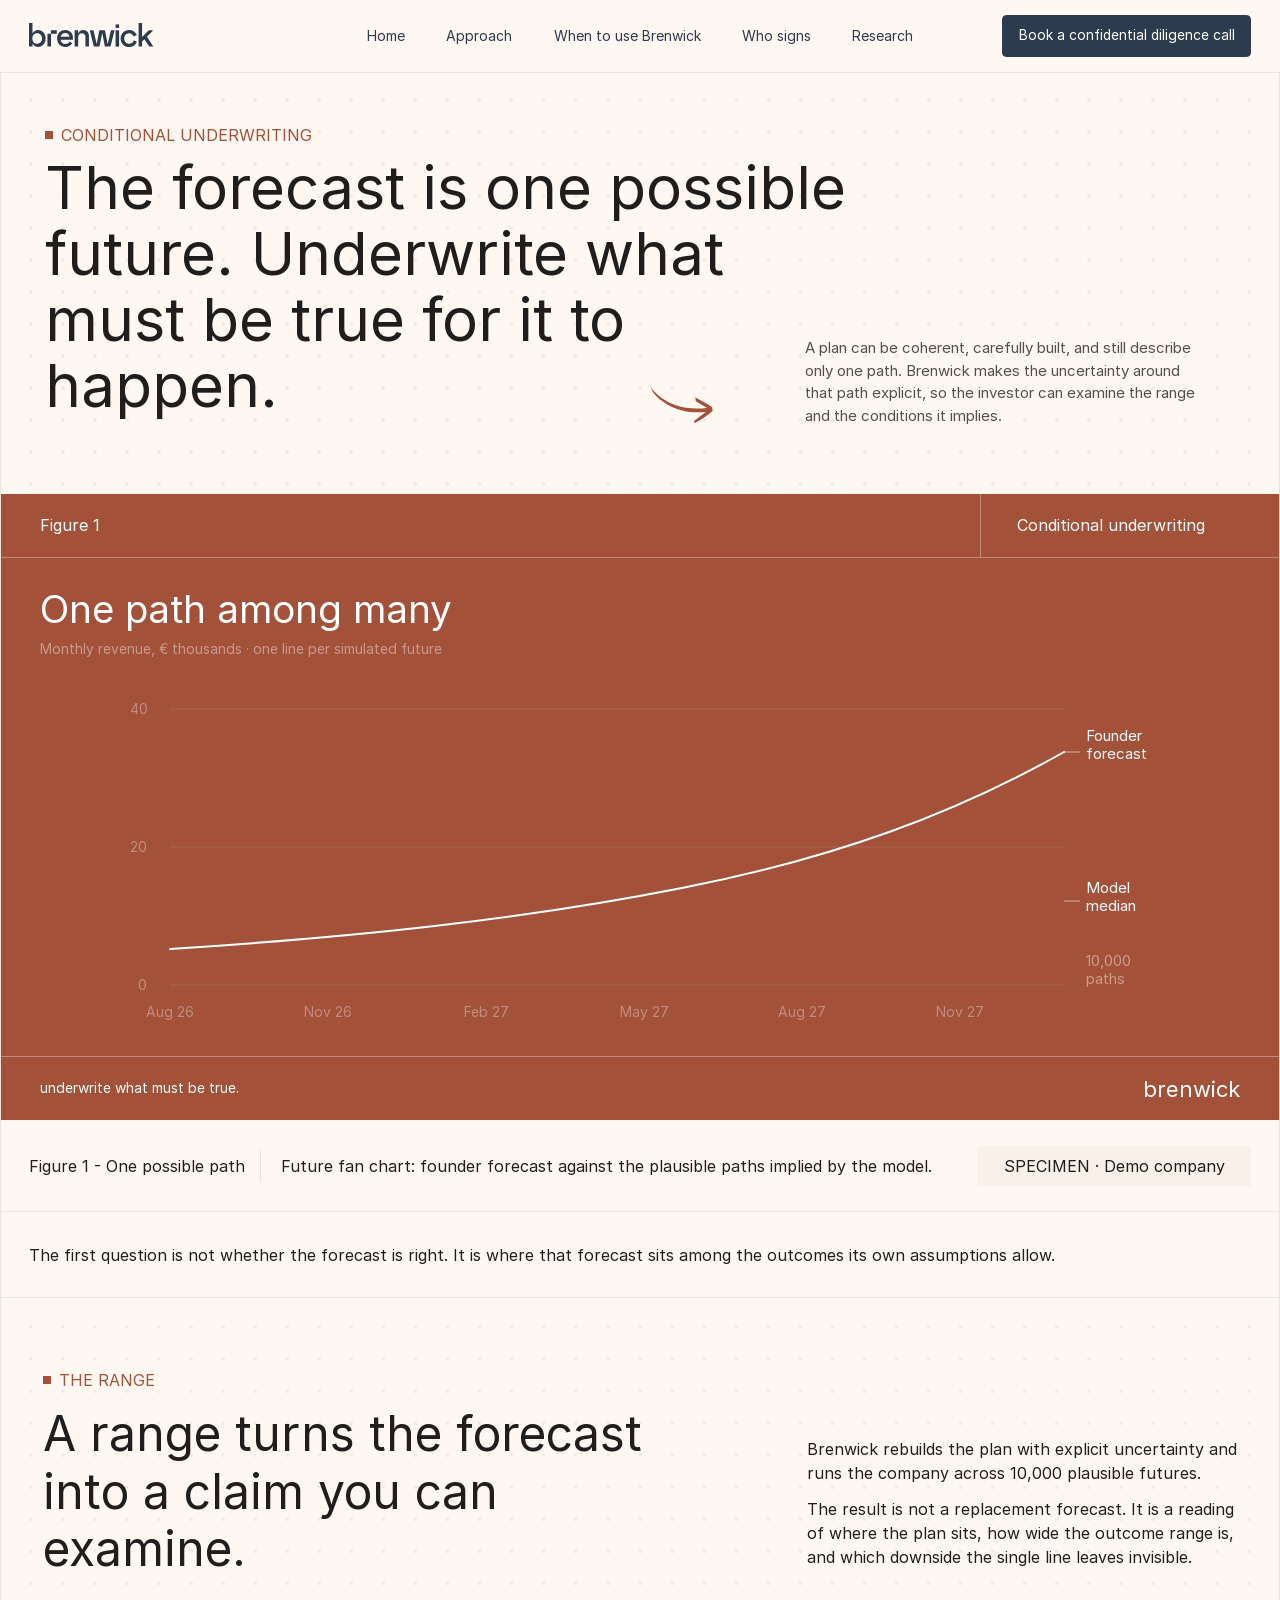
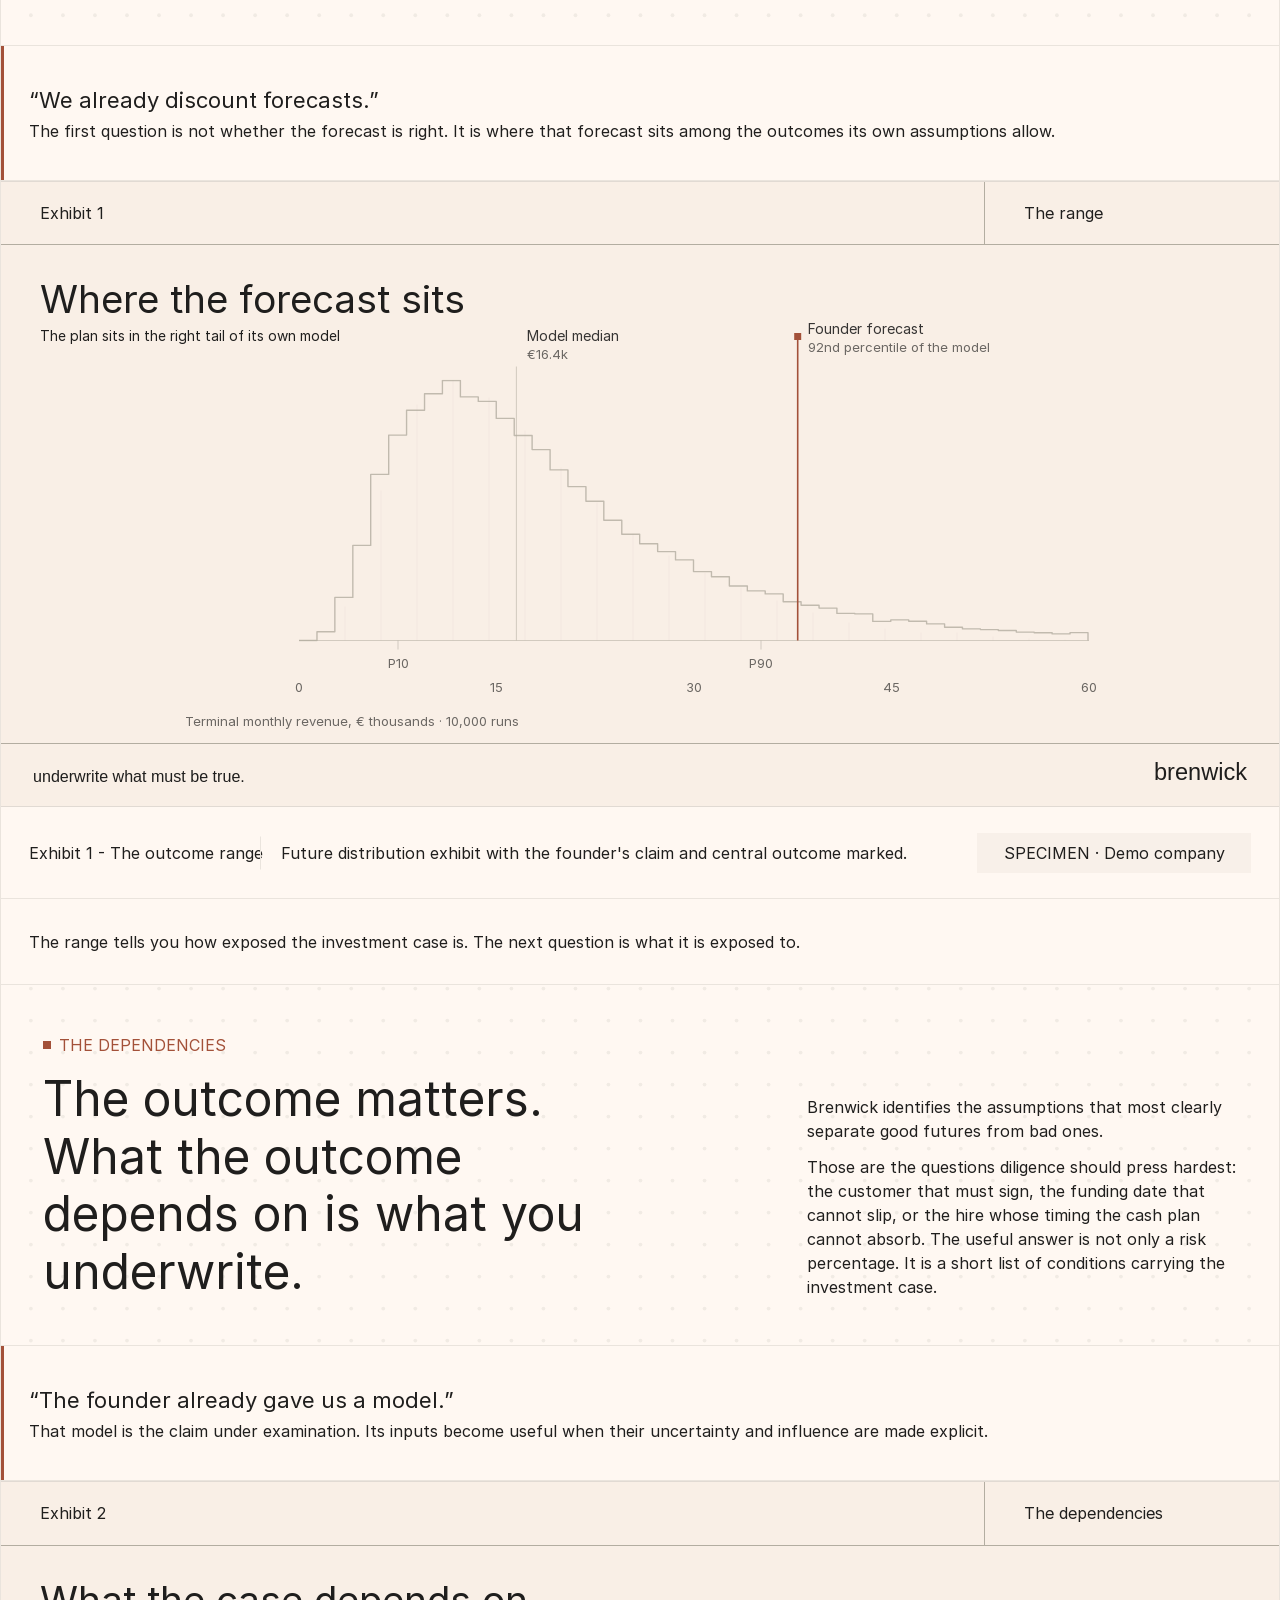
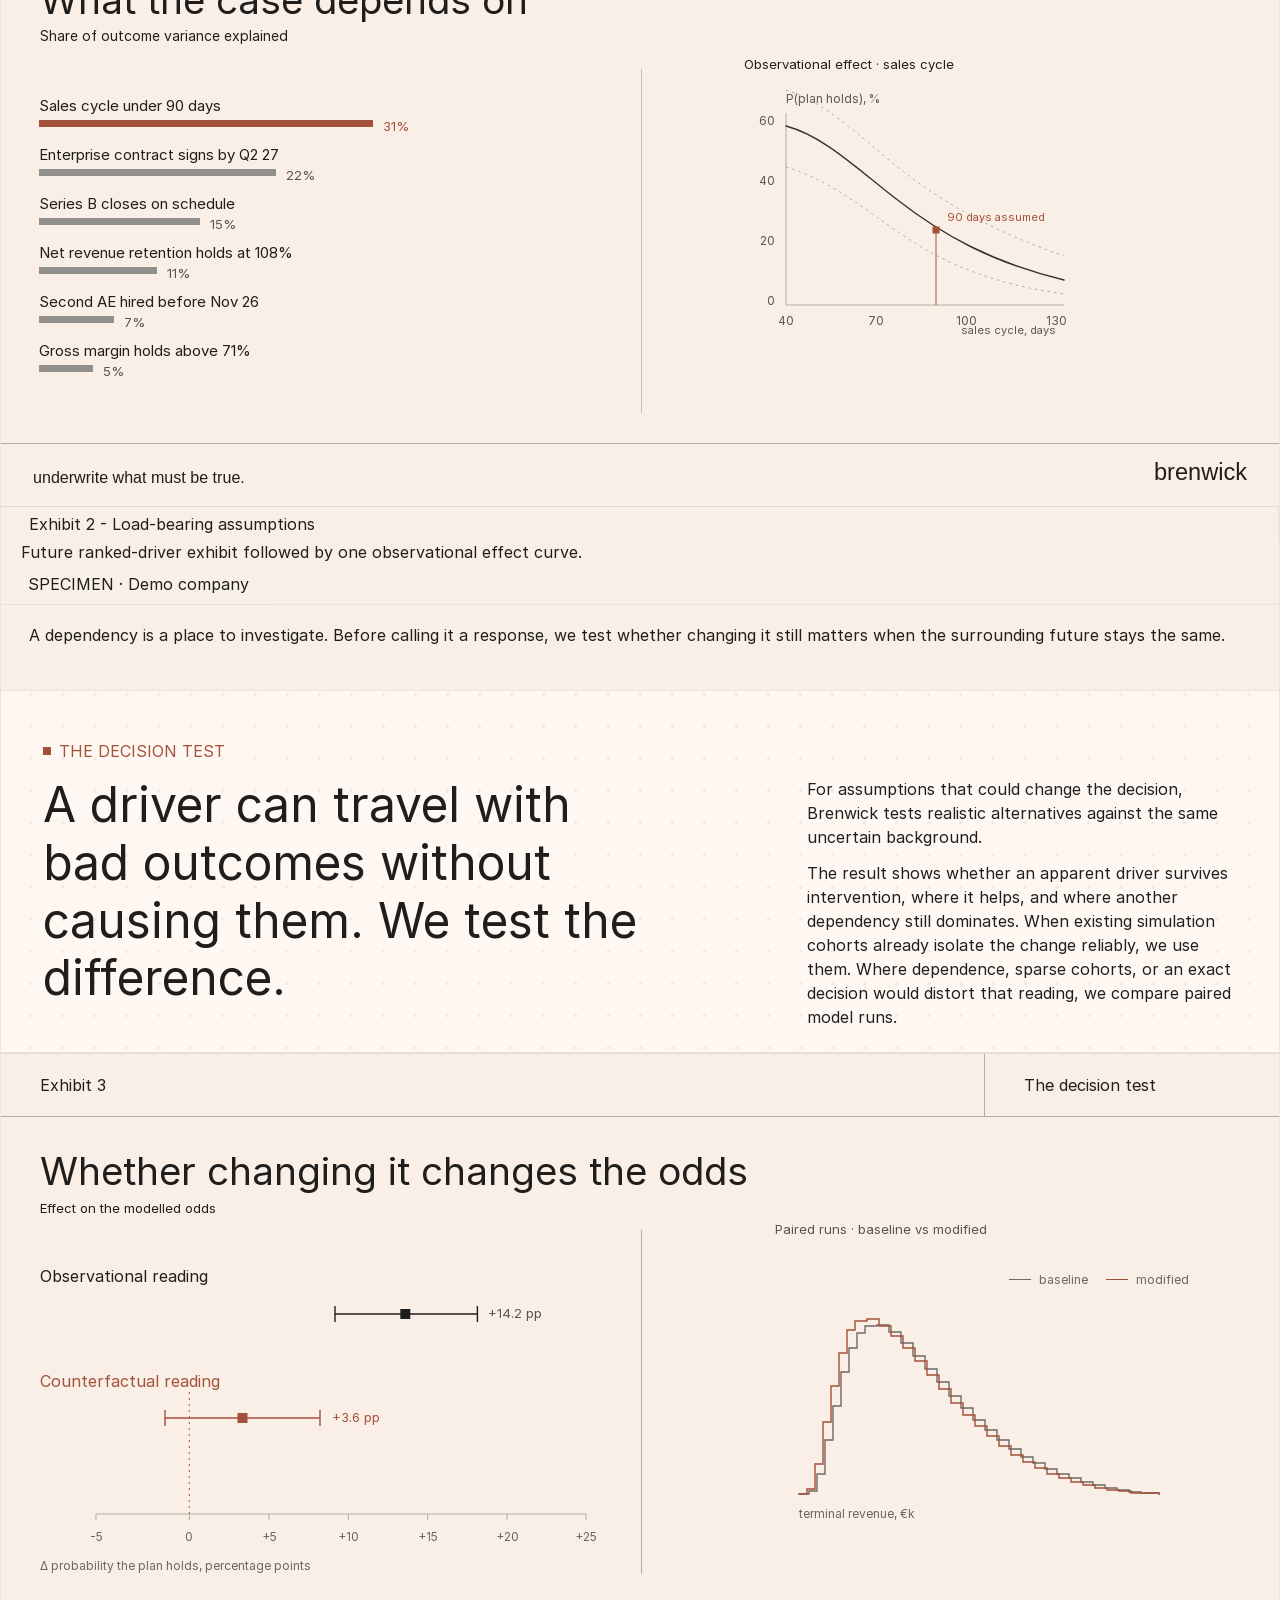
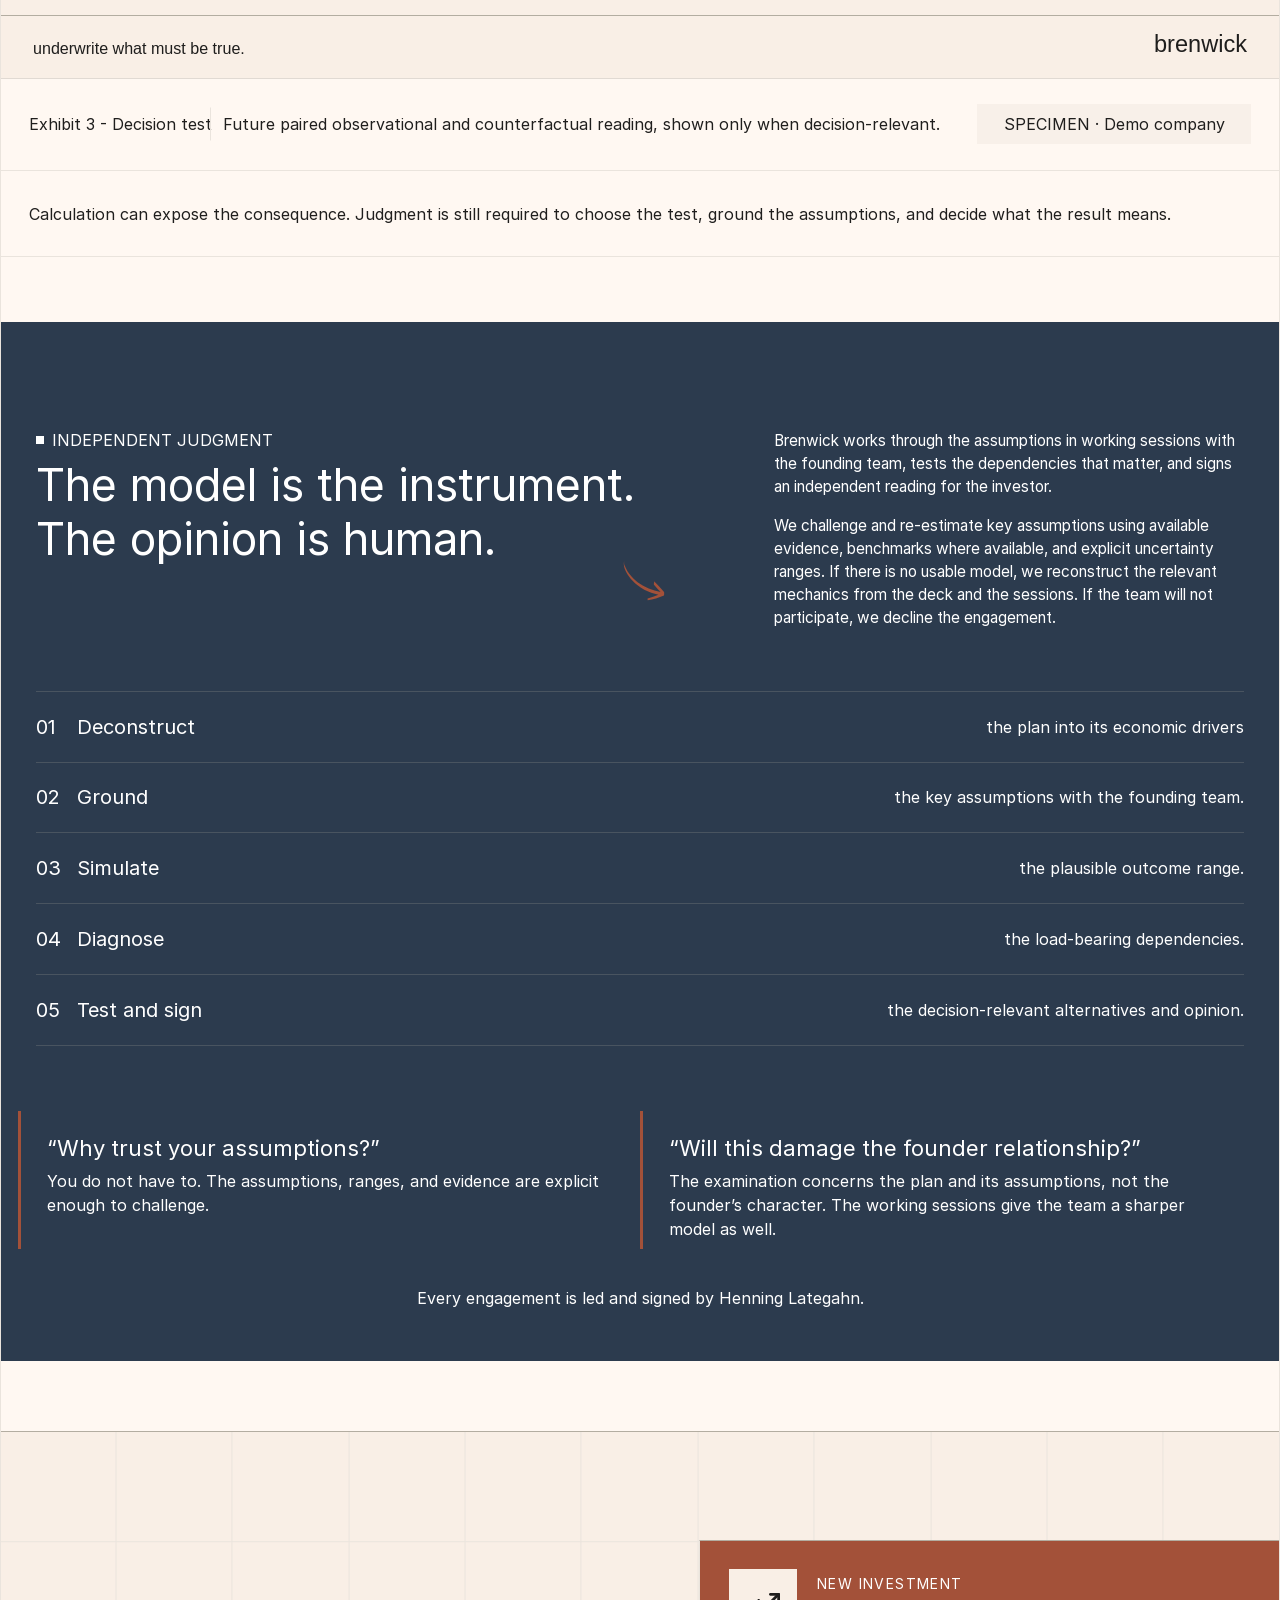
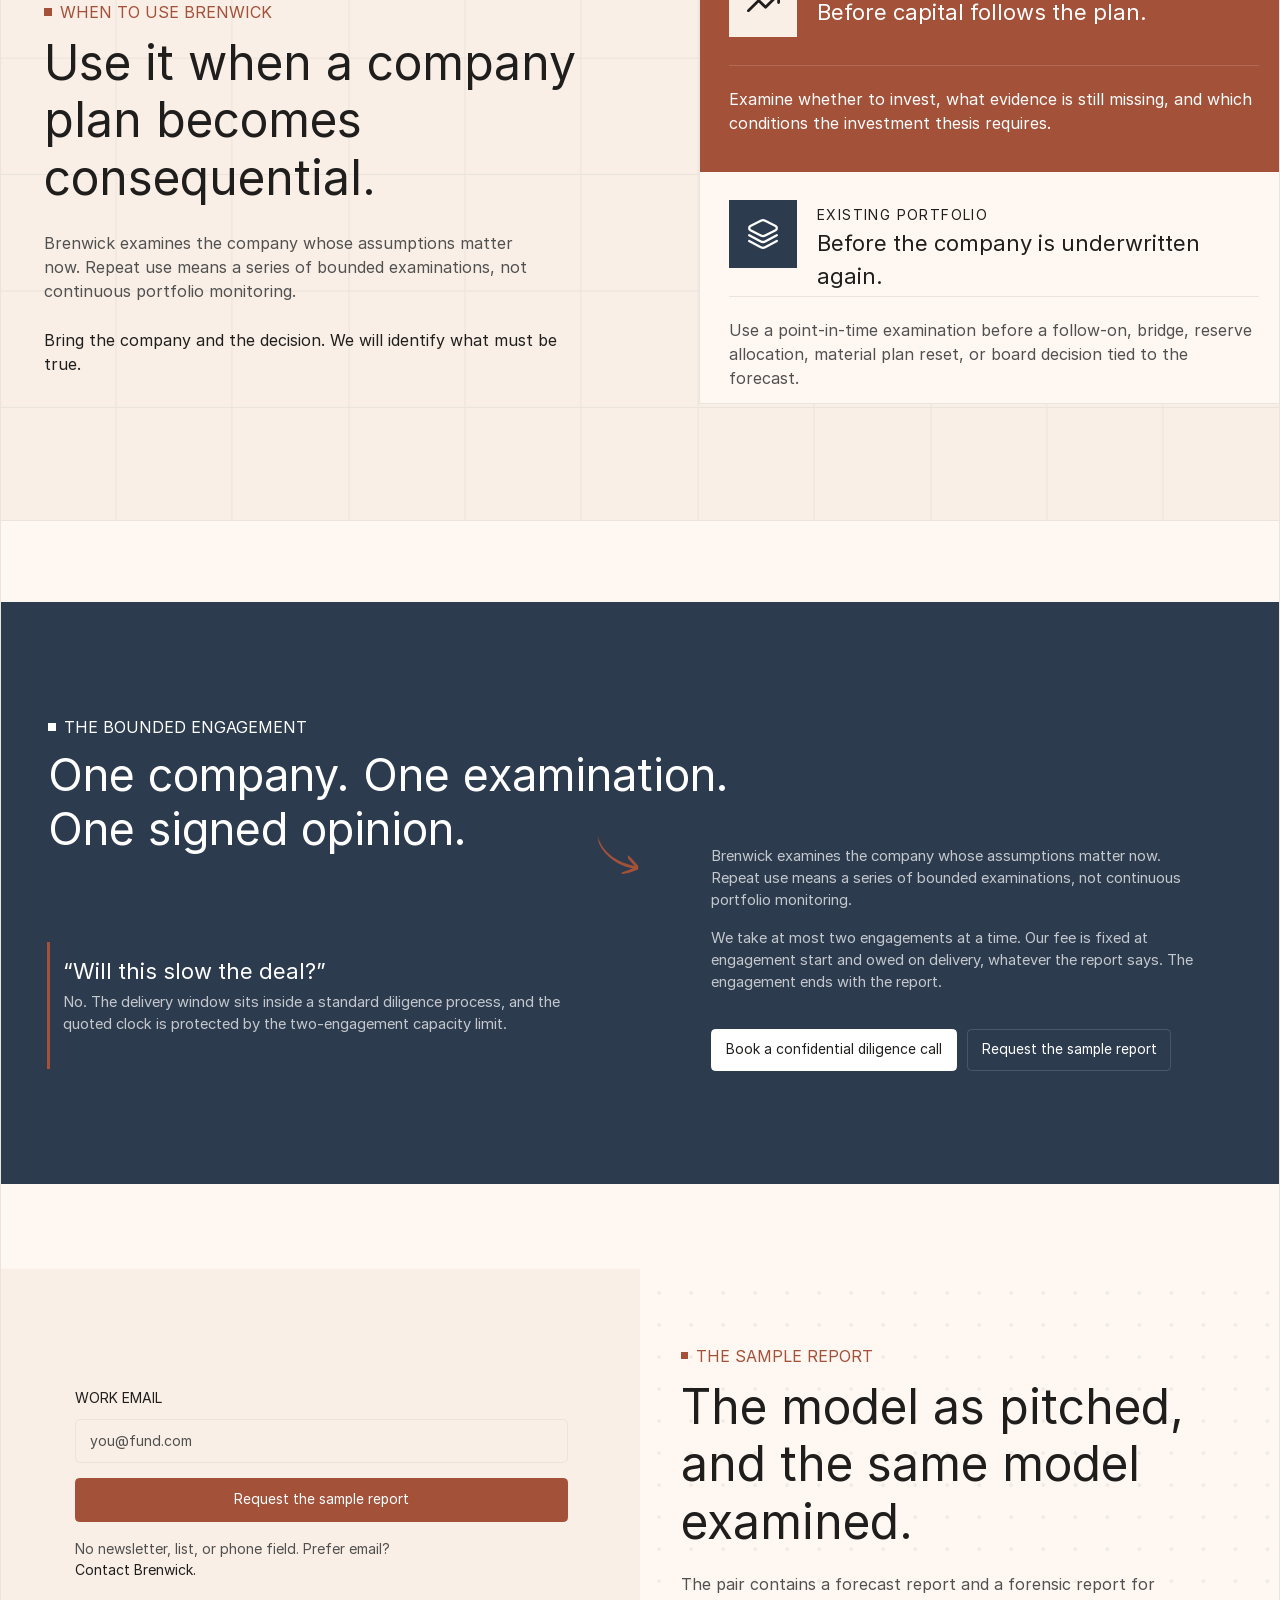
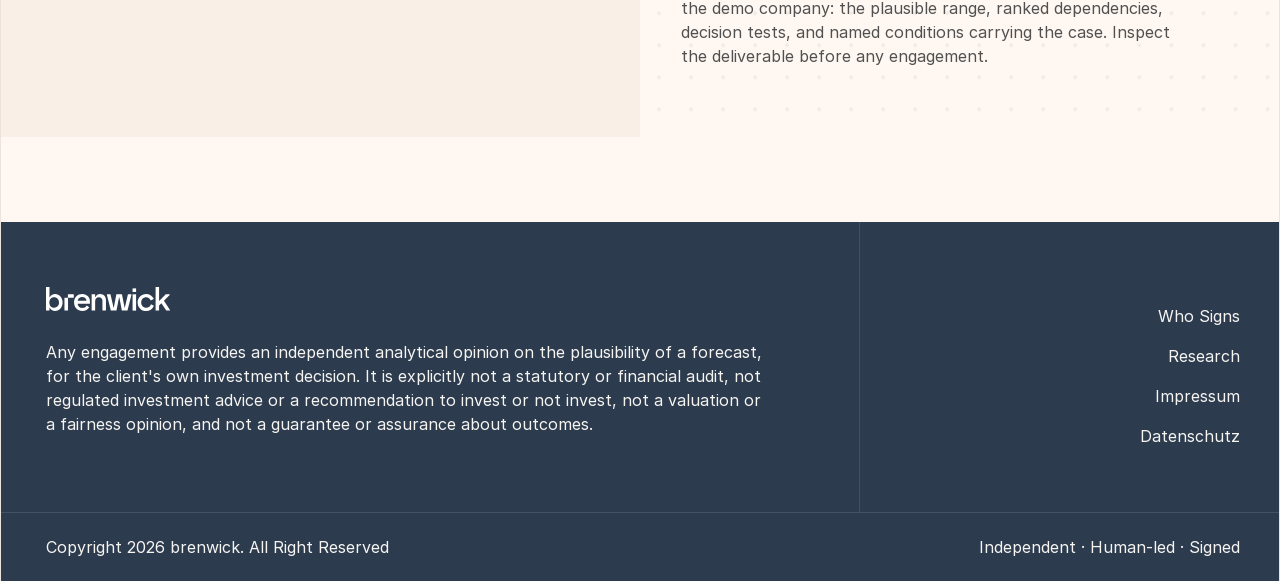
==== index.html @ f1bf11fb "first commit" ====
<!doctype html>
<html lang="en">

<head>
    <meta charset="UTF-8" />
    <meta name="viewport" content="width=device-width, initial-scale=1.0" />
    <meta name="description" content="Brenwick — confidential diligence and conditional underwriting." />
    <title>Brenwick</title>

    <link rel="stylesheet" href="css/style.css" />
</head>

<body>
    <header class="site-header">
        <div class="site-header__inner">
            <a class="site-header__logo" href="#home" aria-label="Brenwick home">
                <img src="assets/icons/brenwick-logo.svg" alt="Brenwick" width="124" height="25" />
            </a>

            <nav class="desktop-nav" aria-label="Primary navigation">
                <a class="desktop-nav__link" href="#home" aria-current="page">
                    Home
                </a>
                <a class="desktop-nav__link" href="article/">Approach</a>
                <a class="desktop-nav__link" href="#when-to-use-brenwick">
                    When to use Brenwick
                </a>
                <a class="desktop-nav__link" href="wh/">Who signs</a>
                <a class="desktop-nav__link" href="research/">Research</a>
            </nav>

            <a class="button button--header" href="#contact">
                Book a confidential diligence call
            </a>

            <button class="menu-toggle" type="button" aria-label="Open navigation menu" aria-controls="mobile-menu"
                aria-expanded="false">
                <span class="menu-toggle__line menu-toggle__line--top"></span>
                <span class="menu-toggle__line menu-toggle__line--bottom"></span>
            </button>
        </div>

        <div class="mobile-menu" id="mobile-menu" aria-hidden="true" inert>
            <div class="mobile-menu__pattern" aria-hidden="true"></div>

            <div class="mobile-menu__content">
                <nav class="mobile-nav" aria-label="Mobile navigation">
                    <a class="mobile-nav__link" href="#home" aria-current="page">
                        Home
                    </a>
                    <a class="mobile-nav__link" href="#approach">Approach</a>
                    <a class="mobile-nav__link" href="#when-to-use-brenwick">
                        When to use Brenwick
                    </a>
                    <a class="mobile-nav__link" href="#who-signs">Who signs</a>
                    <a class="mobile-nav__link" href="research/">Research</a>
                </nav>

                <a class="button button--mobile-menu" href="#contact">
                    Book a confidential diligence call
                </a>
            </div>
        </div>
    </header>

    <main id="home">
        <section class="hero" aria-labelledby="hero-title">
            <div class="hero__pattern" aria-hidden="true"></div>

            <div class="hero__content">
                <p class="hero__eyebrow">
                    <span class="hero__eyebrow-marker" aria-hidden="true"></span>
                    Conditional underwriting
                </p>

                <h1 class="hero__title" id="hero-title">
                    The forecast is<br class="mobile-line-break" />
                    one possible<br />
                    future.<br class="mobile-line-break" />
                    Underwrite what<br />
                    must be true for<br class="mobile-line-break" />
                    it to<br class="desktop-line-break" />
                    happen.
                </h1>

                <img class="hero__arrow" src="assets/icons/hero-arrow.svg" alt="" width="65" height="64"
                    aria-hidden="true" />

                <p class="hero__description">
                    A plan can be coherent, carefully built, and<br class="mobile-line-break" />
                    still describe<br class="desktop-line-break" />
                    only one path. Brenwick makes<br class="mobile-line-break" />
                    the uncertainty around<br class="desktop-line-break" />
                    that path explicit, so<br class="mobile-line-break" />
                    the investor can examine the range<br class="desktop-line-break" />
                    and the<br class="mobile-line-break" />
                    conditions it implies.
                </p>
            </div>
        </section>

        <section class="forecast-figure" id="approach" aria-labelledby="forecast-figure-title">
            <header class="forecast-figure__header">
                <p>Figure 1</p>
                <p>Conditional underwriting</p>
            </header>

            <div class="forecast-figure__body">
                <div class="forecast-figure__intro">
                    <h2 id="forecast-figure-title">
                        One path among many
                    </h2>
                    <p>
                        Monthly revenue, € thousands · one line per
                        simulated future
                    </p>
                </div>

                <div class="forecast-figure__legend" aria-hidden="true">
                    <span class="forecast-figure__legend-item">
                        <span class="forecast-figure__legend-line forecast-figure__legend-line--founder"></span>
                        Founder forecast
                    </span>
                    <span class="forecast-figure__legend-item text-color">
                        <span class="forecast-figure__legend-line forecast-figure__legend-line--median"></span>
                        Model median
                    </span>
                </div>

                <div class="forecast-figure__chart forecast-figure__chart--desktop">
                    <svg viewBox="0 0 1120 334" role="img"
                        aria-labelledby="desktop-chart-title desktop-chart-description">
                        <title id="desktop-chart-title">
                            Monthly revenue forecast paths
                        </title>
                        <desc id="desktop-chart-description">
                            Founder forecast compared with the median of
                            ten thousand simulated revenue paths from
                            August 2026 to November 2027.
                        </desc>

                        <g class="forecast-chart__grid">
                            <line x1="40" y1="2" x2="934" y2="2" />
                            <line x1="40" y1="140" x2="934" y2="140" />
                            <line x1="40" y1="278" x2="934" y2="278" />
                        </g>

                        <g class="forecast-chart__paths">
                            <path d="M40 242 C190 230 330 222 470 205 S760 168 934 135" />
                            <path d="M40 242 C190 235 330 229 470 220 S760 205 934 194" />
                            <path d="M40 242 C190 232 330 224 470 214 S760 190 934 170" />
                            <path d="M40 242 C190 238 330 232 470 225 S760 215 934 210" />
                            <path d="M40 242 C190 234 330 221 470 210 S760 186 934 160" />
                            <path d="M40 242 C190 239 330 234 470 229 S760 218 934 203" />
                            <path d="M40 242 C190 231 330 223 470 217 S760 198 934 181" />
                            <path d="M40 242 C190 236 330 228 470 219 S760 203 934 188" />
                            <path d="M40 242 C190 237 330 231 470 226 S760 212 934 198" />
                            <path d="M40 242 C190 233 330 224 470 211 S760 183 934 153" />
                        </g>

                        <path class="forecast-chart__median" d="M40 242 C220 235 380 224 530 211 S790 184 934 169" />
                        <path class="forecast-chart__founder"
                            d="M40 242 C225 230 390 213 552 181 C705 151 824 107 934 45" />

                        <g class="forecast-chart__ticks">
                            <text x="0" y="7">40</text>
                            <text x="0" y="145">20</text>
                            <text x="8" y="283">0</text>

                            <text x="40" y="310" text-anchor="middle">
                                Aug 26
                            </text>
                            <text x="198" y="310" text-anchor="middle">
                                Nov 26
                            </text>
                            <text x="356" y="310" text-anchor="middle">
                                Feb 27
                            </text>
                            <text x="514" y="310" text-anchor="middle">
                                May 27
                            </text>
                            <text x="672" y="310" text-anchor="middle">
                                Aug 27
                            </text>
                            <text x="830" y="310" text-anchor="middle">
                                Nov 27
                            </text>
                        </g>

                        <g class="forecast-chart__annotations">
                            <line x1="934" y1="45" x2="950" y2="45" />
                            <text x="956" y="34">Founder</text>
                            <text x="956" y="52">forecast</text>

                            <line x1="934" y1="194" x2="950" y2="194" />
                            <text x="956" y="186">Model</text>
                            <text x="956" y="204">median</text>

                            <text x="956" y="259">10,000</text>
                            <text x="956" y="277">paths</text>
                        </g>
                    </svg>
                </div>

                <div class="forecast-figure__chart forecast-figure__chart--mobile">
                    <svg viewBox="0 0 282 214" role="img" aria-labelledby="mobile-chart-title mobile-chart-description">
                        <title id="mobile-chart-title">
                            Monthly revenue forecast paths
                        </title>
                        <desc id="mobile-chart-description">
                            Founder forecast compared with simulated
                            revenue paths from August 2026 to January 2028.
                        </desc>

                        <g class="forecast-chart__grid" transform="scale(1 1.1)">
                            <line x1="22" y1="3" x2="281" y2="3" />
                            <line x1="22" y1="83" x2="281" y2="83" />
                            <line x1="22" y1="163" x2="281" y2="163" />
                        </g>

                        <image href="assets/images/forecast-paths-mobile.svg" x="22" y="31" width="260" height="139"
                            preserveAspectRatio="xMidYMid meet" aria-hidden="true" />

                        <g class="forecast-chart__ticks">
                            <text x="0" y="7">40</text>
                            <text x="0" y="95">20</text>
                            <text x="7" y="183">0</text>

                            <text x="22" y="202" text-anchor="middle">
                                Aug 26
                            </text>
                            <text x="108" y="202" text-anchor="middle">
                                Feb 27
                            </text>
                            <text x="195" y="202" text-anchor="middle">
                                Aug 27
                            </text>
                            <text x="281" y="202" text-anchor="end">
                                Jan 28
                            </text>
                        </g>
                    </svg>
                </div>
            </div>

            <footer class="forecast-figure__footer">
                <p>underwrite what must be true.</p>
                <p class="forecast-figure__brand">brenwick</p>
            </footer>
        </section>

        <section class="range-section" aria-labelledby="range-section-title">
            <header class="range-section__header">
                <p class="range-section__figure-label">
                    Figure 1 - One possible path
                </p>

                <p class="range-section__figure-description">
                    Future fan chart: founder forecast against the plausible paths implied by the model.
                </p>

                <p class="range-section__specimen">
                    SPECIMEN · Demo company
                </p>
            </header>

            <div class="mobile-horizontal-divider" aria-hidden="true"></div>
            <div class="range-section__question">
                <p>
                    The first question is not whether the forecast is right. It is where that forecast sits among the
                    outcomes its own assumptions allow.
                </p>
            </div>
            <div class="mobile-horizontal-divider" aria-hidden="true"></div>
            <div class="range-section__content">
                <div class="range-section__heading-group">
                    <p class="range-section__eyebrow">
                        <span aria-hidden="true"></span>
                        The range
                    </p>

                    <h2 id="range-section-title">
                        A range turns the forecast into a <br class="mobile-line-break"/> claim you can <br class="mobile-line-break"/> examine.
                    </h2>
                </div>

                <div class="range-section__copy">
                    <p>
                        Brenwick rebuilds the plan with explicit uncertainty and runs the company across 10,000
                        plausible futures.
                    </p>
                    <p>
                        The result is not a replacement forecast. It is a reading of where the plan sits, how wide the
                        outcome range is, and which downside the single line leaves invisible.
                    </p>
                </div>
            </div>
            <div class="mobile-horizontal-divider" aria-hidden="true"></div>
            <blockquote class="range-section__quote">
                <p>“We already discount forecasts.”</p>
                <footer>
                    The first question is not whether the forecast is right. It is where that forecast sits among the
                    outcomes its own assumptions allow.
                </footer>
            </blockquote>
            <div class="mobile-horizontal-divider" aria-hidden="true"></div>
        </section>

        <section class="range-exhibit" aria-labelledby="range-exhibit-title">
            <header class="range-exhibit__header">
                <p>Exhibit 1</p>
                <p>The range</p>
            </header>

            <div class="range-exhibit__body">
                <div class="range-exhibit__intro">
                    <h2 id="range-exhibit-title">Where the <br class="mobile-line-break" />forecast sits</h2>
                    <p class="mobile-line-break">Terminal revenue · 10,000 runs</p>
                    <p class="desktop-line-break">The plan sits in the right tail of its own model</p>
                </div>

                <div class="range-exhibit__chart range-exhibit__chart--desktop">

                    <svg viewBox="0 0 790 370" role="img" aria-labelledby="range-chart-title range-chart-description">
                        <title id="range-chart-title">
                            Terminal monthly revenue distribution
                        </title>
                        <desc id="range-chart-description">
                            The model median is 16.4 thousand euros. The founder
                            forecast sits at the 92nd percentile of the model.
                        </desc>

                        <g class="range-exhibit__model-label">
                            <text x="228" y="8">Model median</text>
                            <text x="228" y="26">€16.4k</text>
                        </g>

                        <g class="range-exhibit__founder-label">
                            <text x="509" y="1">Founder forecast</text>
                            <text x="509" y="19">92nd percentile of the model</text>
                        </g>

                        <g class="range-exhibit__histogram-bars" transform="translate(10 0)" aria-hidden="true">
                            <path d="M36 273.5V307.5
           M72 157.5V307.5
           M108 71.5V307.5
           M144 47.5V307.5
           M180 64.5V307.5
           M216 97.5V307.5
           M252 134.5V307.5
           M288 169.5V307.5
           M324 200.5V307.5
           M360 222.5V307.5
           M396 239.5V307.5
           M432 254.5V307.5
           M468 267.5V307.5
           M504 279.5V307.5
           M540 289.5V307.5
           M576 295.5V307.5
           M612 299.5V307.5
           M648 299.5V307.5
           M684 303.5V307.5
           M720 305.5V307.5
           M756 306.5V307.5" />
                        </g>
                        <g class="range-exhibit__distribution" aria-hidden="true">
                            <image class="range-exhibit__distribution-image range-exhibit__distribution-image--desktop"
                                href="assets/images/range-distribution-desktop.svg" x="0" y="46.8" width="790"
                                height="262" preserveAspectRatio="none" />

                        </g>
                        <line class="range-exhibit__baseline" x1="0" y1="307.5" x2="790" y2="307.5" />
                        <line class="range-exhibit__median-line" x1="217.4" y1="33.5" x2="217.4" y2="307.5" />

                        <line class="range-exhibit__axis-tick" x1="99" y1="307.5" x2="99" y2="316.5" />

                        <line class="range-exhibit__axis-tick" x1="462" y1="307.5" x2="462" y2="316.5" />
                        <g class="range-exhibit__founder-marker" aria-hidden="true">
                            <line x1="498.7" y1="3.5" x2="498.7" y2="307.5" />
                            <rect x="495.2" y="0" width="7" height="7" />
                        </g>

                        <g class="range-exhibit__percentiles">
                            <text x="99" y="335" text-anchor="middle">P10</text>
                            <text x="462" y="335" text-anchor="middle">P90</text>
                        </g>

                        <g class="range-exhibit__ticks">
                            <text x="0" y="359" text-anchor="middle">0</text>
                            <text x="197.5" y="359" text-anchor="middle">15</text>
                            <text x="395" y="359" text-anchor="middle">30</text>
                            <text x="592.5" y="359" text-anchor="middle">45</text>
                            <text x="790" y="359" text-anchor="middle">60</text>
                        </g>
                    </svg>
                </div>
                <div class="range-exhibit__chart range-exhibit__chart--mobile">
                    <svg viewBox="0 0 274 270" role="img" aria-labelledby="range-mobile-title range-mobile-description">
                        <title id="range-mobile-title">
                            Terminal monthly revenue distribution
                        </title>

                        <desc id="range-mobile-description">
                            The model median is 16.4 thousand euros. The founder forecast
                            sits at the 92nd percentile of the model.
                        </desc>

                        <g class="range-exhibit__model-label">
                            <text x="75" y="12" text-anchor="end">Model median</text>
                            <text x="75" y="27" text-anchor="end">€16.4k</text>
                        </g>

                        <g class="range-exhibit__founder-label">
                            <text x="177" y="12">Founder forecast</text>
                            <text x="177" y="27">92nd pct of the model</text>
                        </g>

                        <image href="assets/images/range-distribution-mobile.svg" x="0" y="49" width="274" height="186"
                            preserveAspectRatio="none" />

                        <line class="range-exhibit__baseline" x1="0" y1="235" x2="274" y2="235" />

                        <line class="range-exhibit__median-line" x1="75" y1="13" x2="75" y2="235" />

                        <g class="range-exhibit__founder-marker" aria-hidden="true">
                            <line x1="171" y1="1" x2="171" y2="235" />
                            <rect x="168" y="0" width="6" height="6" />
                        </g>

                        <g class="range-exhibit__ticks">
                            <text x="0" y="254" text-anchor="start">0</text>
                            <text x="91.3" y="254" text-anchor="middle">20</text>
                            <text x="182.6" y="254" text-anchor="middle">40</text>
                            <text x="274" y="254" text-anchor="end">60</text>
                        </g>
                    </svg>
                </div>
                <p class="range-exhibit__axis-caption">
                    Terminal monthly revenue, € thousands · 10,000 runs
                </p>
            </div>

            <footer class="site-closing">
                <p class="site-closing__statement">
                    underwrite what must be true.
                </p>

                <p class="site-closing__brand">
                    brenwick
                </p>
            </footer>
        </section>
        <section class="range-section" aria-labelledby="range-section-title">
            <header class="range-section__header">
                <p class="range-section__figure-label">
                    Exhibit 1 - The outcome range
                </p>

                <p class="range-section__figure-description">
                    Future distribution exhibit with the founder's claim and central outcome marked.
                </p>

                <p class="range-section__specimen">
                    SPECIMEN · Demo company
                </p>
            </header>

            <div class="range-section__question">
                <p>
                    The range tells you how exposed the investment case is. The next question is what it is exposed to.
                </p>
            </div>

            <div class="range-section__content">
                <div class="range-section__heading-group">
                    <p class="range-section__eyebrow">
                        <span aria-hidden="true"></span>
                        The dependencies
                    </p>

                    <h2 id="range-section-title">
                        The outcome matters. What the outcome depends on is what you underwrite.
                    </h2>
                </div>

                <div class="range-section__copy">
                    <p>
                        Brenwick identifies the assumptions that most clearly separate good futures from bad ones.
                    </p>
                    <p>
                        Those are the questions diligence should press hardest: the customer that must sign, the funding
                        date that cannot slip, or the hire whose timing the cash plan cannot absorb. The useful answer
                        is not only a risk percentage. It is a short list of conditions carrying the investment case.
                    </p>
                </div>
            </div>

            <blockquote class="range-section__quote">
                <p>“The founder already gave us <br class="mobile-line-break" /> a model.”</p>
                <footer class="footer">
                    That model is the claim under examination. Its inputs become useful when their uncertainty and
                    influence are made explicit.
                </footer>
            </blockquote>
        </section>
        <section class="range-exhibit dependencies-exhibit" aria-labelledby="dependencies-exhibit-title">
            <header class="range-exhibit__header">
                <p>Exhibit 2</p>
                <p>The dependencies</p>
            </header>

            <div class="range-exhibit__body">
                <div class="range-exhibit__intro">
                    <h2 id="dependencies-exhibit-title">What the case depends on</h2>
                    <p>Share of outcome variance explained</p>
                </div>

                <div class="dependencies-exhibit__content">
                    <ol class="dependencies-exhibit__ranking" aria-label="Share of outcome variance explained">
                        <li class="dependencies-exhibit__item--31">
                            <span class="dependencies-exhibit__factor">
                                Sales cycle under 90 days
                            </span>
                            <span class="dependencies-exhibit__bar-line">
                                <span class="dependencies-exhibit__bar"></span>
                                <span class="dependencies-exhibit__value">31%</span>
                            </span>
                        </li>

                        <li class="dependencies-exhibit__item--22">
                            <span class="dependencies-exhibit__factor">
                                Enterprise contract signs by Q2 27
                            </span>
                            <span class="dependencies-exhibit__bar-line">
                                <span class="dependencies-exhibit__bar"></span>
                                <span class="dependencies-exhibit__value">22%</span>
                            </span>
                        </li>

                        <li class="dependencies-exhibit__item--15">
                            <span class="dependencies-exhibit__factor">
                                Series B closes on schedule
                            </span>
                            <span class="dependencies-exhibit__bar-line">
                                <span class="dependencies-exhibit__bar"></span>
                                <span class="dependencies-exhibit__value">15%</span>
                            </span>
                        </li>

                        <li class="dependencies-exhibit__item--11">
                            <span class="dependencies-exhibit__factor">
                                Net revenue retention holds at 108%
                            </span>
                            <span class="dependencies-exhibit__bar-line">
                                <span class="dependencies-exhibit__bar"></span>
                                <span class="dependencies-exhibit__value">11%</span>
                            </span>
                        </li>

                        <li class="dependencies-exhibit__item--7">
                            <span class="dependencies-exhibit__factor">
                                Second AE hired before Nov 26
                            </span>
                            <span class="dependencies-exhibit__bar-line">
                                <span class="dependencies-exhibit__bar"></span>
                                <span class="dependencies-exhibit__value">7%</span>
                            </span>
                        </li>

                        <li class="dependencies-exhibit__item--5">
                            <span class="dependencies-exhibit__factor">
                                Gross margin holds above 71%
                            </span>
                            <span class="dependencies-exhibit__bar-line">
                                <span class="dependencies-exhibit__bar"></span>
                                <span class="dependencies-exhibit__value">5%</span>
                            </span>
                        </li>
                    </ol>

                    <figure class="dependencies-exhibit__effect">
                        <figcaption>Observational effect · sales cycle</figcaption>

                        <svg viewBox="0 0 330 245" role="img"
                            aria-labelledby="dependencies-effect-title dependencies-effect-desc">
                            <title id="dependencies-effect-title">
                                Probability the plan holds by sales-cycle length
                            </title>
                            <desc id="dependencies-effect-desc">
                                The probability falls as the sales cycle increases. At
                                the assumed 90-day sales cycle, the probability is about
                                28 percent.
                            </desc>

                            <g class="dependencies-exhibit__axis-labels">
                                <text x="42" y="13">P(plan holds), %</text>

                                <text x="31" y="35" text-anchor="end">60</text>
                                <text x="31" y="95" text-anchor="end">40</text>
                                <text x="31" y="155" text-anchor="end">20</text>
                                <text x="31" y="215" text-anchor="end">0</text>

                                <text x="42" y="235" text-anchor="middle">40</text>
                                <text x="132" y="235" text-anchor="middle">70</text>
                                <text x="222" y="235" text-anchor="middle">100</text>
                                <text x="312" y="235" text-anchor="middle">130</text>

                                <text x="312" y="244" text-anchor="end">
                                    sales cycle, days
                                </text>
                            </g>

                            <g class="dependencies-exhibit__axes" aria-hidden="true">
                                <line x1="42" y1="23" x2="42" y2="215" />
                                <line x1="42" y1="215" x2="320" y2="215" />
                            </g>

                            <g class="dependencies-exhibit__confidence" aria-hidden="true">
                                <path d="M42 0 C82 13 112 43 151 75 C198 113 253 143 320 166" />
                                <path d="M42 77 C88 91 121 120 163 148 C208 178 257 195 320 204" />
                            </g>

                            <path class="dependencies-exhibit__curve" aria-hidden="true"
                                d="M42 36 C79 46 110 76 151 108 C198 145 249 173 320 190" />

                            <g class="dependencies-exhibit__assumption" aria-hidden="true">
                                <line x1="192" y1="140" x2="192" y2="215" />
                                <rect x="188.5" y="136.5" width="7" height="7" />
                                <text x="203" y="131">90 days assumed</text>
                            </g>
                        </svg>
                    </figure>
                </div>
            </div>

            <footer class="site-closing">
                <p class="site-closing__statement">
                    underwrite what must be true.
                </p>

                <p class="site-closing__brand">
                    brenwick
                </p>
            </footer>
        </section>
        <section class="range-section" aria-labelledby="range-section-title">
            <header class="range-section__header bg-change only-desktop">
                <p class="range-section__figure-label">
                    Exhibit 2 - Load-bearing assumptions
                </p>

                <p class="range-section__figure-description">
                    Future ranked-driver exhibit followed by one observational effect curve.
                </p>

                <p class="range-section__specimen">
                    SPECIMEN · Demo company
                </p>
            </header>

            <div class="range-section__question bg-change only-desktop">
                <p>
                    A dependency is a place to investigate. Before calling it a response, we test whether changing it
                    still matters when the surrounding future stays the same.
                </p>
            </div>

            <div class="range-section__content">
                <div class="range-section__heading-group">
                    <p class="range-section__eyebrow">
                        <span aria-hidden="true"></span>
                        The decision test
                    </p>

                    <h2 id="range-section-title">
                        A driver can travel with bad outcomes without causing them. We test the difference.
                    </h2>
                </div>

                <div class="range-section__copy">
                    <p>
                        For assumptions that could change the decision, Brenwick tests realistic alternatives against
                        the same uncertain background.
                    </p>
                    <p>
                        The result shows whether an apparent driver survives intervention, where it helps, and where
                        another dependency still dominates. When existing simulation cohorts already isolate the change
                        reliably, we use them. Where dependence, sparse cohorts, or an exact decision would distort that
                        reading, we compare paired model runs.

                    </p>
                </div>
            </div>
        </section>
        <section class="range-exhibit decision-exhibit" aria-labelledby="decision-exhibit-title">
            <header class="range-exhibit__header">
                <p>Exhibit 3</p>
                <p>The decision test</p>
            </header>

            <div class="range-exhibit__body">
                <div class="range-exhibit__intro">
                    <h2 id="decision-exhibit-title">
                        Whether changing it changes the odds
                    </h2>
                    <p class="only-desktop">Effect on the modelled odds</p>
                </div>

                <div class="decision-exhibit__content">
                    <div class="decision-exhibit__readings">
                        <svg class="decision-exhibit__readings-chart decision-exhibit__readings-chart--desktop"
                            viewBox="0 0 550 344" role="img"
                            aria-labelledby="decision-readings-title decision-readings-description">
                            <title id="decision-readings-title">
                                Observational and counterfactual readings
                            </title>
                            <desc id="decision-readings-description">
                                The observational reading changes the probability by
                                14.2 percentage points. The counterfactual reading
                                changes it by 3.6 percentage points.
                            </desc>

                            <text class="decision-exhibit__reading-label" x="0" y="52">
                                Observational reading
                            </text>

                            <g class="decision-exhibit__interval decision-exhibit__interval--observational"
                                aria-hidden="true">
                                <line x1="295" y1="84" x2="437.4" y2="84" />
                                <line x1="295" y1="76" x2="295" y2="92" />
                                <line x1="437.4" y1="76" x2="437.4" y2="92" />
                                <rect x="360.3" y="79" width="10" height="10" />
                            </g>
                            <text class="decision-exhibit__effect-value" x="448" y="88">
                                +14.2 pp
                            </text>

                            <text
                                class="decision-exhibit__reading-label decision-exhibit__reading-label--counterfactual"
                                x="0" y="157">
                                Counterfactual reading
                            </text>

                            <line class="decision-exhibit__zero-guide" x1="149.3" y1="162" x2="149.3" y2="284"
                                aria-hidden="true" />

                            <g class="decision-exhibit__interval decision-exhibit__interval--counterfactual"
                                aria-hidden="true">
                                <line x1="125" y1="188" x2="280" y2="188" />
                                <line x1="125" y1="180" x2="125" y2="196" />
                                <line x1="280" y1="180" x2="280" y2="196" />
                                <rect x="197.5" y="183" width="10" height="10" />
                            </g>
                            <text class="decision-exhibit__effect-value decision-exhibit__effect-value--counterfactual"
                                x="292" y="192">
                                +3.6 pp
                            </text>

                            <g class="decision-exhibit__axis" aria-hidden="true">
                                <line x1="56" y1="284" x2="546" y2="284" />
                                <line x1="56" y1="284" x2="56" y2="290" />
                                <line x1="149.3" y1="284" x2="149.3" y2="290" />
                                <line x1="229" y1="284" x2="229" y2="290" />
                                <line x1="308.3" y1="284" x2="308.3" y2="290" />
                                <line x1="387.7" y1="284" x2="387.7" y2="290" />
                                <line x1="467" y1="284" x2="467" y2="290" />
                                <line x1="546" y1="284" x2="546" y2="290" />
                            </g>

                            <g class="decision-exhibit__axis-labels">
                                <text x="56" y="311" text-anchor="middle">-5</text>
                                <text x="149.3" y="311" text-anchor="middle">0</text>
                                <text x="229" y="311" text-anchor="middle">+5</text>
                                <text x="308.3" y="311" text-anchor="middle">+10</text>
                                <text x="387.7" y="311" text-anchor="middle">+15</text>
                                <text x="467" y="311" text-anchor="middle">+20</text>
                                <text x="546" y="311" text-anchor="middle">+25</text>
                            </g>

                            <text class="decision-exhibit__axis-caption" x="0" y="340">
                                Δ probability the plan holds, percentage points
                            </text>
                        </svg>

                        <svg class="decision-exhibit__readings-chart decision-exhibit__readings-chart--mobile"
                            viewBox="0 0 246 130" role="img"
                            aria-label="Observational effect plus 14.2 percentage points; counterfactual effect plus 3.6 percentage points">
                            <text class="decision-exhibit__reading-label" x="0" y="10">
                                Observational reading
                            </text>

                            <g class="decision-exhibit__interval decision-exhibit__interval--observational"
                                aria-hidden="true">
                                <line x1="101" y1="27" x2="161" y2="27" />
                                <line x1="101" y1="23" x2="101" y2="31" />
                                <line x1="161" y1="23" x2="161" y2="31" />
                                <rect x="128" y="24" width="6" height="6" />
                            </g>
                            <text class="decision-exhibit__effect-value" x="168" y="30">
                                +14.2 pp
                            </text>

                            <text
                                class="decision-exhibit__reading-label decision-exhibit__reading-label--counterfactual"
                                x="0" y="49">
                                Counterfactual reading
                            </text>

                            <line class="decision-exhibit__zero-guide" x1="40" y1="52" x2="40" y2="101"
                                aria-hidden="true" />

                            <g class="decision-exhibit__interval decision-exhibit__interval--counterfactual"
                                aria-hidden="true">
                                <line x1="31" y1="66" x2="101" y2="66" />
                                <line x1="31" y1="62" x2="31" y2="70" />
                                <line x1="101" y1="62" x2="101" y2="70" />
                                <rect x="61" y="63" width="6" height="6" />
                            </g>
                            <text class="decision-exhibit__effect-value decision-exhibit__effect-value--counterfactual"
                                x="109" y="69">
                                +3.6 pp
                            </text>

                            <g class="decision-exhibit__axis" aria-hidden="true">
                                <line x1="5" y1="101" x2="206" y2="101" />
                                <line x1="5" y1="101" x2="5" y2="104" />
                                <line x1="40" y1="101" x2="40" y2="104" />
                                <line x1="107" y1="101" x2="107" y2="104" />
                                <line x1="174" y1="101" x2="174" y2="104" />
                            </g>

                            <g class="decision-exhibit__axis-labels">
                                <text x="5" y="114" text-anchor="middle">-5</text>
                                <text x="40" y="114" text-anchor="middle">0</text>
                                <text x="107" y="114" text-anchor="middle">+10</text>
                                <text x="174" y="114" text-anchor="middle">+20</text>
                            </g>

                            <text class="decision-exhibit__axis-caption" x="0" y="128">
                                Δ probability the plan holds, pts
                            </text>
                        </svg>
                    </div>

                    <figure class="decision-exhibit__paired-runs">
                        <div class="decision-exhibit__paired-runs-header">
                            <figcaption>Paired runs · baseline vs modified</figcaption>

                            <div class="decision-exhibit__legend" aria-hidden="true">
                                <span class="decision-exhibit__legend-item">
                                    <span
                                        class="decision-exhibit__legend-line decision-exhibit__legend-line--baseline"></span>
                                    baseline
                                </span>
                                <span class="decision-exhibit__legend-item">
                                    <span
                                        class="decision-exhibit__legend-line decision-exhibit__legend-line--modified"></span>
                                    modified
                                </span>
                            </div>
                        </div>

                        <svg class="decision-exhibit__paired-chart" viewBox="0 0 360 206" role="img"
                            aria-labelledby="paired-runs-title paired-runs-description">
                            <title id="paired-runs-title">
                                Terminal revenue for baseline and modified paired runs
                            </title>
                            <desc id="paired-runs-description">
                                Two closely aligned stepped distributions compare the
                                baseline case with the modified case.
                            </desc>

                            <path class="decision-exhibit__paired-line decision-exhibit__paired-line--baseline"
                                d="M0 180 H10 V177 H18 V160 H26 V126 H34 V92 H42 V58 H50 V34 H58 V19 H66 V12 H78 V11 H90 V18 H102 V29 H114 V42 H126 V55 H138 V68 H150 V82 H162 V94 H174 V106 H186 V116 H198 V126 H210 V135 H222 V143 H234 V149 H246 V155 H258 V160 H270 V164 H282 V168 H294 V171 H306 V174 H318 V176 H330 V178 H342 V179 H360 V180" />
                            <path class="decision-exhibit__paired-line decision-exhibit__paired-line--modified"
                                d="M0 180 H8 V175 H16 V150 H24 V108 H32 V72 H40 V39 H48 V16 H56 V7 H68 V5 H80 V12 H92 V22 H104 V34 H116 V47 H128 V61 H140 V75 H152 V89 H164 V101 H176 V112 H188 V122 H200 V132 H212 V141 H224 V148 H236 V154 H248 V160 H260 V164 H272 V168 H284 V171 H296 V174 H308 V176 H320 V177 H332 V179 H344 V179 H360 V180" />

                            <text class="decision-exhibit__paired-axis-caption" x="0" y="204">
                                terminal revenue, €k
                            </text>
                        </svg>
                    </figure>
                </div>
            </div>
            <footer class="site-closing">
                <p class="site-closing__statement">
                    underwrite what must be true.
                </p>

                <p class="site-closing__brand">
                    brenwick
                </p>
            </footer>
        </section>
        <section class="range-section" aria-labelledby="range-section-title">
            <header class="range-section__headertow">
                <p class="range-section__figure-label">
                    Exhibit 3 - Decision test
                </p>

                <p class="range-section__figure-descriptiontow">
                    Future paired observational and counterfactual reading, shown only when decision-relevant.
                </p>

                <p class="range-section__specimen">
                    SPECIMEN · Demo company
                </p>
            </header>

            <div class="range-section__question">
                <p>
                    Calculation can expose the consequence. Judgment is still required to choose the test, ground the
                    assumptions, and decide what the result means.
                </p>
            </div>
        </section>

        <section class="judgment-section" aria-labelledby="independent-judgment-title">
            <div class="judgment-section__intro">
                <div class="judgment-section__heading">
                    <p class="judgment-section__eyebrow">
                        <span aria-hidden="true"></span>
                        Independent judgment
                    </p>

                    <h2 id="independent-judgment-title">
                        <span class="judgment-section__title-accessible">
                            The model is the instrument. The opinion is human.
                        </span>
                        <span class="judgment-section__title judgment-section__title--desktop" aria-hidden="true">
                            The model is the instrument.<br />
                            The opinion is human.
                        </span>
                        <span class="judgment-section__title judgment-section__title--mobile" aria-hidden="true">
                            The model is the<br />
                            instrument. The<br />
                            opinion is human.
                        </span>
                    </h2>
                </div>

                <img class="judgment-section__arrow" src="assets/icons/hero-arrow.svg" alt="" width="52" height="50"
                    aria-hidden="true" />
                <div class="judgment-section__copy">
                    <p>
                        Brenwick works through the assumptions in working sessions
                        with the founding team, tests the dependencies that matter,
                        and signs an independent reading for the investor.
                    </p>

                    <p>
                        We challenge and re-estimate key assumptions using available
                        evidence, benchmarks where available, and explicit uncertainty
                        ranges. If there is no usable model, we reconstruct the
                        relevant mechanics from the deck and the sessions. If the team
                        will not participate, we decline the engagement.
                    </p>
                </div>
            </div>

            <ol class="judgment-section__steps">
                <li class="judgment-section__step">
                    <span class="judgment-section__number" aria-hidden="true">01</span>
                    <h3>Deconstruct</h3>
                    <p>the plan into its economic drivers</p>
                </li>

                <li class="judgment-section__step">
                    <span class="judgment-section__number" aria-hidden="true">02</span>
                    <h3>Ground</h3>
                    <p>the key assumptions with the founding team.</p>
                </li>

                <li class="judgment-section__step">
                    <span class="judgment-section__number" aria-hidden="true">03</span>
                    <h3>Simulate</h3>
                    <p>the plausible outcome range.</p>
                </li>

                <li class="judgment-section__step">
                    <span class="judgment-section__number" aria-hidden="true">04</span>
                    <h3>Diagnose</h3>
                    <p>the load-bearing dependencies.</p>
                </li>

                <li class="judgment-section__step">
                    <span class="judgment-section__number" aria-hidden="true">05</span>
                    <h3>Test and sign</h3>
                    <p>the decision-relevant alternatives and opinion.</p>
                </li>
            </ol>

            <div class="judgment-section__questions">
                <article class="judgment-section__question">
                    <h3>“Why trust your assumptions?”</h3>
                    <p>
                        You do not have to. The assumptions, ranges, and evidence are
                        explicit enough to challenge.
                    </p>
                </article>

                <article class="judgment-section__question">
                    <h3>“Will this damage the founder relationship?”</h3>
                    <p>
                        The examination concerns the plan and its assumptions, not the
                        founder’s character. The working sessions give the team a
                        sharper model as well.
                    </p>
                </article>
            </div>

            <p class="judgment-section__signature">
                Every engagement is led and signed by&nbsp;Henning Lategahn.
            </p>
        </section>

        <section class="use-cases-section" id="when-to-use-brenwick" aria-labelledby="when-to-use-brenwick-title">
            <div class="use-cases-section__inner">
                <div class="use-cases-section__introduction">
                    <p class="use-cases-section__eyebrow">
                        <span aria-hidden="true"></span>
                        When to use Brenwick
                    </p>

                    <h2 id="when-to-use-brenwick-title">
                        <span class="use-cases-section__title use-cases-section__title--desktop">
                            Use it when a company<br />
                            plan becomes<br />
                            consequential.
                        </span>
                        <span class="use-cases-section__title use-cases-section__title--mobile">
                            Use it when a<br />
                            company plan<br />
                            becomes<br />
                            consequential.
                        </span>
                    </h2>

                    <p class="use-cases-section__description">
                        Brenwick examines the company whose assumptions matter now.
                        Repeat use means a series of bounded examinations, not
                        continuous portfolio monitoring.
                    </p>

                    <p class="use-cases-section__prompt">
                        Bring the company and the decision. We will identify what must
                        be true.
                    </p>
                </div>

                <div class="use-cases-section__cases">
                    <article class="use-case use-case--new-investment">
                        <div class="use-case__header">
                            <span class="use-case__icon use-case__icon--light" aria-hidden="true">
                                <img src="assets/icons/new-investment.svg" alt="" width="33" height="33" />
                            </span>

                            <div class="use-case__heading">
                                <p class="use-case__label">New investment</p>
                                <h3>Before capital follows the plan.</h3>
                            </div>
                        </div>

                        <p class="use-case__description">
                            Examine whether to invest, what evidence is still missing,
                            and which conditions the investment thesis requires.
                        </p>
                    </article>

                    <article class="use-case use-case--existing-portfolio">
                        <div class="use-case__header">
                            <span class="use-case__icon use-case__icon--navy" aria-hidden="true">
                                <img src="assets/icons/existing-portfolio.svg" alt="" width="30" height="30" />
                            </span>

                            <div class="use-case__heading">
                                <p class="use-case__label">Existing portfolio</p>
                                <h3>Before the company is underwritten again.</h3>
                            </div>
                        </div>

                        <p class="use-case__description">
                            Use a point-in-time examination before a follow-on, bridge,
                            reserve allocation, material plan reset, or board decision
                            tied to the forecast.
                        </p>
                    </article>
                </div>
            </div>
        </section>
        <section class="bounded-engagement" id="bounded-engagement" aria-labelledby="bounded-engagement-title">
            <div class="bounded-engagement__heading">
                <p class="bounded-engagement__eyebrow">
                    <span aria-hidden="true"></span>
                    The bounded engagement
                </p>

                <h2 id="bounded-engagement-title">
                    <span class="bounded-engagement__title-accessible">
                        One company. One examination. One signed opinion.
                    </span>
                    <span class="bounded-engagement__title bounded-engagement__title--desktop" aria-hidden="true">
                        One company. One examination.<br />
                        One signed opinion.
                    </span>
                    <span class="bounded-engagement__title bounded-engagement__title--mobile" aria-hidden="true">
                        One company. One<br />
                        examination. One<br />
                        signed opinion.
                    </span>
                </h2>
            </div>

            <svg class="bounded-engagement__arrow" width="65" height="64" viewBox="0 0 65 64" fill="none"
                xmlns="http://www.w3.org/2000/svg" aria-hidden="true" focusable="false">
                <path
                    d="M0.992959 17.9574C1.2385 19.6993 3.92905 22.0386 5.08052 23.2713C7.19193 25.4776 9.46559 27.5238 11.9669 29.2817C16.1672 32.3083 20.8566 34.5327 25.7105 36.2749C35.8375 39.73 46.6317 39.9672 57.2096 38.8815C53.5501 36.8577 49.859 34.737 46.2648 32.5847C45.3026 31.9334 45.7129 28.5848 44.9422 28.1926C50.5622 30.9714 56.0831 34.1041 61.4418 37.3967C61.8271 37.5927 63.0235 41.5972 62.7643 41.7888C57.2205 46.487 51.5145 51.3453 44.6322 53.9071C44.6322 53.9071 43.936 52.0975 44.0013 51.9691C47.9541 48.9677 52.0353 46.0316 55.7312 42.8994C42.8952 44.2914 29.4375 42.4564 18.1073 35.9636C11.0135 31.9498 1.29909 24.8237 0.265177 16.0509C0.267445 15.7286 0.93214 17.4413 0.992959 17.9574Z"
                    fill="#A35139" />
            </svg>

            <div class="bounded-engagement__copy">
                <p>
                    Brenwick examines the company whose assumptions matter now. Repeat
                    use means a series of bounded examinations, not continuous
                    portfolio monitoring.
                </p>

                <p>
                    We take at most two engagements at a time. Our fee is fixed at
                    engagement start and owed on delivery, whatever the report says.
                    The engagement ends with the report.
                </p>
            </div>

            <blockquote class="bounded-engagement__question">
                <p class="bounded-engagement__question-title">
                    “Will this slow the deal?”
                </p>
                <p class="bounded-engagement__question-answer">
                    No. The delivery window sits inside a standard diligence process,
                    and the quoted clock is protected by the two-engagement capacity
                    limit.
                </p>
            </blockquote>

            <div class="bounded-engagement__actions">
                <a class="bounded-engagement__button bounded-engagement__button--primary" href="#contact">
                    Book a confidential diligence call
                </a>
                <a class="bounded-engagement__button bounded-engagement__button--secondary" href="#sample-report">
                    Request the sample report
                </a>
            </div>
        </section>
        <section class="sample-report" id="sample-report" aria-labelledby="sample-report-title">
            <div class="sample-report__introduction">
                <p class="sample-report__eyebrow">
                    <span aria-hidden="true"></span>
                    The sample report
                </p>

                <h2 id="sample-report-title">
                    <span class="sample-report__title-accessible">
                        The model as pitched, and the same model examined.
                    </span>
                    <span class="sample-report__title--desktop" aria-hidden="true">
                        The model as pitched,<br />
                        and the same model<br />
                        examined.
                    </span>
                    <span class="sample-report__title--mobile" aria-hidden="true">
                        The model as<br />
                        pitched, and the<br />
                        same model<br />
                        examined.
                    </span>
                </h2>

                <p class="sample-report__description">
                    The pair contains a forecast report and a forensic report for the
                    demo company: the plausible range, ranked dependencies, decision
                    tests, and named conditions carrying the case. Inspect the
                    deliverable before any engagement.
                </p>
            </div>

            <div class="sample-report__request">
                <form class="sample-report__form" action="#" method="post">
                    <label class="sample-report__label" for="sample-report-email">
                        Work email
                    </label>

                    <input class="sample-report__input" id="sample-report-email" name="email" type="email"
                        placeholder="you@fund.com" autocomplete="email" required />

                    <button class="sample-report__button" type="submit">
                        Request the sample report
                    </button>

                    <p class="sample-report__privacy">
                        No newsletter, list, or phone field. Prefer email?<br class="sample-report__privacy-break" />
                        <a href="#contact">Contact Brenwick.</a>
                    </p>
                </form>
            </div>
        </section>

        <footer class="brenwick-footer" aria-label="Site footer">
            <div class="brenwick-footer__main">
                <div class="brenwick-footer__brand">
                    <a class="brenwick-footer__logo" href="#home" aria-label="Brenwick home">
                        <img src="assets/icons/brenwick-logo.svg" alt="Brenwick" width="124" height="25" />
                    </a>

                    <p class="brenwick-footer__disclaimer">
                        Any engagement provides an independent analytical opinion on
                        the plausibility of a forecast,<br class="brenwick-footer__desktop-break" />
                        for the client's own investment decision. It is explicitly not
                        a statutory or financial audit, not<br class="brenwick-footer__desktop-break" />
                        regulated investment advice or a recommendation to invest or
                        not invest, not a valuation or<br class="brenwick-footer__desktop-break" />
                        a fairness opinion, and not a guarantee or assurance about
                        outcomes.
                    </p>
                </div>

                <nav class="brenwick-footer__navigation" aria-label="Footer navigation">
                    <a href="#who-signs">Who Signs</a>
                    <a href="research/">Research</a>
                    <a href="#impressum">Impressum</a>
                    <a href="#datenschutz">Datenschutz</a>
                </nav>
            </div>

            <div class="brenwick-footer__bottom">
                <p class="brenwick-footer__copyright">
                    Copyright 2026 brenwick. All Right<span class="brenwick-footer__mobile-break"><br /></span>
                    Reserved
                </p>

                <p class="brenwick-footer__signature">
                    Independent · Human-led · Signed
                </p>
            </div>
        </footer>
    </main>

    <script src="js/main.js"></script>
</body>

</html>
---- css/style.css ----
@font-face {
    font-family: "Inter";
    src: url("../assets/fonts/Inter-Regular.woff2") format("woff2");
    font-style: normal;
    font-weight: 400;
    font-display: swap;
}

:root {
    --color-background: #fff8f2;
    --color-border: #eae4dd;
    --color-heading: #1f1e1d;
    --color-navy: #2c3b4e;
    --color-rust: #a35139;
    --color-text: #505050;
    --color-white: #ffffff;
    --font-primary: "Inter", "Helvetica Neue", Arial, sans-serif;
    --font-secondary: "Inter", "Helvetica Neue", Arial, sans-serif;
    --header-height: 73px;
    --content-max-width: 1222px;
    --transition-duration: 220ms;
}

*,
*::before,
*::after {
    box-sizing: border-box;
}

html {
    min-width: 320px;
    scroll-behavior: smooth;
}

body {
    min-width: 320px;
    margin: 0;
    overflow-x: hidden;
    background-color: var(--color-background);
    color: var(--color-navy);
    font-family: var(--font-primary);
    -webkit-font-smoothing: antialiased;
    text-rendering: optimizeLegibility;
}

body.is-menu-open {
    overflow: hidden;
}

a {
    color: inherit;
    text-decoration: none;
}

button,
a {
    -webkit-tap-highlight-color: transparent;
}

.site-header {
    position: relative;
    z-index: 100;
    min-height: var(--header-height);
    border-bottom: 1.19px solid var(--color-border);
    background-color: var(--color-background);
}

.site-header__inner {
    position: relative;
    display: flex;
    width: min(calc(100% - 48px), var(--content-max-width));
    min-height: calc(var(--header-height) - 1.19px);
    margin-inline: auto;
    align-items: center;
    justify-content: space-between;
}

.site-header__logo {
    display: inline-flex;
    flex: 0 0 auto;
    align-items: center;
}

.site-header__logo img {
    display: block;
    width: 124px;
    height: auto;
}

.desktop-nav {
    position: absolute;
    left: 50%;
    display: flex;
    width: 546px;
    align-items: center;
    justify-content: space-between;
    transform: translateX(-50%);
}

.desktop-nav__link,
.mobile-nav__link {
    font-size: 14px;
    font-weight: 500;
    letter-spacing: 0;
    line-height: 1;
    white-space: nowrap;
}

.desktop-nav__link {
    transition: opacity var(--transition-duration) ease;
}

.desktop-nav__link:hover {
    opacity: 0.62;
}

.button {
    display: inline-flex;
    min-height: 42.506px;
    align-items: center;
    justify-content: center;
    padding: 8.67px 13.88px;
    border: 1px solid var(--color-navy);
    border-radius: 4.34px;
    background-color: var(--color-navy);
    color: var(--color-white);
    font-size: 13.88px;
    font-weight: 500;
    letter-spacing: 0;
    line-height: 1;
    text-align: center;
    transition:
        background-color var(--transition-duration) ease,
        color var(--transition-duration) ease;
}

.button:hover {
    background-color: transparent;
    color: var(--color-navy);
}

.button--header {
    width: 248.759px;
    flex: 0 0 auto;
}

.menu-toggle,
.mobile-menu {
    display: none;
}

.hero {
    position: relative;
    width: min(calc(100% - 160px), 1280px);
    min-height: 421px;
    margin-inline: auto;
    overflow: hidden;
    border-right: 1px solid var(--color-border);
    border-left: 1px solid var(--color-border);
}

.hero__pattern {
    position: absolute;
    inset: 0;
    background-image: url("../assets/icons/dots-pattern.svg");
    background-position: top center;
    background-repeat: repeat-y;
    background-size: 1222px 421px;
    pointer-events: none;
    top: 25px;
}

.hero__content {
    position: relative;
    z-index: 1;
    min-height: 421px;
    padding: 50px 44px 46px;
}

.hero__eyebrow,
.hero__title,
.hero__description {
    margin: 0;
    font-weight: 500;
    letter-spacing: 0;
}

.hero__eyebrow {
    display: flex;
    align-items: center;
    gap: 8px;
    color: var(--color-rust);
    font-size: 16px;
    line-height: 1.5;
    text-transform: uppercase;
}

.hero__eyebrow-marker {
    width: 8px;
    height: 8px;
    flex: 0 0 auto;
    background-color: currentColor;
}

.hero__title {
    max-width: 810px;
    margin-top: 7px;
    color: var(--color-heading);
    font-size: 60px;
    line-height: 1.1;
}

.hero__arrow {
    position: absolute;
    top: 296px;
    left: 50.75%;
    display: block;
    width: 65px;
    height: 64px;
    pointer-events: none;
}

.hero__description {
    position: absolute;
    top: 264px;
    right: 44px;
    width: 430px;
    color: var(--color-text);
    font-size: 15px;
    line-height: 1.5;
}

.mobile-line-break {
    display: none;
}

.forecast-figure {
    display: grid;
    width: min(calc(100% - 160px), 1280px);
    min-height: 626px;
    grid-template-rows: 64px minmax(0, 1fr) 64px;
    margin-inline: auto;
    overflow: hidden;
    background-color: var(--color-rust);
    color: var(--color-white);
}

.forecast-figure p,
.forecast-figure h2 {
    margin: 0;
}

.forecast-figure__header,
.forecast-figure__footer {
    display: grid;
    align-items: center;
    border-color: rgb(255 255 255 / 32%);
}

.forecast-figure__header {
    grid-template-columns: minmax(0, 1fr) 300px;
    border-bottom: 1px solid rgb(255 255 255 / 32%);
}

.forecast-figure__header p {
    display: flex;
    height: 100%;
    align-items: center;
    padding-inline: 40px;
    font-size: 16.08px;
    letter-spacing: 0;
    line-height: 1;
}

.forecast-figure__header p:first-child {
    font-family: var(--font-secondary);
    font-weight: 400;
}

.forecast-figure__header p:last-child {
    padding-inline: 36px;
    border-left: 1px solid rgb(255 255 255 / 32%);
    font-family: var(--font-primary);
    font-weight: 500;
}

.forecast-figure__body {
    position: relative;
    min-height: 498px;
}

.forecast-figure__intro {
    position: absolute;
    z-index: 2;
    top: 32px;
    left: 40px;
}

.forecast-figure__intro h2 {
    font-family: var(--font-primary);
    font-size: 38.59px;
    font-weight: 500;
    letter-spacing: 0;
    line-height: 1;
}

.forecast-figure__intro p {
    margin-top: 14px;
    color: rgb(255 255 255 / 42%);
    font-family: var(--font-secondary);
    font-size: 13.93px;
    font-weight: 400;
    letter-spacing: 0;
    line-height: 1;
}

.forecast-figure__legend {
    display: none;
}

.forecast-figure__chart {
    position: absolute;
}

.forecast-figure__chart svg {
    display: block;
    width: 100%;
    height: auto;
    overflow: visible;
}

.forecast-figure__chart--desktop {
    top: 149px;
    right: 30px;
    left: 130px;
}

.forecast-figure__chart--mobile {
    display: none;
}

.forecast-chart__grid line {
    stroke: rgb(255 255 255 / 13%);
    stroke-width: 1;
    vector-effect: non-scaling-stroke;
}

.forecast-chart__paths {
    fill: none;
    stroke: rgb(255 255 255 / 9%);
    stroke-width: 1;
}

.forecast-chart__paths path,
.forecast-chart__median,
.forecast-chart__founder {
    fill: none;
    vector-effect: non-scaling-stroke;
}

.forecast-chart__median {
    stroke: rgb(255 255 255 / 30%);
    stroke-width: 1;
}

.forecast-chart__founder {
    stroke: var(--color-white);
    stroke-linecap: round;
    stroke-width: 2;
}

.forecast-chart__ticks {
    fill: rgb(255 255 255 / 35%);
    font-family: var(--font-secondary);
    font-size: 13.93px;
    font-weight: 400;
    letter-spacing: 0;
}

.forecast-chart__annotations {
    fill: var(--color-white);
    font-family: var(--font-primary);
    font-size: 15.01px;
    font-weight: 500;
    letter-spacing: 0;
}

.forecast-chart__annotations line {
    stroke: rgb(255 255 255 / 55%);
    stroke-width: 1;
    vector-effect: non-scaling-stroke;
}

.forecast-chart__annotations text:nth-of-type(n + 5) {
    fill: rgb(255 255 255 / 43%);
}

.forecast-figure__footer {
    grid-template-columns: 1fr auto;
    padding-inline: 40px;
    border-top: 1px solid rgb(255 255 255 / 32%);
}

.forecast-figure__footer>p:first-child {
    font-family: var(--font-secondary);
    font-size: 13.93px;
    font-weight: 400;
    line-height: 1;
}


.forecast-figure__brand {
    font-family: var(--font-primary);
    font-size: 22px;
    font-weight: 500;
    line-height: 1;
}

.mobile-line-break {
    display: none;
}

.desktop-nav__link:focus-visible,
.mobile-nav__link:focus-visible,
.button:focus-visible,
.menu-toggle:focus-visible,
.site-header__logo:focus-visible {
    outline: 2px solid var(--color-navy);
    outline-offset: 4px;
}

@media (max-width: 1100px) {
    :root {
        --header-height: 52px;
    }

    .site-header__inner {
        width: calc(100% - 32px);
    }

    .site-header__logo img {
        width: 100px;
    }

    .desktop-nav,
    .button--header {
        display: none;
    }

    .menu-toggle {
        position: relative;
        display: inline-flex;
        width: 24px;
        height: 24px;
        flex: 0 0 auto;
        align-items: center;
        justify-content: center;
        padding: 0;
        border: 0;
        background: transparent;
        color: var(--color-navy);
        cursor: pointer;
    }

    .menu-toggle__line {
        position: absolute;
        right: 1px;
        display: block;
        height: 1.6px;
        border-radius: 999px;
        background-color: currentColor;
        transform-origin: center;
        transition:
            top var(--transition-duration) ease,
            width var(--transition-duration) ease,
            transform var(--transition-duration) ease;
    }

    .menu-toggle__line--top {
        top: 7px;
        width: 22px;
    }

    .menu-toggle__line--bottom {
        top: 14px;
        width: 16px;
    }

    .site-header.is-menu-open .menu-toggle__line {
        top: 11px;
        width: 20px;
    }

    .site-header.is-menu-open .menu-toggle__line--top {
        transform: rotate(45deg);
    }

    .site-header.is-menu-open .menu-toggle__line--bottom {
        transform: rotate(-45deg);
    }

    .mobile-menu {
        position: fixed;
        z-index: -1;
        top: var(--header-height);
        right: 0;
        bottom: 0;
        left: 0;
        display: block;
        overflow: hidden;
        background-color: var(--color-background);
        opacity: 0;
        pointer-events: none;
        transform: translateY(-8px);
        visibility: hidden;
        transition:
            opacity var(--transition-duration) ease,
            transform var(--transition-duration) ease,
            visibility 0s linear var(--transition-duration);
    }

    .site-header.is-menu-open .mobile-menu {
        opacity: 1;
        pointer-events: auto;
        transform: translateY(0);
        visibility: visible;
        transition-delay: 0s;
    }

    .mobile-line-break {
        display: inline;
    }

    .desktop-line-break {
        display: none;
    }

    .mobile-menu__pattern {
        position: absolute;
        top: 71px;
        right: clamp(20px, 6.667vw, 32px);
        bottom: 0;
        left: clamp(20px, 6.667vw, 32px);
        background-image: url("../assets/icons/dots-pattern.svg");
        background-position: top left;
        background-repeat: repeat-y;
        background-size: 1222px 421px;
        pointer-events: none;
    }

    .mobile-menu__content {
        position: relative;
        z-index: 1;
        display: flex;
        height: 100%;
        flex-direction: column;
        align-items: center;
        padding-top: clamp(72px, 17.188dvh, 110px);
    }

    .mobile-nav {
        display: flex;
        width: min(39.467vw, 148px);
        height: min(44.531dvh, 285px);
        min-height: 238px;
        flex-direction: column;
        align-items: center;
        justify-content: space-between;
    }

    .mobile-nav__link {
        display: inline-flex;
        justify-content: center;
        text-align: center;
        transition: opacity var(--transition-duration) ease;
    }

    .mobile-nav__link:hover {
        opacity: 0.62;
    }

    .button--mobile-menu {
        width: min(calc(100% - 50px), 248.759px);
        margin-top: clamp(38px, 11.563dvh, 74px);
    }

    .hero {
        width: calc(100% - 32px);
        min-height: 674px;
    }

    .hero__pattern {
        background-position: 9px -30px;
    }

    .hero__content {
        min-height: 674px;
        padding: 28px 16px 42px;
    }

    .hero__eyebrow {
        gap: 8px;
    }

    .hero__title {
        max-width: none;
        margin-top: 7px;
        font-size: 36px;
        line-height: 1.2;
    }

    .hero__arrow {
        top: 290px;
        right: 65px;
        left: auto;
        width: 42px;
        height: 42px;
        transform: rotate(-40deg) scaleX(-1);
        transform-origin: center;
    }

    .hero__description {
        position: static;
        width: auto;
        margin-top: 42px;
    }

    .desktop-line-break {
        display: none;
    }

    .mobile-line-break {
        display: inline;
    }

    .forecast-figure {
        width: calc(100% - 32px);
    }
}

@media (max-width: 767px) {
    .forecast-figure {
        min-height: 500px;
        grid-template-rows: 46px minmax(0, 1fr) 46px;
    }

    .forecast-figure__header {
        grid-template-columns: 1fr 1fr;
    }

    .forecast-figure__header p {
        padding-inline: 30px;
        font-size: 10px;
    }

    .forecast-figure__header p:last-child {
        justify-content: flex-end;
        padding-right: 17px;
        padding-left: 15px;
    }

    .forecast-figure__body {
        min-height: 408px;
    }

    .forecast-figure__intro {
        top: 18px;
        right: 24px;
        left: 30px;
    }

    .forecast-figure__intro h2 {
        max-width: 200px;
        font-size: 28px;
        line-height: 1;
    }

    .forecast-figure__intro p {
        max-width: 230px;
        margin-top: 10px;
        overflow: hidden;
        font-size: 10px;
        text-overflow: clip;
        white-space: nowrap;
    }

    .forecast-figure__legend {
        position: absolute;
        top: 112px;
        right: 29px;
        left: 30px;
        display: flex;
        align-items: center;
        justify-content: space-between;
        font-family: var(--font-primary);
        font-size: 10.5px;
        font-weight: 500;
        line-height: 1;
    }

    .forecast-figure__legend-item {
        display: inline-flex;
        align-items: center;
        gap: 7px;
        white-space: nowrap;
    }

    .forecast-figure__legend-line {
        display: block;
        width: 17px;
        height: 1px;
    }

    .forecast-figure__legend-line--founder {
        background-color: var(--color-white);
    }

    .forecast-figure__legend-line--median {
        background-color: rgb(255 255 255 / 38%);
    }

    .forecast-figure__chart--desktop {
        display: none;
    }

    .forecast-figure__chart--mobile {
        top: 184px;
        right: 29px;
        left: 30px;
        display: block;
    }

    .forecast-chart__ticks {
        font-size: 9px;
    }

    .forecast-chart__founder {
        stroke-width: 2;
    }

    .forecast-figure__footer {
        padding-inline: 30px 28px;
    }

    .forecast-figure__footer>p:first-child {
        color: rgb(255 255 255 / 50%);
        font-size: 9px;
    }

    .forecast-figure__brand {
        font-size: 15px;
    }
}

@media (max-width: 374px) {
    .site-header__inner {
        width: calc(100% - 28px);
    }

    .site-header__logo img {
        width: 94px;
    }

    .mobile-menu__pattern {
        right: 20px;
        left: 20px;
    }

    .mobile-nav__link {
        font-size: 13px;
    }

    .button--mobile-menu {
        width: calc(100% - 40px);
        font-size: 13px;
    }

    .hero {
        width: calc(100% - 24px);
    }

    .hero__content {
        padding-right: 12px;
        padding-left: 12px;
    }

    .hero__eyebrow {
        font-size: 14px;
    }

    .hero__title {
        font-size: clamp(32px, 9.6vw, 36px);
    }

    .hero__description {
        font-size: 15px;
    }

    .forecast-figure {
        width: calc(100% - 24px);
    }

    .forecast-figure__header p {
        padding-left: 22px;
    }

    .forecast-figure__intro,
    .forecast-figure__legend,
    .forecast-figure__chart--mobile {
        left: 22px;
    }

    .forecast-figure__legend,
    .forecast-figure__chart--mobile {
        right: 22px;
    }

    .forecast-figure__footer {
        padding-inline: 22px;
    }
}

@media (prefers-reduced-motion: reduce) {
    html {
        scroll-behavior: auto;
    }

    *,
    *::before,
    *::after {
        scroll-behavior: auto !important;
        transition-duration: 0.01ms !important;
    }
}

/* Mobile: hero ke neeche extra space remove */
@media (max-width: 767px) {

    .hero,
    .hero__content {
        min-height: auto;
    }
}

/* Laptop: graph mein sirf founder line show */
@media (min-width: 768px) {

    .forecast-figure__chart--desktop .forecast-chart__paths,
    .forecast-figure__chart--desktop .forecast-chart__median {
        display: none;
    }
}

.range-section {
    width: min(calc(100% - 160px), 1280px);
    margin-inline: auto;
    overflow: hidden;
    border-right: 1.19px solid var(--color-border);
    border-left: 1.19px solid var(--color-border);
    background-color: var(--color-background);
    color: var(--color-heading);
}

.range-section p,
.range-section h2,
.range-section blockquote {
    margin: 0;
}

.range-section__header {
    display: grid;
    min-height: 92px;
    grid-template-columns: 260px minmax(0, 1fr) auto;
    align-items: center;
    border-bottom: 1.19px solid var(--color-border);
}

.range-section__header p {
    font-size: 16px;
    font-weight: 500;
    letter-spacing: 0;
    line-height: 1.5;
}

.range-section__headertow {
    display: grid;
    min-height: 92px;
    grid-template-columns: 210px minmax(0, 1fr) auto;
    align-items: center;
    border-bottom: 1.19px solid var(--color-border);
}

.range-section__headertow p {
    font-size: 16px;
    font-weight: 500;
    letter-spacing: 0;
    line-height: 1.5;
}

.range-section__figure-label {
    position: relative;
    display: flex;
    min-height: 33px;
    align-items: center;
    padding-right: 20px;
    padding-left: 28px;
    white-space: nowrap;
}

.range-section__figure-label::after {
    position: absolute;
    top: 50%;
    right: 0;
    width: 1px;
    height: 33px;
    background-color: var(--color-border);
    content: "";
    transform: translateY(-50%);
}

.range-section__figure-description {
    padding-inline: 20px;
}

.range-section__figure-descriptiontow {
    padding-inline: 12px;
}

.text-color {
    color: #FFF8F2BF
}

@media (max-width: 767px) {
    .range-section__figure-description {
        display: flex;
        align-items: flex-start;
        gap: 16px;
    }

    .range-section__figure-description::before {
        content: "";
        display: block;
        flex: 0 0 1px;
        width: 1px;
        height: 33px;
        background-color: #e1dad3;
    }
}

.range-section__specimen {
    display: flex;
    width: 274px;
    min-height: 40px;
    margin-right: 28px !important;
    align-items: center;
    padding-inline: 27px;
    background-color: #f8f0e9;
    white-space: nowrap;
    border: 1px solid #dacfc2"

}

.range-section {
    overflow: visible;
}

.range-section__question {
    position: relative;
    display: flex;
    min-height: 86px;
    align-items: center;
    padding: 18px 28px;
    border-bottom: 0;
}

.range-section__question::after {
    content: "";
    position: absolute;
    bottom: 0;
    left: 50%;
    width: 100vw;
    height: 1.19px;
    background-color: var(--color-border);
    transform: translateX(-50%);
    pointer-events: none;
}

body {
    overflow-x: clip;
}

.range-section__question p,
.range-section__copy p,
.range-section__quote footer {
    font-size: 16px;
    font-weight: 500;
    letter-spacing: 0;
    line-height: 1.5;
}

.range-section__content {
    display: grid;
    min-height: 348px;
    grid-template-columns: minmax(0, 1fr) 430px;
    align-items: center;
    gap: 42px;
    padding: 48px 42px 45px;
    border-bottom: 1.19px solid var(--color-border);
    background-image: url("../assets/icons/dots-pattern.svg");
    background-position: center center;
    background-repeat: repeat-y;
    background-size: 1222px 421px;
}

.range-section__eyebrow {
    display: flex;
    align-items: center;
    gap: 8px;
    color: var(--color-rust);
    font-size: 16px;
    font-weight: 500;
    letter-spacing: 0;
    line-height: 1.5;
    text-transform: uppercase;
}

.range-section__eyebrow span {
    width: 8px;
    height: 8px;
    flex: 0 0 auto;
    background-color: currentColor;
}

.range-section__heading-group h2 {
    max-width: 617px;
    margin-top: 13px;
    font-size: 48px;
    font-weight: 500;
    letter-spacing: 0;
    line-height: 1.2;
}

.range-section__copy {
    align-self: center;
    color: var(--color-heading);
    transform: translateY(30px);
}

.range-section__copy p+p {
    margin-top: 12px;
}

.range-section__quote {
    position: relative;
    display: flex;
    min-height: 135px;
    flex-direction: column;
    justify-content: center;
    padding: 25px 28px;
    border-bottom: 1.19px solid var(--color-border);
    font-style: normal;
}

.range-section__quote::before {
    position: absolute;
    top: 0;
    bottom: 0;
    left: 0;
    width: 3px;
    background-color: var(--color-rust);
    content: "";
}

.range-section__quote>p {
    font-size: 22px;
    font-weight: 500;
    letter-spacing: 0;
    line-height: 1.5;
}

.range-section__quote footer {
    margin-top: 2px;
}

.desktop-nav__link:focus-visible,
.mobile-nav__link:focus-visible,
.button:focus-visible,
.menu-toggle:focus-visible,
.site-header__logo:focus-visible {
    outline: 2px solid var(--color-navy);
    outline-offset: 4px;
}

@media (max-width: 1100px) {


    .forecast-figure {
        width: calc(100% - 32px);
    }

    .range-section {
        width: calc(100% - 32px);
    }
}

@media (max-width: 767px) {
    .forecast-figure {
        min-height: 500px;
        grid-template-rows: 46px minmax(0, 1fr) 46px;
    }

    .forecast-figure__header {
        grid-template-columns: 1fr 1fr;
    }

    .forecast-figure__header p {
        padding-inline: 30px;
        font-size: 10px;
    }

    .forecast-figure__header p:last-child {
        justify-content: flex-end;
        padding-right: 17px;
        padding-left: 15px;
    }

    .forecast-figure__body {
        min-height: 408px;
    }

    .forecast-figure__intro {
        top: 18px;
        right: 24px;
        left: 30px;
    }

    .forecast-figure__intro h2 {
        max-width: 200px;
        font-size: 28px;
        line-height: 1;
    }

    .forecast-figure__intro p {
        max-width: 230px;
        margin-top: 10px;
        overflow: hidden;
        font-size: 10px;
        text-overflow: clip;
        white-space: nowrap;
    }

    .forecast-figure__legend {
        position: absolute;
        top: 112px;
        right: 29px;
        left: 30px;
        display: flex;
        align-items: center;
        justify-content: space-between;
        font-family: var(--font-primary);
        font-size: 10.5px;
        font-weight: 500;
        line-height: 1;
    }

    .forecast-figure__legend-item {
        display: inline-flex;
        align-items: center;
        gap: 7px;
        white-space: nowrap;
    }

    .forecast-figure__legend-line {
        display: block;
        width: 17px;
        height: 1px;
    }

    .forecast-figure__legend-line--founder {
        background-color: var(--color-white);
    }

    .forecast-figure__legend-line--median {
        background-color: rgb(255 255 255 / 38%);
    }

    .forecast-figure__chart--desktop {
        display: none;
    }

    .forecast-figure__chart--mobile {
        top: 184px;
        right: 29px;
        left: 30px;
        display: block;
    }

    .forecast-chart__ticks {
        font-size: 9px;
    }

    .forecast-chart__founder {
        stroke-width: 1.6;
    }

    .forecast-figure__footer {
        padding-inline: 30px 28px;
    }

    .forecast-figure__footer>p:first-child {
        color: rgb(255 255 255 / 50%);
        font-size: 9px;
    }

    .forecast-figure__brand {
        font-size: 15px;
    }

    .range-section {
        border-top-width: 5px;
    }

    .range-section__header {
        display: flex;
        min-height: 179px;
        flex-direction: column;
        align-items: flex-start;
        justify-content: flex-start;
        padding: 22px 16px 25px;
    }

    .range-section__header p {
        font-size: 13px;
        line-height: 1.5;
    }

    .range-section__headertow {
        display: flex;
        min-height: 179px;
        flex-direction: column;
        align-items: flex-start;
        justify-content: flex-start;
        padding: 22px 16px 25px;
    }

    .range-section__headertow p {
        font-size: 13px;
        line-height: 1.5;
    }

    .range-section__figure-label {
        min-height: 0;
        padding: 0;
    }

    .range-section__figure-label::after {
        display: none;
    }

    .range-section__figure-description {
        max-width: 295px;
        margin-top: 13px !important;
        padding: 0;
    }

    .range-section__figure-descriptiontow {
        max-width: 295px;
        margin-top: 13px !important;
        padding: 0;
    }

    .range-section__specimen {
        width: auto;
        min-height: 40px;
        margin-top: 13px !important;
        margin-right: 0 !important;
        padding-inline: 17px;
    }

    .range-section__question {
        min-height: 117px;
        padding: 20px 16px;
    }


    .range-section__question p,
    .range-section__copy p,
    .range-section__quote footer {
        font-size: 13px;
        line-height: 1.6;
    }

    .range-section__question p {
        max-width: 286px;
    }

    .range-section__content {
        display: block;
        min-height: 412px;
        padding: 38px 16px 27px;
        background-position: left -55px top -6px;
        background-size: 1222px 421px;
        background-repeat: repeat-y;
    }

    .range-section__eyebrow {
        gap: 7px;
        font-size: 13px;
    }

    .range-section__eyebrow span {
        width: 7px;
        height: 7px;
    }

    .range-section__heading-group h2 {
        max-width: 305px;
        margin-top: 10px;
        font-size: 32px;
        line-height: 1.15;
    }

    .range-section__copy {
        width: 312px;
        max-width: 300px;
        margin-top: 16px;
        transform: none;
    }

    .range-section__copy p+p {
        margin-top: 10px;
    }

    .range-section__quote {
        min-height: 150px;
        justify-content: flex-start;
        padding: 35px 16px 17px;
    }

    .range-section__quote>p {
        font-size: 18px;
        line-height: 1.5;
    }

    .range-section__quote footer {
        max-width: 304px;
        margin-top: 2px;
    }
}

@media (max-width: 374px) {
    .site-header__inner {
        width: calc(100% - 28px);
    }

    .site-header__logo img {
        width: 94px;
    }

    .mobile-menu__pattern {
        right: 20px;
        left: 20px;
    }

    .mobile-nav__link {
        font-size: 13px;
    }

    .button--mobile-menu {
        width: calc(100% - 40px);
        font-size: 13px;
    }

    .hero {
        width: calc(100% - 24px);
    }

    .hero__content {
        padding-right: 12px;
        padding-left: 12px;
    }

    .hero__eyebrow {
        font-size: 14px;
    }

    .hero__title {
        font-size: clamp(32px, 9.6vw, 36px);
    }

    .hero__description {
        font-size: 15px;
    }

    .forecast-figure {
        width: calc(100% - 24px);
    }

    .range-section {
        width: calc(100% - 24px);
    }

    .forecast-figure__header p {
        padding-left: 22px;
    }

    .forecast-figure__intro,
    .forecast-figure__legend,
    .forecast-figure__chart--mobile {
        left: 22px;
    }

    .forecast-figure__legend,
    .forecast-figure__chart--mobile {
        right: 22px;
    }

    .forecast-figure__footer {
        padding-inline: 22px;
    }
}

@media (prefers-reduced-motion: reduce) {
    html {
        scroll-behavior: auto;
    }

    *,
    *::before,
    *::after {
        scroll-behavior: auto !important;
        transition-duration: 0.01ms !important;
    }
}


.range-exhibit {
    box-sizing: border-box;
    width: min(calc(100% - 160px), 1280px);
    height: 626px;
    margin-inline: auto;
    border: 1.07px solid #e1dad3;
    background-color: #f9efe6;
    color: #1f1e1d;
}

.range-exhibit *,
.range-exhibit *::before,
.range-exhibit *::after {
    box-sizing: border-box;
}

.range-exhibit p,
.range-exhibit h2 {
    margin: 0;
}

.range-exhibit__header {
    display: grid;
    height: 63.24px;
    grid-template-columns: minmax(0, 983.31px) minmax(0, 1fr);
    border-bottom: 1.07px solid #b3ada1;
    font-family: "Inter", Arial, sans-serif;
    font-size: 16.08px;
    font-weight: 500;
    line-height: 1;
}

.range-exhibit__header p {
    display: flex;
    align-items: center;
    padding-inline: 39px;
}

.range-exhibit__header p+p {
    border-left: 1.07px solid #b3ada1;
}

.range-exhibit__body {
    position: relative;
    height: 497.62px;
    overflow: hidden;
}

.range-exhibit__intro {
    position: absolute;
    z-index: 2;
    top: 35px;
    left: 39px;
}

.range-exhibit__intro h2 {
    font-family: var(--font-primary);
    font-size: 38.59px;
    font-weight: 500;
    letter-spacing: 0;
    line-height: 1;
}

.range-exhibit__intro p {
    margin-top: 11px;
    font-family: "Inter", Arial, sans-serif;
    font-size: 13.93px;
    font-weight: 400;
    letter-spacing: 0;
    line-height: 1;
}

.range-exhibit__chart {
    position: absolute;
    top: 87.5px;
    left: 298px;
    width: 790px;
    height: 370px;
}

.range-exhibit__chart svg {
    display: block;
    width: 100%;
    height: 100%;
    overflow: visible;
}

.range-exhibit__model-label,
.range-exhibit__founder-label,
.range-exhibit__percentiles,
.range-exhibit__ticks {
    fill: #363433;
    font-family: "Inter", Arial, sans-serif;
    font-size: 13px;
    font-weight: 400;
    letter-spacing: 0;
}

.range-exhibit__model-label text:first-child,
.range-exhibit__founder-label text:first-child {
    font-family: var(--font-primary);
    font-size: 14px;
    font-weight: 500;
}

.range-exhibit__model-label text:nth-child(2),
.range-exhibit__founder-label text:nth-child(2),
.range-exhibit__percentiles,
.range-exhibit__ticks {
    fill: #6b6763;
}

.range-exhibit__histogram-bars {
    fill: none;
    stroke: #b3ada1;
    stroke-opacity: 0.16;
    stroke-width: 1.4;
    vector-effect: non-scaling-stroke;
}

.range-exhibit__distribution {
    fill: none;
    stroke: #b3ada1;
    stroke-opacity: 0.64;
    stroke-width: 1.4;
    stroke-linejoin: miter;
    vector-effect: non-scaling-stroke;
}

.range-exhibit__distribution-image--desktop {
    display: block;
}

.range-exhibit__distribution-image--mobile {
    display: none;
}

.range-exhibit__chart {
    width: min(100%, 790px);
}

.range-exhibit__chart svg {
    display: block;
    width: 100%;
    height: auto;
    overflow: visible;
}

@media (max-width: 767px) {
    .range-exhibit__chart {
        width: 273.806640625px;
        max-width: 100%;
    }

    .range-exhibit__distribution-image--desktop {
        display: none;
    }

    .range-exhibit__distribution-image--mobile {
        display: block;
    }
}

.range-exhibit__founder-marker line {
    stroke: #a35139;
    stroke-width: 1.6;
    vector-effect: non-scaling-stroke;
}

.range-exhibit__founder-marker rect {
    fill: #a35139;
}

.range-exhibit__axis-caption {
    position: absolute;
    bottom: 15px;
    left: 184px;
    color: #6b6763;
    font-family: "Inter", Arial, sans-serif;
    font-size: 13px;
    font-weight: 400;
    letter-spacing: 0;
    line-height: 1;
}

.range-exhibit__footer {
    display: flex;
    height: 63px;
    align-items: center;
    justify-content: space-between;
    padding-inline: 39px;
    border-top: 1.07px solid #b3ada1;
}

.range-exhibit__footer p {
    font-family: var(--font-primary);
    font-size: 16.08px;
    font-weight: 500;
    letter-spacing: 0;
    line-height: 1;
}

.range-exhibit__footer img {
    display: block;
    width: 104px;
    height: auto;
}

@media (max-width: 1100px) {
    .range-exhibit {
        width: calc(100% - 64px);
    }

    .range-exhibit__header {
        grid-template-columns: minmax(0, 76.82%) minmax(0, 23.18%);
    }

    .range-exhibit__chart {
        left: 23.28%;
        width: 61.72%;
    }

    .range-exhibit__axis-caption {
        left: 14.38%;
    }
}

@media (max-width: 767px) {
    .range-exhibit {
        width: calc(100% - 82px);
        height: auto;
    }

    .range-exhibit__header {
        height: 52px;
        grid-template-columns: 1fr 1fr;
        font-size: 12px;
    }

    .range-exhibit__header p {
        padding-inline: 56px;
    }

    .range-exhibit__header p+p {
        border-left: none;
    }


    .range-exhibit__body {
        display: flex;
        height: auto;
        min-height: 441px;
        flex-direction: column;
        padding: 22px 16px 24px;
    }

    .range-exhibit__intro {
        position: static;
    }

    .range-exhibit__intro h2 {
        font-size: 32px;
        line-height: 1.05;

    }

    .range-exhibit__intro p {
        max-width: 260px;
        margin-top: 19px;
        font-size: 11px;
        line-height: 1.25;
    }

    .range-exhibit__chart {
        position: static;
        width: 100%;
        height: auto;
        margin-top: 22px;
    }

    .range-exhibit__chart svg {
        height: auto;
    }

    .range-exhibit__model-label,
    .range-exhibit__founder-label,
    .range-exhibit__percentiles,
    .range-exhibit__ticks {
        font-size: 25px;
    }

    .range-exhibit__model-label text:first-child,
    .range-exhibit__founder-label text:first-child {
        font-size: 10.76px;
    }

    .range-exhibit__axis-caption {
        position: static;
        margin-top: 5px;
        font-size: 10px;
        line-height: 1.3;
    }

    .range-exhibit__footer {
        height: 52px;
        padding-inline: 16px;
    }

    .range-exhibit__footer p {
        font-size: 11px;
    }

    .range-exhibit__footer img {
        width: 82px;
    }
}

.range-exhibit__chart--mobile {
    display: none;
}

@media (max-width: 767px) {
    .range-exhibit__chart--desktop {
        display: none;
    }

    .range-exhibit__chart--mobile {
        display: block;
        width: 273.806640625px;
        max-width: 100%;
        margin-inline: auto;
    }

    .range-exhibit__chart--mobile svg {
        display: block;
        width: 100%;
        height: auto;
        overflow: visible;
    }

    .range-exhibit__chart--mobile text {
        font-family: var(--font-primary);
        font-weight: 500;
    }

    .range-exhibit__chart--mobile .range-exhibit__model-label,
    .range-exhibit__chart--mobile .range-exhibit__founder-label {
        fill: var(--color-text, #1d1d1b);
        font-size: 10px;
    }

    .range-exhibit__chart--mobile .range-exhibit__model-label text:nth-child(2),
    .range-exhibit__chart--mobile .range-exhibit__founder-label text:nth-child(2) {
        fill: rgb(29 29 27 / 65%);
        font-size: 9px;
    }

    .range-exhibit__chart--mobile .range-exhibit__baseline {
        stroke: #ffffffe1;
        stroke-width: 0.86px;
    }

    .range-exhibit__chart--mobile .range-exhibit__median-line {
        stroke: #b3ada18c;
        stroke-width: 0.86px;
    }

    .range-exhibit__chart--mobile .range-exhibit__founder-marker line {
        stroke: #a35139;
        stroke-width: 1.38px;
    }

    .range-exhibit__chart--mobile .range-exhibit__founder-marker rect {
        fill: #a35139;
    }

    .range-exhibit__chart--mobile .range-exhibit__ticks {
        fill: rgb(29 29 27 / 65%);
        font-size: 9px;
    }
}

@media (max-width: 374px) {
    .range-exhibit {
        width: calc(100% - 24px);
    }

    .range-exhibit__intro h2 {
        font-size: 29px;
    }
}

.range-exhibit__median-line {
    stroke: #b3ada18c;
    stroke-width: 1px;
    vector-effect: non-scaling-stroke;
}

.range-exhibit__baseline,
.range-exhibit__axis-tick {
    stroke: #b3ada18c;
    stroke-width: 1px;
    vector-effect: non-scaling-stroke;
}

.range-exhibit__histogram-bars {
    fill: none;
    stroke: #b3ada18c;
    stroke-width: 1px;
    vector-effect: non-scaling-stroke;
}

.range-analysis--dependencies .range-analysis__header>p:first-child {
    padding-right: 24px;
    border-right: 1px solid #e1dad3;
}

.dependencies-exhibit .range-exhibit__body {
    background-color: #f9efe6;
}

.dependencies-exhibit__content {
    position: absolute;
    top: 112px;
    left: 38px;
    display: grid;
    width: 1105px;
    height: 355px;
    grid-template-columns: 602px 503px;
}

.dependencies-exhibit__ranking {
    margin: 0;
    padding: 40px 0 0;
    list-style: none;
}

.dependencies-exhibit__ranking li {
    width: 422px;
}

.dependencies-exhibit__ranking .dependencies-exhibit__item--31 {
    --bar-width: 100%;
}

.dependencies-exhibit__ranking .dependencies-exhibit__item--22 {
    --bar-width: 70.97%;
}

.dependencies-exhibit__ranking .dependencies-exhibit__item--15 {
    --bar-width: 48.39%;
}

.dependencies-exhibit__ranking .dependencies-exhibit__item--11 {
    --bar-width: 35.48%;
}

.dependencies-exhibit__ranking .dependencies-exhibit__item--7 {
    --bar-width: 22.58%;
}

.dependencies-exhibit__ranking .dependencies-exhibit__item--5 {
    --bar-width: 16.13%;
}

.dependencies-exhibit__ranking li+li {
    margin-top: 14px;
}

.dependencies-exhibit__factor {
    display: block;
    color: #1f1e1d;
    font-family: var(--font-primary);
    font-size: 15px;
    font-weight: 500;
    letter-spacing: 0;
    line-height: 1;
    white-space: nowrap;
}

.dependencies-exhibit__bar-line {
    position: relative;
    display: block;
    width: 333.5px;
    height: 13px;
    margin-top: 7px;
}

.dependencies-exhibit__bar {
    position: absolute;
    top: 0;
    left: 0;
    display: block;
    width: var(--bar-width);
    height: 7px;
    background-color: #92908c;
}

.dependencies-exhibit__ranking li:first-child .dependencies-exhibit__bar {
    background-color: #a35139;
}

.dependencies-exhibit__value {
    position: absolute;
    top: 0;
    left: calc(var(--bar-width) + 10px);
    color: #575451;
    font-family: "Inter", Arial, sans-serif;
    font-size: 13px;
    font-weight: 400;
    letter-spacing: 0;
    line-height: 1;
    white-space: nowrap;
}

.dependencies-exhibit__ranking li:first-child .dependencies-exhibit__value {
    color: #a35139;
}

.dependencies-exhibit__effect {
    position: relative;
    height: 344px;
    margin: 11px 0 0;
    padding: 0 0 0 103px;
}

.dependencies-exhibit__effect::before {
    position: absolute;
    top: 0;
    bottom: 0;
    left: 0;
    width: 1px;
    background-color: rgba(31, 30, 29, 0.22);
    content: "";
}

.dependencies-exhibit__effect figcaption {
    margin: -11px 0 0;
    color: #1f1e1d;
    font-family: "Inter", Arial, sans-serif;
    font-size: 13px;
    font-weight: 400;
    letter-spacing: 0;
    line-height: 1;
}

.dependencies-exhibit__effect svg {
    display: block;
    width: 330px;
    height: 245px;
    margin-top: 19px;
    overflow: visible;
}

.dependencies-exhibit__axis-labels {
    fill: #5a5754;
    font-family: "Inter", Arial, sans-serif;
    font-size: 12px;
    font-weight: 400;
    letter-spacing: 0;
}

.dependencies-exhibit__axis-labels text:last-child {
    font-size: 11px;
}

.dependencies-exhibit__axes {
    fill: none;
    stroke: #b3ada1;
    stroke-width: 1px;
    vector-effect: non-scaling-stroke;
}

.dependencies-exhibit__confidence {
    fill: none;
    stroke: #b3ada1;
    stroke-dasharray: 2.5 4;
    stroke-width: 1px;
    vector-effect: non-scaling-stroke;
}

.dependencies-exhibit__curve {
    fill: none;
    stroke: #363433;
    stroke-linecap: round;
    stroke-width: 1.4px;
    vector-effect: non-scaling-stroke;
}

.dependencies-exhibit__assumption line {
    stroke: #a35139;
    stroke-width: 1px;
    vector-effect: non-scaling-stroke;
}

.dependencies-exhibit__assumption rect {
    fill: #a35139;
}

.dependencies-exhibit__assumption text {
    fill: #a35139;
    font-family: "Inter", Arial, sans-serif;
    font-size: 11px;
    font-weight: 400;
    letter-spacing: 0;
}

@media (max-width: 1100px) and (min-width: 768px) {
    .dependencies-exhibit__content {
        left: 3%;
        width: 86.33%;
        grid-template-columns: 54.48% 45.52%;
    }

    .dependencies-exhibit__ranking li {
        width: min(422px, 88%);
    }

    .dependencies-exhibit__bar-line {
        width: min(333.5px, calc(100% - 52px));
    }

    .dependencies-exhibit__effect {
        padding-left: clamp(38px, 8vw, 103px);
    }

    .dependencies-exhibit__effect svg {
        width: min(330px, calc(100% - 18px));
        height: auto;
    }
}

@media (max-width: 767px) {
    .dependencies-exhibit {
        width: calc(100% - 28px);
    }

    .dependencies-exhibit .range-exhibit__header {
        height: 37px;
        grid-template-columns: 55% 45%;
        font-size: 10.99px;
    }

    .dependencies-exhibit .range-exhibit__header p {
        padding-inline: 30px;
    }

    .dependencies-exhibit .range-exhibit__body {
        position: relative;
        display: block;
        height: 550px;
        min-height: 0;
        padding: 0;
    }

    .dependencies-exhibit .range-exhibit__intro {
        position: absolute;
        top: 14px;
        left: 23px;
    }

    .dependencies-exhibit .range-exhibit__intro h2 {
        width: 215px;
        font-size: 24px;
        line-height: 0.96;
    }

    .dependencies-exhibit .range-exhibit__intro p {
        max-width: none;
        margin-top: 21px;
        font-size: 8px;
        line-height: 1;
    }

    .dependencies-exhibit__content {
        top: 104px;
        left: 23px;
        display: block;
        width: calc(100% - 46px);
        height: auto;
    }

    .dependencies-exhibit__ranking {
        padding: 0;
    }

    .dependencies-exhibit__ranking li {
        width: 100%;
    }

    .dependencies-exhibit__ranking li+li {
        margin-top: 9px;
    }

    .dependencies-exhibit__factor {
        overflow: hidden;
        font-size: 10px;
        line-height: 1;
        text-overflow: clip;
        white-space: nowrap;
    }

    .dependencies-exhibit__bar-line {
        width: min(200px, calc(100% - 18px));
        height: 10px;
        margin-top: 5px;
    }

    .dependencies-exhibit__bar {
        height: 5px;
    }

    .dependencies-exhibit__value {
        left: calc(var(--bar-width) + 7px);
        font-size: 8px;
        color: #c2bcb7da;
    }

    .dependencies-exhibit__effect {
        height: auto;
        margin-top: 14px;
        padding: 0;
    }

    .dependencies-exhibit__effect::before {
        display: none;
    }

    .dependencies-exhibit__effect figcaption {
        margin: 0;
        font-size: 8px;
    }

    .dependencies-exhibit__effect svg {
        width: min(260px, 100%);
        height: auto;
        margin: 27px auto 0;
    }

    .dependencies-exhibit .range-exhibit__footer {
        height: 33px;
        padding-inline: 23px;
    }

    .dependencies-exhibit .range-exhibit__footer p {
        font-size: 8px;
    }

    .dependencies-exhibit .range-exhibit__footer img {
        width: 54px;
    }


}

@media (max-width: 374px) {
    .dependencies-exhibit {
        width: calc(100% - 28px);
    }
}

.bg-change {
    background-color: #F9EFE6;
}

.decision-exhibit .range-exhibit__body {
    background-color: #f9efe6;
}

.decision-exhibit .range-exhibit__header p+p {
    font-family: var(--font-primary);
    font-weight: 500;
}

.decision-exhibit .range-exhibit__intro p {
    font-size: 13px;
}

.decision-exhibit__content {
    position: absolute;
    top: 112.76px;
    left: 39px;
    display: grid;
    width: 1105px;
    height: 344px;
    grid-template-columns: 601px 504px;
}

.decision-exhibit__readings {
    min-width: 0;
}

.decision-exhibit__readings-chart {
    display: block;
    width: 550px;
    height: 344px;
    overflow: visible;
}

.decision-exhibit__readings-chart--mobile {
    display: none;
}

.decision-exhibit__reading-label {
    fill: #1f1e1d;
    font-family: var(--font-primary);
    font-size: 16px;
    font-weight: 500;
    letter-spacing: 0;
}

.decision-exhibit__reading-label--counterfactual {
    fill: #a35139;
}

.decision-exhibit__interval {
    fill: none;
    stroke: #1f1e1d;
    stroke-width: 1.4px;
    vector-effect: non-scaling-stroke;
}

.decision-exhibit__interval rect {
    fill: #1f1e1d;
    stroke: none;
}

.decision-exhibit__interval--counterfactual {
    stroke: #a35139;
}

.decision-exhibit__interval--counterfactual rect {
    fill: #a35139;
}

.decision-exhibit__effect-value {
    fill: #575451;
    font-family: "Inter", Arial, sans-serif;
    font-size: 13px;
    font-weight: 400;
    letter-spacing: 0;
}

.decision-exhibit__effect-value--counterfactual {
    fill: #a35139;
}

.decision-exhibit__zero-guide {
    stroke: #a35139;
    stroke-dasharray: 2 4;
    stroke-width: 1px;
    vector-effect: non-scaling-stroke;
}

.decision-exhibit__axis {
    fill: none;
    stroke: #b3ada1;
    stroke-width: 1px;
    vector-effect: non-scaling-stroke;
}

.decision-exhibit__axis-labels,
.decision-exhibit__axis-caption {
    fill: #6b6763;
    font-family: "Inter", Arial, sans-serif;
    font-size: 12px;
    font-weight: 400;
    letter-spacing: 0;
}

.decision-exhibit__paired-runs {
    position: relative;
    height: 344px;
    margin: 0;
    overflow: visible;
}

.decision-exhibit__paired-runs::before {
    position: absolute;
    top: 0;
    bottom: 0;
    left: 0;
    width: 1px;
    background-color: #b3ada1;
    content: "";
}

.decision-exhibit__paired-runs-header figcaption {
    position: absolute;
    top: -7px;
    left: 134px;
    color: #575451;
    font-family: "Inter", Arial, sans-serif;
    font-size: 13px;
    font-weight: 400;
    letter-spacing: 0;
    line-height: 1;
    white-space: nowrap;
}

.decision-exhibit__legend {
    position: absolute;
    top: 44px;
    left: 368px;
    display: flex;
    align-items: center;
    gap: 18px;
    color: #6b6763;
    font-family: "Inter", Arial, sans-serif;
    font-size: 12px;
    font-weight: 400;
    line-height: 1;
}

.decision-exhibit__legend-item {
    display: inline-flex;
    align-items: center;
    gap: 8px;
    white-space: nowrap;
}

.decision-exhibit__legend-line {
    display: block;
    width: 22px;
    height: 0;
    border-top: 1.4px solid;
}

.decision-exhibit__legend-line--baseline {
    border-color: #6f6a66;
}

.decision-exhibit__legend-line--modified {
    border-color: #a35139;
}

.decision-exhibit__paired-chart {
    position: absolute;
    top: 84px;
    left: 158px;
    display: block;
    width: 360px;
    height: 206px;
    overflow: visible;
}

.decision-exhibit__paired-line {
    fill: none;
    stroke-linecap: square;
    stroke-linejoin: miter;
    stroke-width: 1.4px;
    vector-effect: non-scaling-stroke;
}

.decision-exhibit__paired-line--baseline {
    stroke: #6f6a66;
}

.decision-exhibit__paired-line--modified {
    stroke: #a35139;
}

.decision-exhibit__paired-axis-caption {
    fill: #6b6763;
    font-family: "Inter", Arial, sans-serif;
    font-size: 12px;
    font-weight: 400;
    letter-spacing: 0;
}

@media (max-width: 1100px) and (min-width: 768px) {
    .decision-exhibit__content {
        left: 3%;
        width: 86.33%;
        grid-template-columns: 54.48% 45.52%;
    }

    .decision-exhibit__readings-chart {
        width: min(550px, 91.36%);
        height: auto;
    }

    .decision-exhibit__paired-runs-header figcaption {
        left: clamp(52px, 10.5vw, 134px);
    }

    .decision-exhibit__legend {
        right: 0;
        left: auto;
    }

    .decision-exhibit__paired-chart {
        left: clamp(76px, 12.34vw, 158px);
        width: min(360px, calc(100% - 76px));
        height: auto;
    }
}

@media (max-width: 767px) {
    .decision-exhibit {
        width: calc(100% - 28px);
    }

    .decision-exhibit .range-exhibit__header {
        height: 37px;
        grid-template-columns: 55% 45%;
        font-size: 11px;
    }

    .decision-exhibit .range-exhibit__header p {
        padding-inline: 23px;
    }

    .decision-exhibit .range-exhibit__body {
        position: relative;
        display: block;
        height: auto;
        min-height: 0;
        padding: 0;
        overflow: hidden;
    }

    .decision-exhibit .range-exhibit__intro {
        position: absolute;
        top: 14px;
        left: 23px;
    }

    .decision-exhibit .range-exhibit__intro h2 {
        width: 250px;
        font-size: 24px;
        line-height: 0.96;
    }

    .decision-exhibit .range-exhibit__intro p {
        max-width: none;
        margin-top: 18px;
        font-size: 8px;
        line-height: 1;
    }

    .decision-exhibit__content {
        position: relative;
        top: auto;
        left: auto;
        display: block;
        width: calc(100% - 46px);
        height: auto;
        margin: 83px 23px 35px;
    }

    .decision-exhibit__readings-chart--desktop {
        display: none;
    }

    .decision-exhibit__readings-chart--mobile {
        display: block;
        width: 117%;
        height: auto;
    }

    .decision-exhibit__reading-label {
        font-size: 10px;
    }

    .decision-exhibit__effect-value {
        font-size: 8px;
    }

    .decision-exhibit__axis-labels,
    .decision-exhibit__axis-caption {
        font-size: 7px;
    }

    .decision-exhibit__paired-runs {
        height: auto;
        margin-top: 23px;
    }

    .decision-exhibit__paired-runs::before {
        display: none;
    }

    .decision-exhibit__paired-runs-header {
        position: relative;
        display: flex;
        min-height: 12px;
        align-items: center;
        justify-content: space-between;
        gap: 8px;
    }

    .decision-exhibit__paired-runs-header figcaption {
        position: static;
        font-size: 8px;
        white-space: nowrap;
    }

    .decision-exhibit__legend {
        position: static;
        gap: 14px;
        font-size: 7px;
    }

    .decision-exhibit__legend-item {
        gap: 5px;
    }

    .decision-exhibit__legend-line {
        width: 14px;
        border-top-width: 1px;
    }

    .decision-exhibit__paired-chart {
        position: static;
        width: 100%;
        height: auto;
        margin-top: 6px;
    }

    .decision-exhibit__paired-axis-caption {
        font-size: 9px;
    }

    .decision-exhibit .range-exhibit__footer {
        height: 33px;
        padding-inline: 23px;
    }

    .decision-exhibit .range-exhibit__footer p {
        font-size: 8px;
    }

    .decision-exhibit .range-exhibit__footer img {
        width: 54px;
    }
}

@media (max-width: 374px) {
    .decision-exhibit {
        width: calc(100% - 28px);
    }

    .decision-exhibit .range-exhibit__intro h2 {
        width: 220px;
    }

    .decision-exhibit__legend {
        gap: 9px;
    }
}

main {
    position: relative;
    width: min(1280px, 100%);
    margin-inline: auto;
    padding-inline: 0;
}

main>section[class] {
    width: 100%;
    max-width: none;
    margin-inline: 0;
}

main>footer[class] {
    width: 100%;
    max-width: none;
    margin-inline: 0;
}


main::before,
main::after {
    content: "";
    position: absolute;
    z-index: 20;
    top: 0;
    bottom: 0;
    width: 1.19px;
    background-color: var(--color-border);
    pointer-events: none;
}

main::before {
    left: 0;
}

main::after {
    right: 0;
}

@media (max-width: 767px) {
    main {
        width: calc(100% - 32px);
        margin-inline: auto;
    }

    main>section[class] {
        width: 100%;
        margin-inline: 0;
    }
}

.judgment-section {
    position: relative;
    top: 60px;
    width: min(calc(100% - 158px), 1282px);
    height: 1039px;
    margin-inline: auto;
    overflow: hidden;
    background-color: #2c3b4e;
    color: #ffffff;
    font-family: var(--font-primary);
    font-size: 16px;
    font-weight: 500;
    letter-spacing: 0;
    line-height: 1.5;
}

.judgment-section *,
.judgment-section *::before,
.judgment-section *::after {
    box-sizing: border-box;
}

.judgment-section :where(p, h2, h3, ol) {
    margin: 0;
}

.judgment-section__intro {
    position: relative;
    display: grid;
    width: 1184px;
    height: 370px;
    margin-inline: auto;
    grid-template-columns: 650px minmax(0, 1fr);
    column-gap: 21px;
    padding-top: 106px;
    border-bottom: 1px solid rgba(179, 173, 161, 0.22);
}

.judgment-section__eyebrow {
    display: flex;
    align-items: center;
    gap: 8px;
    font-size: 16px;
    line-height: 1.5;
    text-transform: uppercase;
}

.judgment-section__eyebrow span {
    width: 8px;
    height: 8px;
    flex: 0 0 8px;
    background-color: currentColor;
}

.judgment-section__heading h2 {
    margin-top: 7px;
    font-size: 48px;
    font-weight: 500;
    line-height: 1.2;
}

.judgment-section__title {
    display: block;
}

.judgment-section__title--mobile {
    display: none;
}

.judgment-section__title--desktop {
    white-space: nowrap;
}

.judgment-section__title-accessible {
    position: absolute;
    width: 1px;
    height: 1px;
    padding: 0;
    overflow: hidden;
    clip: rect(0 0 0 0);
    clip-path: inset(50%);
    white-space: nowrap;
}

.judgment-section__copy {
    padding-top: 1px;
}

.judgment-section__copy p+p {
    margin-top: 16px;
}

.judgment-section__arrow {
    position: absolute;
    z-index: 1;
    top: 234px;
    left: 614px;
    display: block;
    width: 52.017px;
    height: 49.764px;
    transform: rotate(18.03deg);
    transform-origin: center;
    pointer-events: none;
}

.judgment-section__steps {
    width: 1184px;
    margin-inline: auto;
    padding: 0;
    list-style: none;
}

.judgment-section__step {
    display: grid;
    min-height: 70.8px;
    grid-template-columns: 41px minmax(210px, 1fr) minmax(320px, auto);
    align-items: center;
    border-bottom: 1px solid rgba(179, 173, 161, 0.22);
}

.judgment-section__number,
.judgment-section__step h3 {
    font-size: 20px;
    font-weight: 500;
    line-height: 1.5;
}

.judgment-section__step h3 {
    padding-left: 0;
}

.judgment-section__step p {
    justify-self: end;
    font-size: 16px;
    line-height: 1.5;
    text-align: right;
}

.judgment-section__questions {
    display: grid;
    width: calc(100% - 36px);
    min-height: 133px;
    margin-top: 65px;
    margin-left: 18px;
    grid-template-columns: 622px minmax(0, 1fr);
}

.judgment-section__question {
    min-width: 0;
    min-height: 131px;
    padding: 21px 28px 8px 26px;
    border-left: 3px solid #a35139;
}

.judgment-section__question h3 {
    font-size: 22px;
    font-weight: 500;
    line-height: 1.5;
}

.judgment-section__question p {
    margin-top: 4px;
    font-size: 16px;
    line-height: 1.5;
}

.judgment-section__signature {
    position: absolute;
    right: 24px;
    bottom: 51px;
    left: 24px;
    font-size: 16px;
    line-height: 1.5;
    text-align: center;
}

@media (min-width: 768px) and (max-width: 1399px) {
    .judgment-section {
        width: calc(100% - 64px);
    }

    .judgment-section__intro,
    .judgment-section__steps {
        width: calc(100% - 72px);
    }

    .judgment-section__intro {
        grid-template-columns: minmax(0, 3fr) minmax(0, 2fr);
        column-gap: 32px;
    }

    .judgment-section__heading h2 {
        font-size: clamp(38px, 3.5vw, 48px);
    }

    .judgment-section__copy {
        font-size: clamp(13px, 1.2vw, 16px);
    }

    .judgment-section__arrow {
        left: 48.2%;
    }

    .judgment-section__questions {
        grid-template-columns: 1fr 1fr;
    }
}

@media (min-width: 768px) and (max-width: 900px) {
    .judgment-section {
        height: auto;
    }

    .judgment-section__intro {
        display: block;
        height: auto;
        min-height: 550px;
        padding-top: 64px;
        padding-bottom: 18px;
    }

    .judgment-section__heading h2 {
        font-size: 42px;
    }

    .judgment-section__copy {
        margin-top: 78px;
        font-size: 15px;
    }

    .judgment-section__arrow {
        top: 224px;
        left: 54%;
    }

    .judgment-section__step {
        grid-template-columns: 41px minmax(170px, 0.8fr) minmax(280px, 1.2fr);
    }

    .judgment-section__step p {
        font-size: 14px;
    }

    .judgment-section__questions {
        min-height: 180px;
        margin-top: 50px;
    }

    .judgment-section__question {
        min-height: 180px;
    }

    .judgment-section__signature {
        position: static;
        margin: 42px 24px 48px;
    }
}

@media (max-width: 767px) {
    .judgment-section {
        width: calc(100% - 32px);
        height: auto;
        min-height: 0;
        overflow: hidden;
        font-size: 12px;
        line-height: 1.5;
    }

    .judgment-section__intro {
        display: block;
        width: calc(100% - 40px);
        height: auto;
        min-height: 410px;
        padding-top: 30px;
        padding-bottom: 0px;
    }

    .judgment-section__eyebrow {
        gap: 5px;
        font-size: 10px;
        line-height: 1.5;
    }

    .judgment-section__eyebrow span {
        width: 5px;
        height: 5px;
        flex-basis: 5px;
    }

    .judgment-section__heading h2 {
        margin-top: 24px;
        font-size: 28px;
        line-height: 1.08;
    }

    .judgment-section__title--desktop {
        display: none;
    }

    .judgment-section__title--mobile {
        display: block;
    }

    .judgment-section__copy {
        padding-top: 25px;
        font-size: 12px;
        line-height: 1.5;
    }

    .judgment-section__copy p+p {
        margin-top: 16px;
    }

    .judgment-section__arrow {
        top: 133px;
        right: 2px;
        left: auto;
        width: 42px;
        height: 42px;
        transform: rotate(-40deg) scaleX(-1);
        transform-origin: center;
    }

    .judgment-section__steps {
        width: calc(100% - 40px);
    }

    .judgment-section__step {
        min-height: 124px;
        grid-template-columns: 28px minmax(0, 1fr);
        grid-template-rows: auto auto;
        align-content: center;
        padding-block: 18px;
    }

    .judgment-section__number,
    .judgment-section__step h3 {
        align-self: start;
        font-size: 14px;
        line-height: 1.5;
    }

    .judgment-section__step p {
        grid-column: 2;
        justify-self: start;
        margin-top: 11px;
        font-size: 12px;
        line-height: 1.5;
        text-align: left;
        margin-left: -28px;
        width: 67%;

    }

    .judgment-section__questions {
        display: block;
        width: calc(100% - 40px);
        min-height: 0;
        margin: 0 auto;
    }

    .judgment-section__question {
        min-height: 136px;
        padding: 24px 10px 20px 14px;
    }

    .judgment-section__question+.judgment-section__question {
        margin-top: 14px;
        margin-bottom: 30px;
    }

    .judgment-section__question h3 {
        font-size: 16px;
        line-height: 1.5;
    }

    .judgment-section__question p {
        margin-top: 8px;
        font-size: 12px;
        line-height: 1.5;
    }

    .judgment-section__signature {
        position: absolute;
        right: 20px;
        bottom: 7px;
        left: 20px;
        margin: 0;
        font-size: 11px;
        line-height: 1.5;
        text-align: center;
    }
}

.decision-exhibit__axis-line--mobile {
    display: none;
}

@media (max-width: 767px) {
    .decision-exhibit__axis-line--desktop {
        display: none;
    }

    .decision-exhibit__axis-line--mobile {
        display: block;
    }
}

@media (max-width: 374px) {

    .judgment-section__intro,
    .judgment-section__steps,
    .judgment-section__questions {
        width: calc(100% - 32px);
    }

    .judgment-section__heading h2 {
        font-size: 26px;
    }

    .judgment-section__copy {
        font-size: 11px;
    }

}

.use-cases-section {
    position: relative;
    isolation: isolate;
    top: 130px;
    width: 100%;
    height: 690px;
    margin-inline: 0;
    color: #1f1e1d;
    font-family: var(--font-primary);
    font-size: 16px;
    font-weight: 500;
    letter-spacing: 0;
    line-height: 1.5;
}

.use-cases-section::before {
    content: "";
    position: absolute;
    z-index: -1;
    top: 0;
    bottom: 0;
    left: 50%;
    width: 100vw;
    border-top: 1px solid #B3ADA1;
    border-bottom: 1px solid #eae4dd;
    background-color: #f9efe6;
    background-image: url("../assets/icons/use-cases-grid.svg");
    background-position: top center;
    background-repeat: no-repeat;
    background-size: 1440px 690px;
    transform: translateX(-50%);
    pointer-events: none;
}

.use-cases-section *,
.use-cases-section *::before,
.use-cases-section *::after {
    box-sizing: border-box;
}

.use-cases-section :where(p, h2, h3) {
    margin: 0;
    font-weight: 500;
}

.use-cases-section__inner {
    display: grid;
    width: 100%;
    max-width: 1280px;
    height: 690px;
    margin-inline: auto;
    grid-template-columns: 699px 581px;
    box-shadow:
        inset 1px 0 0 #eae4dd,
        inset -1px 0 0 #eae4dd;
}

.use-cases-section__introduction {
    padding: 169px 44px 0;
}

.use-cases-section__eyebrow {
    display: flex;
    align-items: center;
    gap: 8px;
    color: #a35139;
    font-size: 16px;
    line-height: 1.5;
    text-transform: uppercase;
}

.use-cases-section__eyebrow span {
    width: 8px;
    height: 8px;
    flex: 0 0 8px;
    background-color: currentColor;
}

.use-cases-section__introduction h2 {
    margin-top: 10px;
    font-size: 48px;
    line-height: 1.2;
}

.use-cases-section__title {
    display: block;
}

.use-cases-section__title--mobile {
    display: none;
}

.use-cases-section__description {
    max-width: 485px;
    margin-top: 24px;
    color: #505050;
    font-size: 16px;
    line-height: 1.5;
}

.use-cases-section__prompt {
    max-width: 530px;
    margin-top: 25px;
    font-size: 16px;
    line-height: 1.5;
}

.use-cases-section__cases {
    width: 581px;
    margin-top: 109px;
}

.use-case {
    position: relative;
    width: 581px;
    height: 232px;
    padding: 28px 20px 22px 29px;
    border-right: 1px solid #eae4dd;
    border-left: 1px solid #eae4dd;
}

.use-case--new-investment {
    border-top: 1px solid #B3ADA1;
    background-color: #a35139;
    color: #ffffff;
}

.use-case--existing-portfolio {
    border-bottom: 1px solid #eae4dd;
    background-color: #fff8f2;
    color: #1f1e1d;
}

.use-case__header {
    display: grid;
    grid-template-columns: 68px minmax(0, 1fr);
    column-gap: 20px;
}

.use-case__icon {
    display: grid;
    width: 68px;
    height: 68px;
    place-items: center;
}

.use-case__icon--light {
    background-color: #f9efe6;
}

.use-case__icon--navy {
    background-color: #2c3b4e;
}

.use-case__icon img {
    display: block;
    max-width: 100%;
    height: auto;
}

.use-case__heading {
    min-width: 0;
    padding-top: 4px;
}

.use-case__label {
    font-size: 14px;
    letter-spacing: 0.1em;
    line-height: 1.59;
    text-transform: uppercase;
}

.use-case__heading h3 {
    margin-top: 1px;
    font-size: 22px;
    line-height: 1.5;
}

.use-case__description {
    position: absolute;
    top: 124px;
    right: 20px;
    left: 29px;
    padding-top: 21px;
    border-top: 1px solid currentColor;
    font-size: 16px;
    line-height: 1.5;
}

.use-case--new-investment .use-case__description {
    border-top-color: rgba(255, 248, 242, 0.15);
}

.use-case--existing-portfolio .use-case__description {
    border-top-color: #eae4dd;
    color: #505050;
}

@media (min-width: 768px) and (max-width: 1279px) {
    .use-cases-section__inner {
        grid-template-columns: minmax(0, 1fr) minmax(520px, 581px);
    }

    .use-cases-section__introduction {
        padding-right: 32px;
        padding-left: 32px;
    }

    .use-cases-section__introduction h2 {
        font-size: clamp(38px, 4vw, 48px);
    }

    .use-cases-section__cases,
    .use-case {
        width: 100%;
    }
}

@media (min-width: 768px) and (max-width: 1023px) {
    .use-cases-section {
        height: auto;
    }

    .use-cases-section::before {
        background-image:
            linear-gradient(#eae4dd 1px, transparent 1px),
            linear-gradient(90deg, #eae4dd 1px, transparent 1px);
        background-size: 116.42px 116.42px;
    }

    .use-cases-section__inner {
        height: auto;
        grid-template-columns: 1fr;
    }

    .use-cases-section__introduction {
        padding: 72px 48px 58px;
    }

    .use-cases-section__cases {
        width: calc(100% - 96px);
        margin: 0 48px 72px;
    }

    .use-case {
        width: 100%;
    }
}

@media (max-width: 767px) {
    .use-cases-section {
        width: 100%;
        height: auto;
        min-height: 0;
    }

    .use-cases-section::before {
        background-image:
            linear-gradient(#eae4dd 1px, transparent 1px),
            linear-gradient(90deg, #eae4dd 1px, transparent 1px);
        background-position: 0 -7px, 28px 0;
        background-repeat: repeat;
        background-size: 116.42px 116.42px;
    }

    .use-cases-section__inner {
        display: block;
        width: 100%;
        height: 752px;
    }

    .use-cases-section__introduction {
        padding:
            clamp(24px, 8vw, 30px) clamp(18px, 5.34vw, 20px) clamp(12px, 4.27vw, 16px);
    }

    .use-cases-section__eyebrow {
        gap: 5px;
        font-size: 10px;
        line-height: 1.5;
    }

    .use-cases-section__eyebrow span {
        width: 5px;
        height: 5px;
        flex-basis: 5px;
    }

    .use-cases-section__introduction h2 {
        margin-top: clamp(10px, 3.2vw, 12px);
        font-size: clamp(20px, 7.47vw, 28px);
        line-height: 1.1;
    }

    .use-cases-section__title--desktop {
        display: none;
    }

    .use-cases-section__title--mobile {
        display: block;
    }

    .use-cases-section__description {
        max-width: none;
        margin-top: clamp(10px, 3.2vw, 12px);
        font-size: clamp(8px, 3.2vw, 12px);
        line-height: 1.5;
    }

    .use-cases-section__prompt {
        max-width: none;
        margin-top: clamp(12px, 4.27vw, 16px);
        font-size: clamp(8px, 3.2vw, 12px);
        line-height: 1.5;
    }

    .use-cases-section__cases {
        width: auto;
        margin: 0 8px clamp(25px, 8vw, 30px);
    }

    .use-case {
        width: 100%;
        height: auto;
        min-height: 0;
        padding:
            clamp(28px, 6vw, 49px) clamp(15px, 5.34vw, 45px) clamp(34px, 3.2vw, 31px)
    }

    .use-case__header {
        grid-template-columns:
            clamp(30px, 12vw, 45px) minmax(0, 1fr);
        column-gap: clamp(7px, 3.2vw, 12px);
    }

    .use-case__icon {
        width: clamp(30px, 12vw, 45px);
        height: clamp(30px, 12vw, 45px);
    }

    .use-case__icon--light img {
        width: clamp(15px, 6.4vw, 24px);
    }

    .use-case__icon--navy img {
        width: clamp(15px, 5.87vw, 22px);
    }

    .use-case__heading {
        padding-top: 0;
    }

    .use-case__label {
        font-size: clamp(7px, 2.67vw, 10px);
        line-height: 1.59;
    }

    .use-case__heading h3 {
        margin-top: 1px;
        font-size: clamp(11px, 3.74vw, 14px);
        line-height: 1.5;
    }

    .use-case__description {
        position: static;
        margin-top: clamp(8px, 3.2vw, 12px);
        padding-top: clamp(7px, 2.67vw, 10px);
        font-size: clamp(8px, 3.2vw, 12px);
        line-height: 1.5;
    }
}

@media (max-width: 374px) {
    .use-cases-section__eyebrow {
        font-size: 8px;
    }
}

.bounded-engagement {
    --bounded-color-navy: #2c3b4e;
    --bounded-color-rust: #a35139;
    --bounded-color-white: #ffffff;
    --bounded-color-copy: rgb(255 255 255 / 72%);
    position: relative;
    top: 200px;
    width: min(calc(100% - 158px), 1282px);
    height: 582px;
    margin-inline: auto;
    overflow: hidden;
    background-color: var(--bounded-color-navy);
    color: var(--bounded-color-white);
    font-family: var(--font-primary);
    font-size: 16px;
    font-weight: 500;
    letter-spacing: 0;
    line-height: 1.5;
}

.bounded-engagement *,
.bounded-engagement *::before,
.bounded-engagement *::after {
    box-sizing: border-box;
}

.bounded-engagement :where(p, h2, blockquote) {
    margin: 0;
}

.bounded-engagement__heading {
    position: absolute;
    top: 113px;
    left: 48px;
}

.bounded-engagement__eyebrow {
    display: flex;
    align-items: center;
    gap: 8px;
    font-size: 16px;
    line-height: 1.5;
    text-transform: uppercase;
}

.bounded-engagement__eyebrow span {
    width: 8px;
    height: 8px;
    flex: 0 0 8px;
    background-color: currentColor;
}

.bounded-engagement__heading h2 {
    margin-top: 10px;
    font-size: 48px;
    font-weight: 500;
    line-height: 1.2;
}

.bounded-engagement__title {
    display: block;
}

.bounded-engagement__title--desktop {
    white-space: nowrap;
}

.bounded-engagement__title--mobile {
    display: none;
}

.bounded-engagement__title-accessible {
    position: absolute;
    width: 1px;
    height: 1px;
    padding: 0;
    overflow: hidden;
    clip: rect(0 0 0 0);
    clip-path: inset(50%);
    white-space: nowrap;
}

.bounded-engagement__arrow {
    position: absolute;
    z-index: 1;
    top: 228px;
    left: 593px;
    display: block;
    width: 52.017px;
    height: 49.764px;
    transform: rotate(18.03deg);
    transform-origin: center;
    pointer-events: none;
}

.bounded-engagement__copy {
    position: absolute;
    top: 243px;
    left: 712px;
    width: 468px;
    color: var(--bounded-color-copy);
    font-size: 16px;
    line-height: 1.5;
}

.bounded-engagement__copy p+p {
    margin-top: 16px;
}

.bounded-engagement__question {
    position: absolute;
    top: 340px;
    left: 47px;
    width: 560px;
    height: 127px;
    padding: 13px 0 0 13px;
    border-left: 3px solid var(--bounded-color-rust);
    font-style: normal;
}

.bounded-engagement__question-title {
    color: var(--bounded-color-white);
    font-size: 22px;
    line-height: 1.5;
}

.bounded-engagement__question-answer {
    max-width: 548px;
    margin-top: 3px !important;
    color: var(--bounded-color-copy);
    font-size: 16px;
    line-height: 1.5;
}

.bounded-engagement__actions {
    position: absolute;
    top: 427px;
    left: 712px;
    display: flex;
    align-items: flex-start;
    gap: 10.241px;
}

.bounded-engagement__button {
    display: inline-flex;
    height: 42.506px;
    flex: 0 0 auto;
    align-items: center;
    justify-content: center;
    padding: 8.67px 13.88px;
    border: 1px solid transparent;
    border-radius: 4.34px;
    font-size: 13.88px;
    font-weight: 500;
    letter-spacing: 0;
    line-height: 1;
    text-align: center;
    text-decoration: none;
    transition:
        background-color 180ms ease,
        border-color 180ms ease,
        color 180ms ease;
}

.bounded-engagement__button--primary {
    width: 248.759px;
    border-color: var(--bounded-color-white);
    background-color: var(--bounded-color-white);
    color: #1f1e1d;
}

.bounded-engagement__button--secondary {
    width: 204.759px;
    border-color: rgb(255 255 255 / 14%);
    background-color: transparent;
    color: var(--bounded-color-white);
}

.bounded-engagement__button:hover,
.bounded-engagement__button:focus-visible {
    border-color: var(--bounded-color-rust);
    background-color: var(--bounded-color-rust);
    color: var(--bounded-color-white);
}

.bounded-engagement__button:focus-visible {
    outline: 2px solid var(--bounded-color-white);
    outline-offset: 3px;
}

@media (min-width: 901px) and (max-width: 1399px) {
    .bounded-engagement {
        width: calc(100% - 64px);
    }

    .bounded-engagement__heading {
        left: 3.75%;
    }

    .bounded-engagement__heading h2 {
        font-size: clamp(38px, 3.5vw, 48px);
    }

    .bounded-engagement__arrow {
        left: 46.25%;
    }

    .bounded-engagement__copy,
    .bounded-engagement__actions {
        left: 55.54%;
    }

    .bounded-engagement__copy {
        width: 39%;
        font-size: clamp(14px, 1.15vw, 16px);
    }

    .bounded-engagement__question {
        left: 3.67%;
        width: 44%;
    }

    .bounded-engagement__question-answer {
        font-size: clamp(14px, 1.15vw, 16px);
    }

    .bounded-engagement__actions {
        right: 3.75%;
        gap: 10px;
    }

    .bounded-engagement__button--primary,
    .bounded-engagement__button--secondary {
        width: auto;
    }
}

@media (max-width: 900px) {
    .bounded-engagement {
        width: calc(100% - 32px);
        height: auto;
        min-height: 0;
        padding: 46px 36px 42px;
    }

    .bounded-engagement__heading,
    .bounded-engagement__copy,
    .bounded-engagement__question,
    .bounded-engagement__actions {
        position: relative;
        inset: auto;
        width: 100%;
    }

    .bounded-engagement__heading h2 {
        font-size: 40px;
    }

    .bounded-engagement__title--desktop {
        white-space: normal;
    }

    .bounded-engagement__arrow {
        top: 148px;
        right: 36px;
        left: auto;
    }

    .bounded-engagement__copy {
        margin-top: 84px;
    }

    .bounded-engagement__question {
        height: auto;
        min-height: 127px;
        margin-top: 36px;
    }

    .bounded-engagement__actions {
        margin-top: 30px;
    }
}

@media (max-width: 767px) {
    .bounded-engagement {
        width: calc(100% - 32px);
        padding: 30px 28px 36px;
        font-size: 12px;
    }

    .bounded-engagement__eyebrow {
        gap: 5px;
        font-size: 10px;
        line-height: 1.5;
    }

    .bounded-engagement__eyebrow span {
        width: 5px;
        height: 5px;
        flex-basis: 5px;
    }

    .bounded-engagement__heading h2 {
        margin-top: 14px;
        font-size: 28px;
        line-height: 1.08;
    }

    .bounded-engagement__title--desktop {
        display: none;
    }

    .bounded-engagement__title--mobile {
        display: block;
    }

    .bounded-engagement__arrow {
        top: 132px;
        right: 35px;
        width: 42px;
        height: 42px;
        transform: rotate(-40deg) scaleX(-1);
        transform-origin: center;
    }

    .bounded-engagement__copy {
        margin-top: 34px;
        color: var(--bounded-color-copy);
        font-size: 12px;
        line-height: 1.5;
    }

    .bounded-engagement__copy p+p {
        margin-top: 16px;
    }

    .bounded-engagement__question {
        min-height: 115px;
        margin-top: 34px;
        padding: 8px 0 6px 13px;
    }

    .bounded-engagement__question-title {
        font-size: 16px;
        line-height: 1.5;
    }

    .bounded-engagement__question-answer {
        max-width: none;
        margin-top: 3px !important;
        font-size: 12px;
        line-height: 1.5;
    }

    .bounded-engagement__actions {
        display: flex;
        margin-top: 27px;
        flex-direction: column;
        align-items: flex-start;
        gap: 18px;
    }

    .bounded-engagement__button {
        height: 42.506px;
        padding: 8.67px 13.88px;
        font-size: 13.88px;
    }

    .bounded-engagement__button--primary {
        width: 248.759px;
        max-width: 100%;
    }

    .bounded-engagement__button--secondary {
        width: 204.759px;
        max-width: 100%;
    }
}

@media (max-width: 374px) {
    .bounded-engagement {
        width: calc(100% - 24px);
        padding-right: 20px;
        padding-left: 20px;
    }

    .bounded-engagement__heading h2 {
        font-size: clamp(25px, 8.75vw, 28px);
    }

    .bounded-engagement__arrow {
        right: 27px;
    }
}

@media (prefers-reduced-motion: reduce) {
    .bounded-engagement__button {
        transition-duration: 0.01ms;
    }
}

.sample-report {
    --sample-background: #fff8f2;
    --sample-panel: #f9efe6;
    --sample-border: #eae4dd;
    --sample-heading: #1f1e1d;
    --sample-copy: #505050;
    --sample-rust: #a35139;
    position: relative;
    top: 190px;
    display: grid;
    width: min(calc(100% - 160px), 1280px);
    height: 468px;
    margin: 85px auto 0;
    grid-template-columns: repeat(2, minmax(0, 640px));
    overflow: hidden;
    border-right: 1px solid var(--sample-border);
    border-left: 1px solid var(--sample-border);
    background-color: var(--sample-background);
    color: var(--sample-heading);
    font-family: var(--font-primary);
    font-size: 16px;
    font-weight: 500;
    letter-spacing: 0;
    line-height: 1.5;
}

.sample-report *,
.sample-report *::before,
.sample-report *::after {
    box-sizing: border-box;
}

.sample-report :where(p, h2) {
    margin: 0;
    font-weight: 500;
}

.sample-report__introduction {
    position: relative;
    grid-column: 2;
    grid-row: 1;
    padding: 75px 42px 32px 41px;
    background-color: var(--sample-background);
    background-image: radial-gradient(circle at 1.884px 1.884px,
            #f1ebe4 0 1.884px,
            transparent 1.95px);
    background-position: 17px 22px;
    background-size: 32.034px 32.034px;
}

.sample-report__eyebrow {
    display: flex;
    align-items: center;
    gap: 8px;
    color: var(--sample-rust);
    font-size: 16px;
    line-height: 1.5;
    text-transform: uppercase;
}

.sample-report__eyebrow span {
    width: 7px;
    height: 7px;
    flex: 0 0 7px;
    background-color: currentColor;
}

.sample-report__introduction h2 {
    margin-top: 10px;
    color: var(--sample-heading);
    font-size: 48px;
    letter-spacing: 0;
    line-height: 1.2;
}

.sample-report__title--desktop,
.sample-report__title--mobile {
    display: block;
}

.sample-report__title--mobile {
    display: none;
}

.sample-report__title-accessible {
    position: absolute;
    width: 1px;
    height: 1px;
    padding: 0;
    overflow: hidden;
    clip: rect(0 0 0 0);
    clip-path: inset(50%);
    white-space: nowrap;
}

.sample-report__description {
    width: 493px;
    max-width: 100%;
    margin-top: 21px !important;
    color: var(--sample-copy);
    font-size: 16px;
    line-height: 1.5;
}

.sample-report__request {
    position: relative;
    grid-column: 1;
    grid-row: 1;
    background-color: var(--sample-panel);
}

.sample-report__form {
    position: absolute;
    top: 118px;
    left: 74px;
    width: 493px;
}

.sample-report__label {
    display: block;
    color: var(--sample-heading);
    font-size: 14px;
    line-height: 1.5;
    text-transform: uppercase;
}

.sample-report__input {
    display: block;
    width: 493px;
    height: 44px;
    margin-top: 11px;
    padding: 0 14px;
    border: 1px solid var(--sample-border);
    border-radius: 5px;
    outline: 0;
    background-color: transparent;
    color: var(--sample-heading);
    font: inherit;
    font-size: 14px;
    line-height: 1;
    transition:
        border-color 180ms ease,
        box-shadow 180ms ease;
}

.sample-report__input::placeholder {
    color: var(--sample-copy);
    opacity: 1;
}

.sample-report__input:focus-visible {
    border-color: var(--sample-rust);
    box-shadow: 0 0 0 2px rgb(163 81 57 / 16%);
}

.sample-report__button {
    display: inline-flex;
    width: 493px;
    height: 44px;
    margin-top: 15px;
    align-items: center;
    justify-content: center;
    padding: 8.67px 13.88px;
    border: 1px solid var(--sample-rust);
    border-radius: 4.34px;
    background-color: var(--sample-rust);
    color: #ffffff;
    cursor: pointer;
    font: inherit;
    font-size: 13.88px;
    line-height: 1;
    text-align: center;
    transition:
        background-color 180ms ease,
        color 180ms ease;
}

.sample-report__button:hover {
    background-color: transparent;
    color: var(--sample-rust);
}

.sample-report__button:focus-visible {
    outline: 2px solid var(--sample-rust);
    outline-offset: 3px;
}

.sample-report__privacy {
    margin-top: 16px !important;
    color: var(--sample-copy);
    font-size: 14px;
    line-height: 1.5;
}

.sample-report__privacy a {
    color: var(--sample-heading);
    text-decoration: none;
}

.sample-report__privacy-break {
    display: block;
}

.sample-report__privacy a:hover,
.sample-report__privacy a:focus-visible {
    text-decoration: underline;
    text-underline-offset: 3px;
}

.sample-report__privacy a:focus-visible {
    outline: 2px solid var(--sample-rust);
    outline-offset: 2px;
}

@media (min-width: 768px) and (max-width: 1279px) {
    .sample-report {
        width: 100%;
        grid-template-columns: repeat(2, minmax(0, 1fr));
    }

    .sample-report__introduction {
        padding-right: clamp(28px, 3.28vw, 42px);
        padding-left: clamp(28px, 3.2vw, 41px);
    }

    .sample-report__introduction h2 {
        font-size: clamp(38px, 3.75vw, 48px);
    }

    .sample-report__description {
        width: 100%;
        font-size: clamp(14px, 1.25vw, 16px);
    }

    .sample-report__form {
        right: clamp(32px, 5.7vw, 73px);
        left: clamp(32px, 5.7vw, 73px);
        width: auto;
    }

    .sample-report__input,
    .sample-report__button {
        width: 100%;
    }
}

@media (max-width: 767px) {
    .sample-report {
        --sample-mobile-edge: clamp(8px, 4.27vw, 16px);
        --sample-mobile-inner: clamp(8px, 4vw, 16px);
        display: flex;
        width: calc(100% - (var(--sample-mobile-edge) * 2));
        height: auto;
        margin-top: 0;
        flex-direction: column;
        border-right-width: 1px;
        border-left-width: 1px;
        font-size: clamp(8px, 3.2vw, 12px);
    }

    .sample-report__introduction {
        order: 1;
        width: auto;
        padding:
            clamp(26px, 8vw, 30px) var(--sample-mobile-inner) clamp(15px, 4.27vw, 16px);
        background-position: 1px 0;
        background-size: 32.034px 32.034px;
    }

    .sample-report__eyebrow {
        gap: 5px;
        font-size: clamp(8px, 2.67vw, 10px);
        line-height: 1.5;
    }

    .sample-report__eyebrow span {
        width: 5px;
        height: 5px;
        flex-basis: 5px;
    }

    .sample-report__introduction h2 {
        margin-top: clamp(8px, 3.2vw, 12px);
        font-size: clamp(20px, 7.47vw, 28px);
        line-height: 1.08;
    }

    .sample-report__title--desktop {
        display: none;
    }

    .sample-report__title--mobile {
        display: block;
    }

    .sample-report__description {
        width: 100%;
        margin-top: 12px !important;
        font-size: clamp(8px, 3.2vw, 12px);
        line-height: 1.5;
    }

    .sample-report__request {
        order: 2;
        margin: 0 var(--sample-mobile-inner) clamp(16px, 7.47vw, 28px);
    }

    .sample-report__form {
        position: static;
        width: 100%;
        padding:
            clamp(15px, 6.4vw, 24px) clamp(12px, 5.34vw, 20px) clamp(19px, 6.4vw, 24px);
    }

    .sample-report__label {
        font-size: clamp(8px, 2.67vw, 10px);
        line-height: 1.5;
    }

    .sample-report__input {
        width: 100%;
        height: clamp(25px, 11.73vw, 44px);
        margin-top: clamp(6px, 2.67vw, 10px);
        padding-inline: clamp(8px, 3.74vw, 14px);
        font-size: clamp(8px, 2.67vw, 10px);
    }

    .sample-report__button {
        width: 100%;
        height: clamp(25px, 11.73vw, 44px);
        margin-top: clamp(9px, 4vw, 15px);
        padding: 8px;
        font-size: clamp(8px, 2.67vw, 10px);
    }

    .sample-report__privacy {
        margin-top: clamp(9px, 4vw, 15px) !important;
        font-size: clamp(8px, 3.2vw, 12px);
        line-height: 1.5;
    }

    .sample-report__privacy-break {
        display: none;
    }
}

@media (max-width: 374px) {
    .sample-report__introduction h2 {
        letter-spacing: -0.005em;
    }
}

@media (prefers-reduced-motion: reduce) {

    .sample-report__input,
    .sample-report__button {
        transition-duration: 0.01ms;
    }
}

.brenwick-footer {
    --footer-navy: #2c3b4e;
    --footer-text: #f7f5f2;
    --footer-border: rgb(255 255 255 / 11%);
    box-sizing: border-box;
    width: min(calc(100% - 160px), 1280px);
    height: 359px;
    margin-top: 190px;
    margin-inline: auto;
    background-color: var(--footer-navy);
    box-shadow:
        inset 1px 0 0 var(--footer-border),
        inset -1px 0 0 var(--footer-border);
    color: var(--footer-text);
    font-family: var(--font-primary);
    font-size: 16px;
    font-weight: 500;
    letter-spacing: 0;
    line-height: 1.5;
}

.brenwick-footer *,
.brenwick-footer *::before,
.brenwick-footer *::after {
    box-sizing: border-box;
}

.brenwick-footer :where(p) {
    margin: 0;
}

.brenwick-footer__main {
    position: relative;
    height: 290px;
}

.brenwick-footer__main::after {
    position: absolute;
    top: 0;
    bottom: 0;
    left: 859px;
    width: 1px;
    background-color: var(--footer-border);
    content: "";
    pointer-events: none;
}

.brenwick-footer__brand {
    position: absolute;
    inset: 0 auto 0 0;
    width: 859px;
}

.brenwick-footer__logo {
    position: absolute;
    top: 65px;
    left: 46px;
    display: block;
    width: 124px;
    height: 25px;
}

.brenwick-footer__logo img {
    display: block;
    width: 124px;
    height: 25px;
    filter: brightness(0) invert(1);
}

.brenwick-footer__logo:focus-visible,
.brenwick-footer__navigation a:focus-visible {
    outline: 2px solid var(--footer-text);
    outline-offset: 4px;
}

.brenwick-footer__disclaimer {
    position: absolute;
    top: 118px;
    left: 46px;
    max-width: 735px;
    color: var(--footer-text);
    font-size: 16px;
    line-height: 1.5;
}

.brenwick-footer__navigation {
    position: absolute;
    top: 82px;
    right: 40px;
    display: flex;
    flex-direction: column;
    align-items: flex-end;
    gap: 16px;
}

.brenwick-footer__navigation a {
    color: var(--footer-text);
    font-size: 16px;
    line-height: 1.5;
    text-align: right;
    text-decoration: none;
}

.brenwick-footer__navigation a:hover {
    text-decoration: underline;
    text-underline-offset: 4px;
}

.brenwick-footer__bottom {
    display: flex;
    height: 69px;
    align-items: center;
    justify-content: space-between;
    padding: 0 40px 0 46px;
    border-top: 1px solid var(--footer-border);
}

.brenwick-footer__copyright,
.brenwick-footer__signature {
    color: var(--footer-text);
    font-size: 16px;
    line-height: 1.5;
}

.brenwick-footer__mobile-break {
    display: none;
}

.site-closing {
    display: flex;
    align-items: flex-end;
    justify-content: space-between;
    width: 100%;
    padding: 17px 32px;
    border-top: 1px solid #B3ADA1;
}

.site-closing__statement,
.site-closing__brand {
    margin: 0;
    color: inherit;
    font-family: "Borna", sans-serif;
    font-style: normal;
    line-height: 1;
    letter-spacing: 0;
}

.site-closing__statement {
    font-size: 16.08px;
    font-weight: 500;
}

.site-closing__brand {
    font-size: 23.58px;
    font-weight: 500;
    text-align: right;
}

/* Mobile */
@media (max-width: 767px) {
    .site-closing {
        align-items: flex-end;
        padding: 20px 18px;
    }

    .site-closing__statement {
        max-width: 165px;
        font-size: 12px;
        line-height: 1.15;
    }

    .site-closing__brand {
        font-size: 18px;
        line-height: 1;
    }
}

@media (min-width: 768px) and (max-width: 1279px) {
    .brenwick-footer {
        width: 100%;
    }

    .brenwick-footer__main::after {
        left: 67.109375%;
    }

    .brenwick-footer__brand {
        width: 67.109375%;
    }

    .brenwick-footer__logo,
    .brenwick-footer__disclaimer {
        left: clamp(32px, 3.59375vw, 46px);
    }

    .brenwick-footer__disclaimer {
        right: clamp(28px, 3.125vw, 40px);
        max-width: none;
        font-size: clamp(13px, 1.25vw, 16px);
    }

    .brenwick-footer__desktop-break {
        display: none;
    }

    .brenwick-footer__navigation {
        right: clamp(28px, 3.125vw, 40px);
    }

    .brenwick-footer__navigation a,
    .brenwick-footer__copyright,
    .brenwick-footer__signature {
        font-size: clamp(13px, 1.25vw, 16px);
    }
}

@media (max-width: 767px) {
    .brenwick-footer {
        width: calc(100% - 32px);
        height: auto;
        min-height: 0;
        font-size: clamp(8px, 3.2vw, 12px);
    }

    .brenwick-footer__main {
        height: auto;
    }

    .brenwick-footer__main::after {
        display: none;
    }

    .brenwick-footer__brand {
        position: relative;
        inset: auto;
        width: 100%;
        min-height: clamp(175px, 77.867vw, 292px);
        padding:
            clamp(19px, 8.533vw, 32px) clamp(14px, 6.4vw, 24px) clamp(26px, 11.733vw, 44px);
    }

    .brenwick-footer__logo {
        position: static;
        width: clamp(50px, 22.4vw, 84px);
        height: auto;
    }

    .brenwick-footer__logo img {
        width: 100%;
        height: auto;
    }

    .brenwick-footer__disclaimer {
        position: static;
        max-width: none;
        margin-top: clamp(22px, 9.867vw, 37px) !important;
        font-size: clamp(8px, 3.2vw, 12px);
        line-height: 1.5;
    }

    .brenwick-footer__desktop-break {
        display: none;
    }

    .brenwick-footer__navigation {
        position: static;
        width: 100%;
        align-items: flex-start;
        gap: clamp(14px, 6.4vw, 24px);
        padding:
            clamp(14px, 6.4vw, 24px) clamp(14px, 6.4vw, 24px) clamp(11px, 4.8vw, 18px);
        border-top: 1px solid var(--footer-border);
    }

    .brenwick-footer__navigation a {
        font-size: clamp(8px, 3.2vw, 12px);
        line-height: 1.5;
        text-align: left;
    }

    .brenwick-footer__bottom {
        display: flex;
        height: auto;
        flex-direction: column;
        align-items: flex-start;
        justify-content: flex-start;
        padding:
            clamp(18px, 8vw, 30px) clamp(14px, 6.4vw, 24px) clamp(20px, 10.667vw, 40px);
    }

    .brenwick-footer__signature {
        order: -1;
    }

    .brenwick-footer__copyright,
    .brenwick-footer__signature {
        font-size: clamp(8px, 3.2vw, 12px);
        line-height: 1.5;
    }

    .brenwick-footer__copyright {
        margin-top: clamp(10px, 4.267vw, 16px) !important;
    }

    .brenwick-footer__mobile-break {
        display: inline;
    }
}

@media (max-width: 260px) {
    .brenwick-footer {
        width: calc(100% - 20px);
    }
}

/* Desktop frame alignment from the supplied 1440px Figma reference. */
@media (min-width: 1280px) {
    .judgment-section {
        top: 65px;
    }

    .use-cases-section {
        top: 135px;
    }

    .bounded-engagement,
    .sample-report {
        top: 216px;
    }

    .brenwick-footer {
        margin-top: 301px;
    }
}

@media (prefers-reduced-motion: reduce) {
    .brenwick-footer {
        scroll-behavior: auto;
    }
}

.mobile-horizontal-divider {
    display: none;
}

@media (max-width: 767px) {
    .mobile-horizontal-divider {
        display: block;
        position: relative;
        left: calc(50% - 50vw - 18px);
        width: calc(100vw + 37px);
        height: 0;
        border: 0;
        border-top: 1.19px solid #eae4dd;
    }
}

.only-desktop {
    display: block;
}

@media (max-width: 767px) {
    .only-desktop {
        display: none;
    }

}
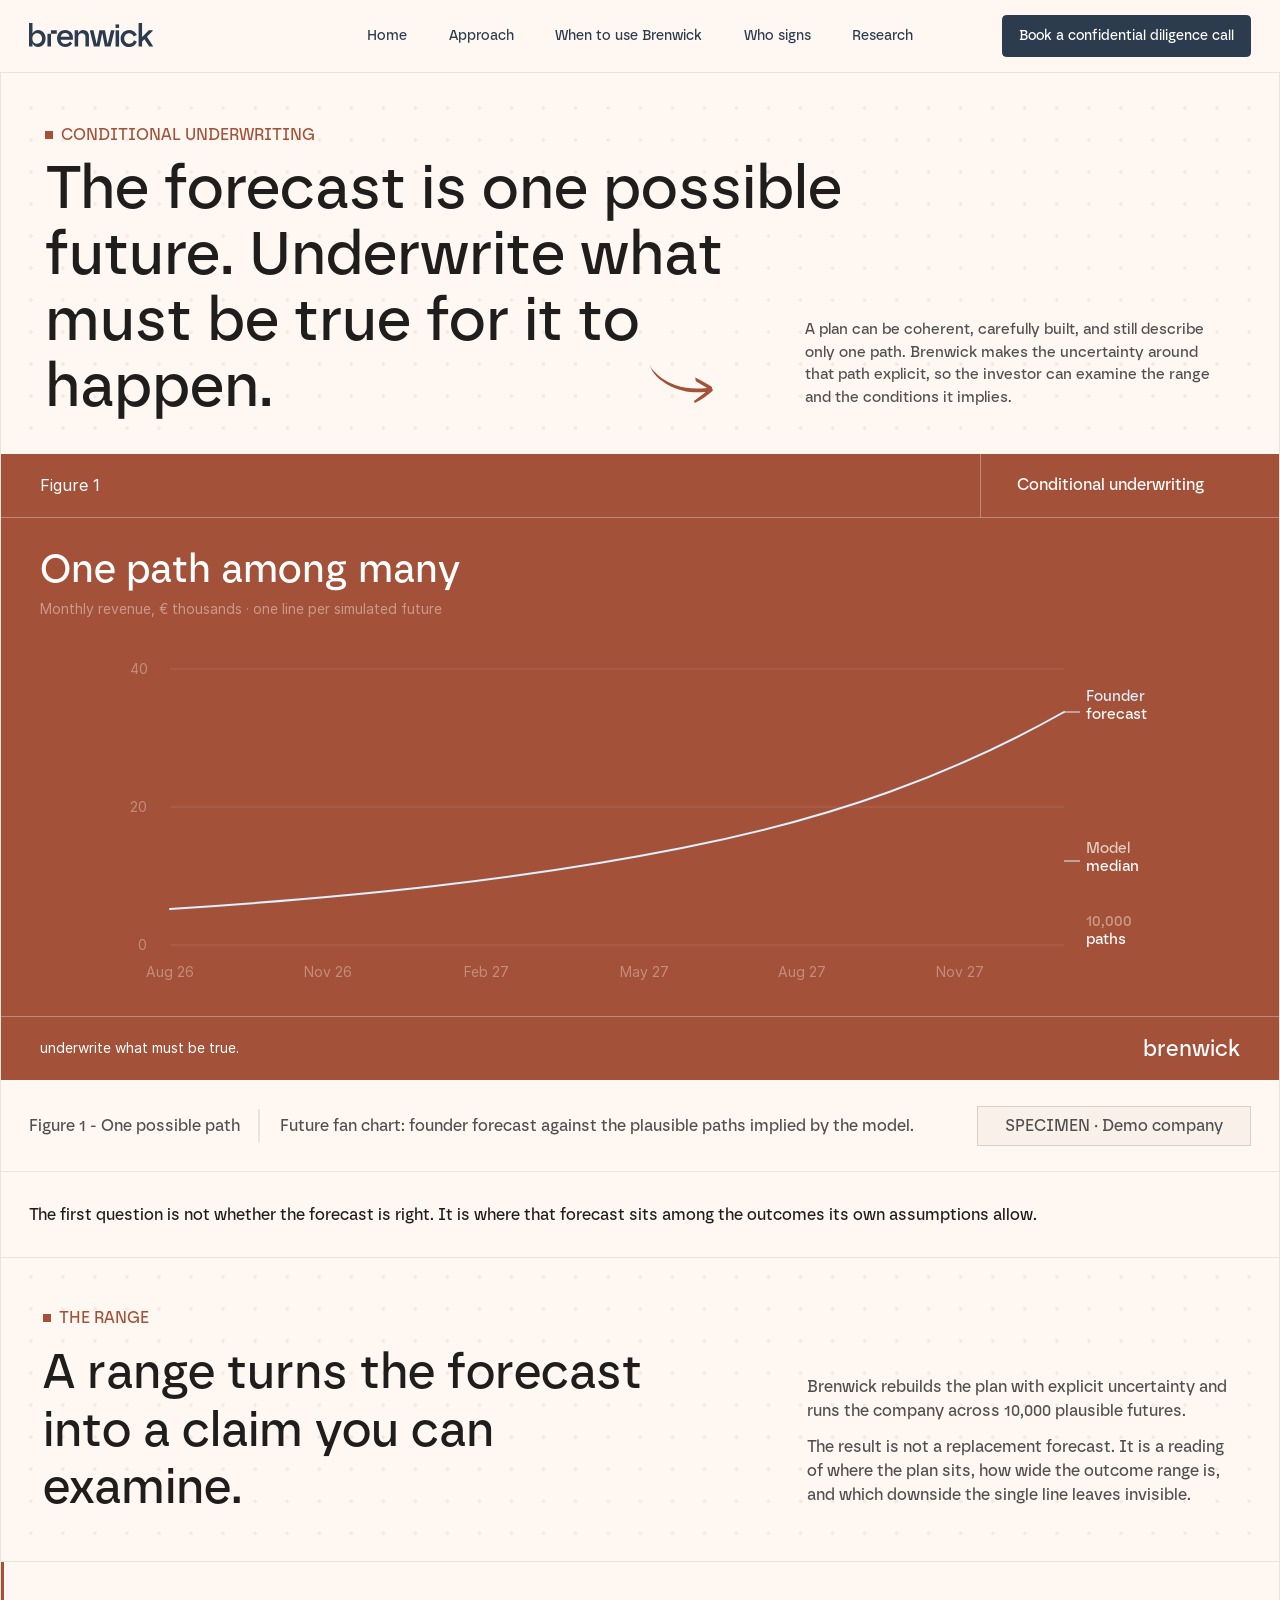
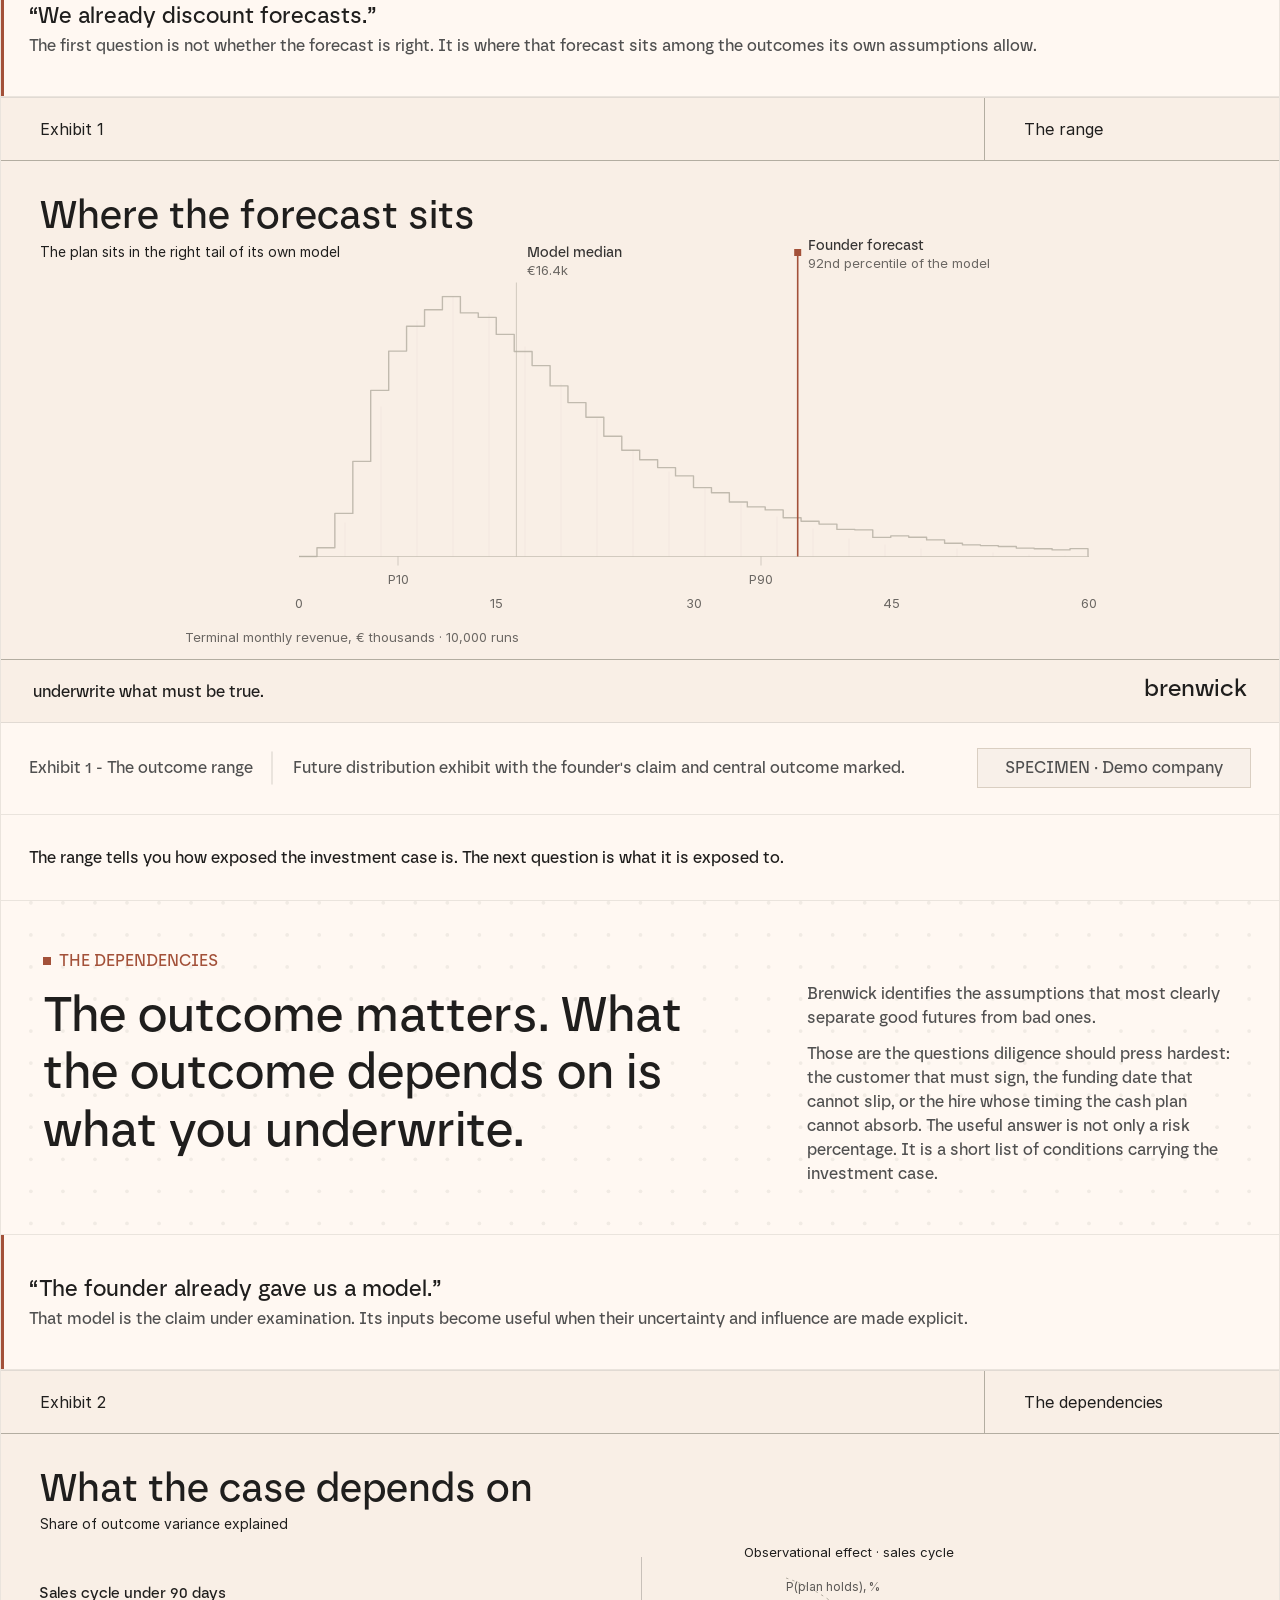
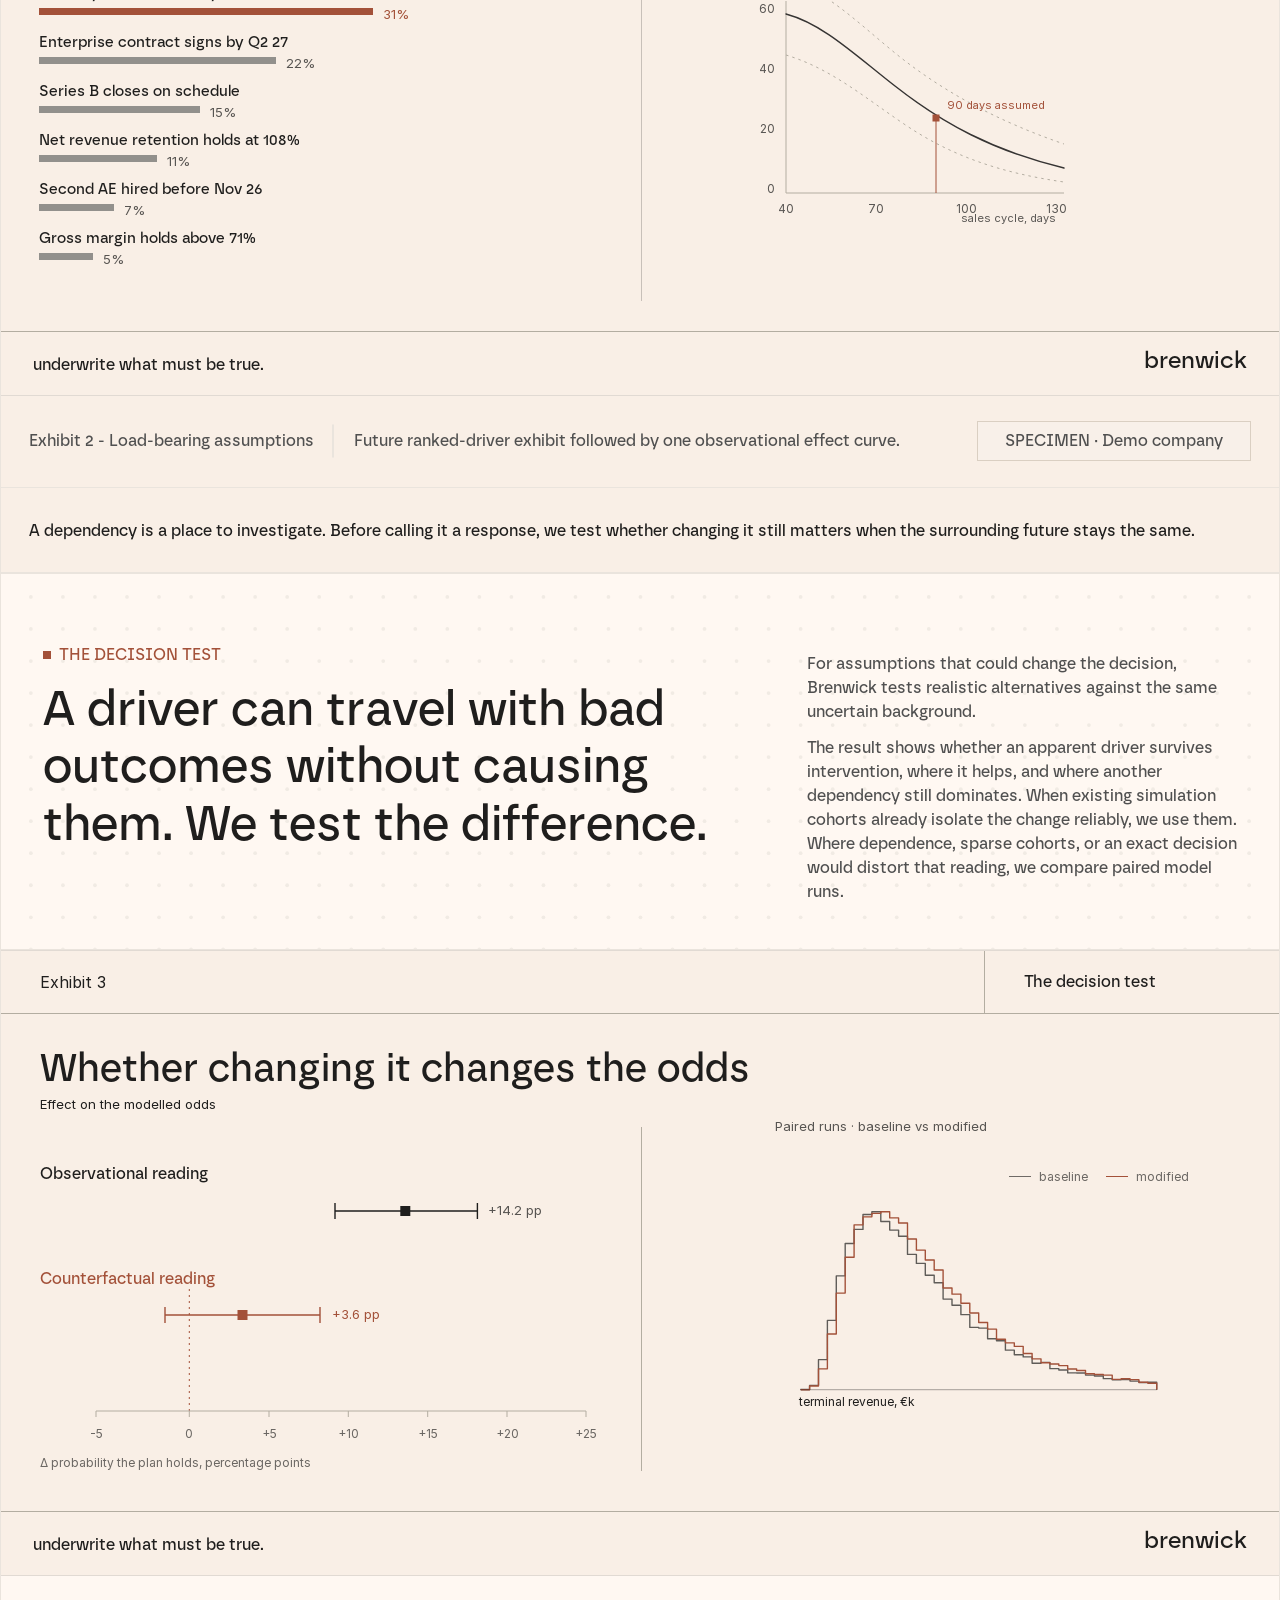
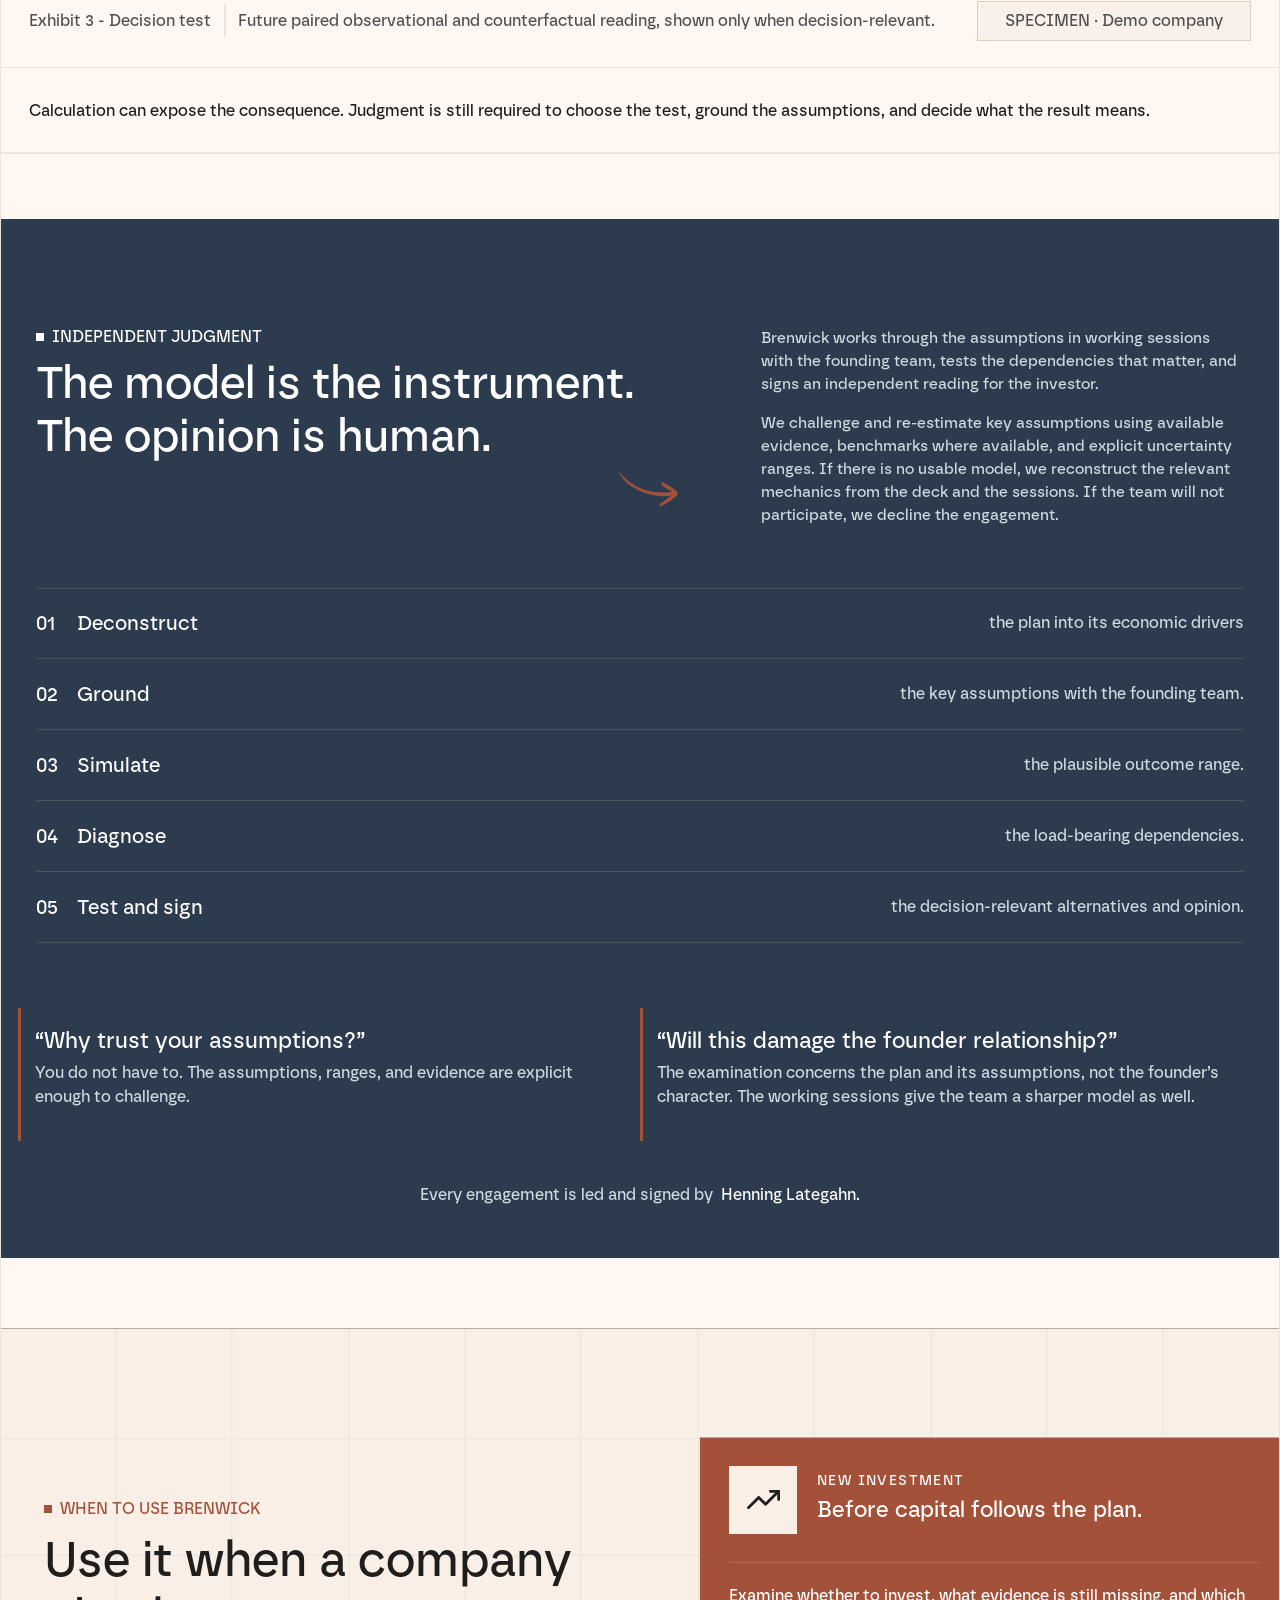
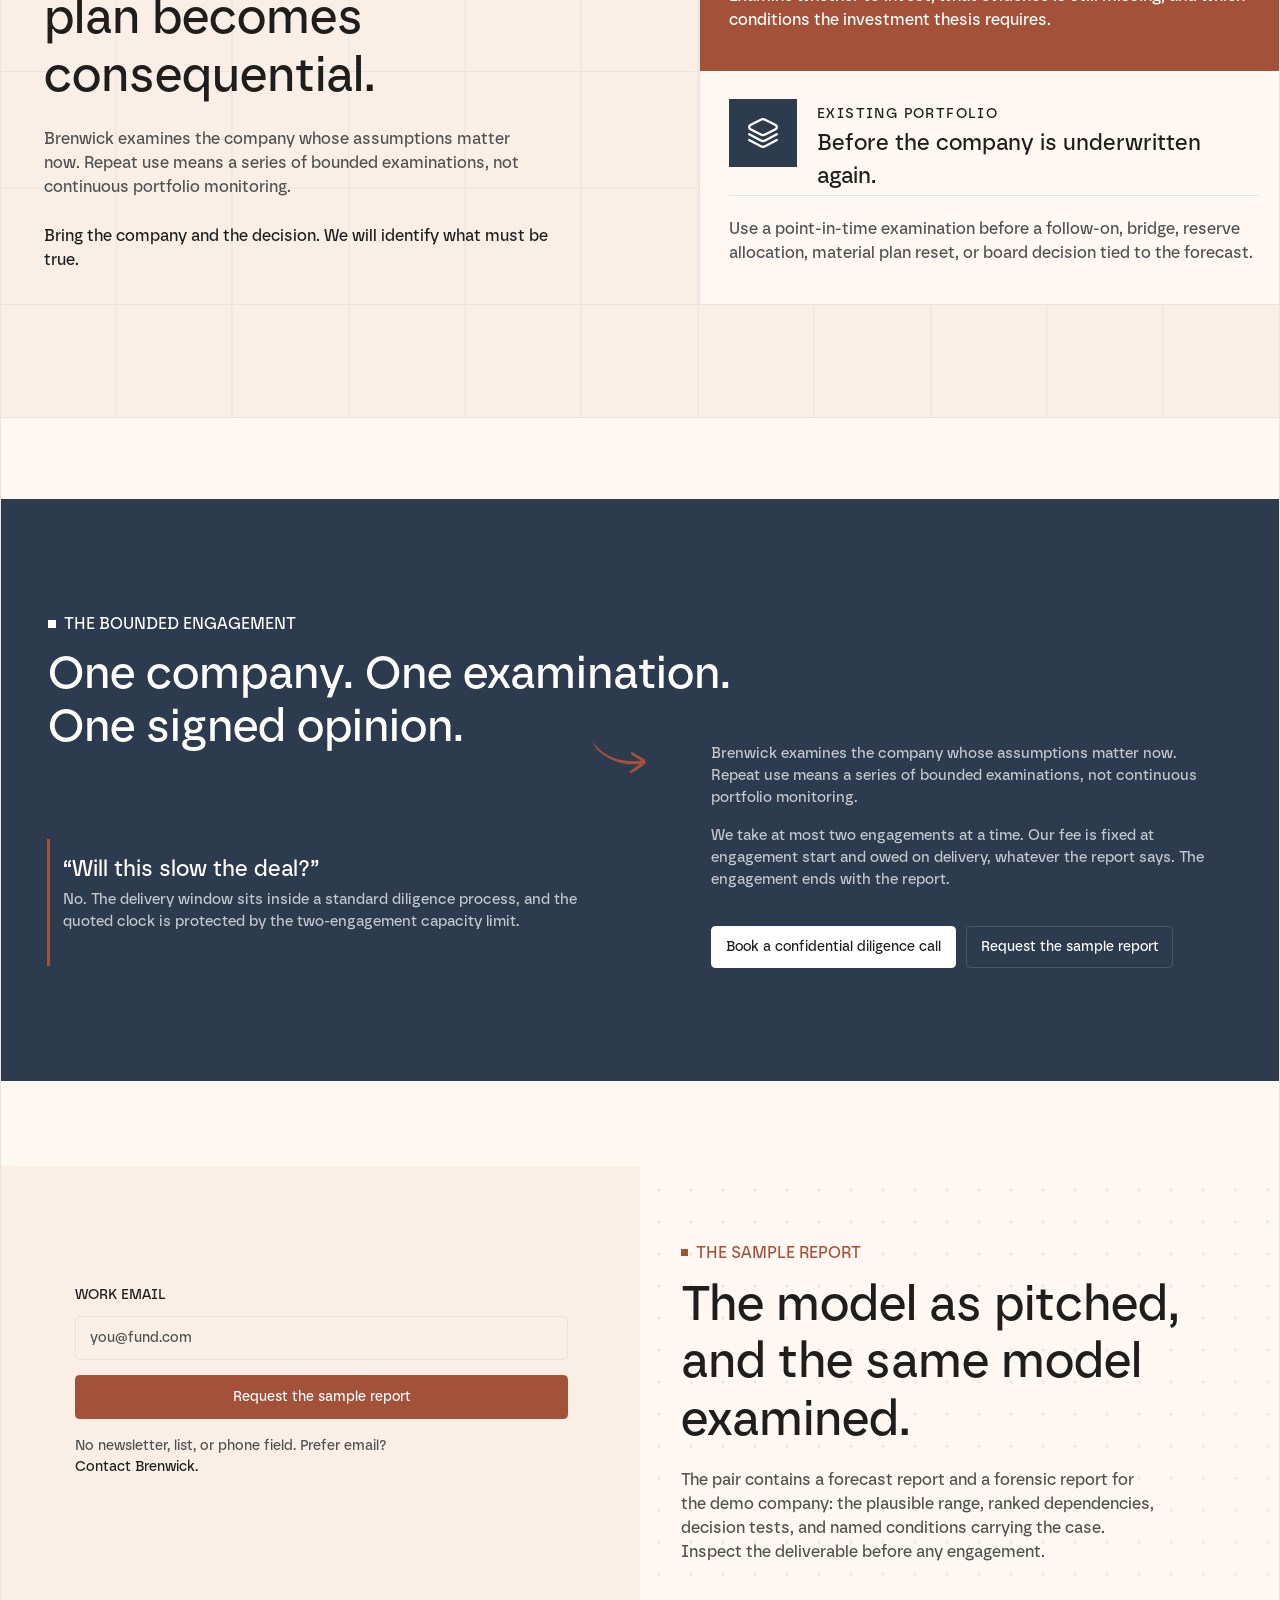
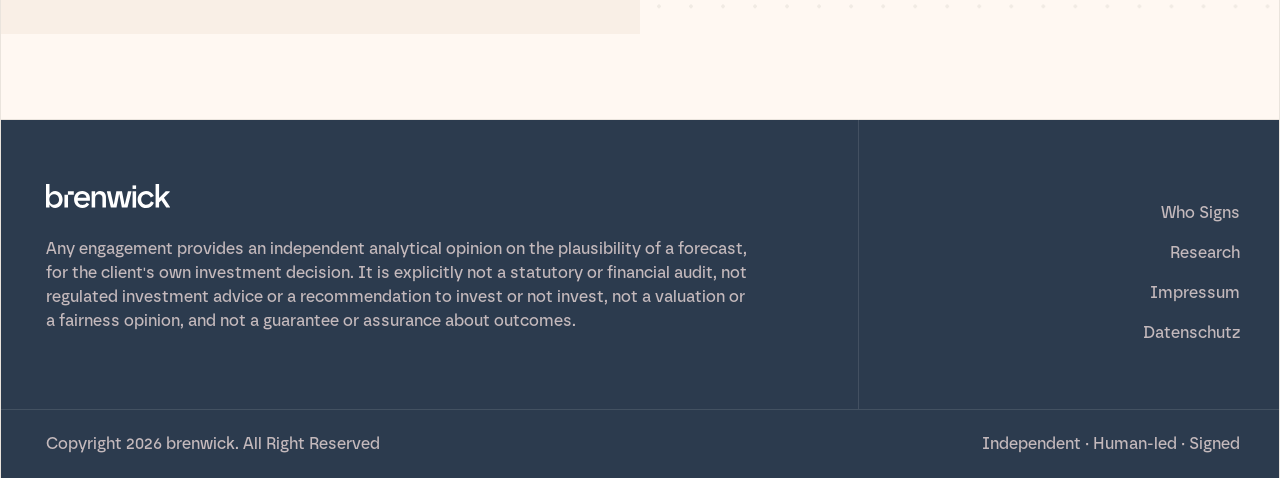
==== commit 8f8b9547: "Complete responsive Brenwick website" ====
--- a/index.html
+++ b/index.html
@@ -25,7 +25,7 @@
                 <a class="desktop-nav__link" href="#when-to-use-brenwick">
                     When to use Brenwick
                 </a>
-                <a class="desktop-nav__link" href="wh/">Who signs</a>
+                <a class="desktop-nav__link" href="who-signs/">Who signs</a>
                 <a class="desktop-nav__link" href="research/">Research</a>
             </nav>
 
@@ -35,6 +35,7 @@
 
             <button class="menu-toggle" type="button" aria-label="Open navigation menu" aria-controls="mobile-menu"
                 aria-expanded="false">
+                <span class="menu-toggle__line menu-toggle__line--first"></span>
                 <span class="menu-toggle__line menu-toggle__line--top"></span>
                 <span class="menu-toggle__line menu-toggle__line--bottom"></span>
             </button>
@@ -48,11 +49,11 @@
                     <a class="mobile-nav__link" href="#home" aria-current="page">
                         Home
                     </a>
-                    <a class="mobile-nav__link" href="#approach">Approach</a>
+                    <a class="mobile-nav__link" href="article/">Approach</a>
                     <a class="mobile-nav__link" href="#when-to-use-brenwick">
                         When to use Brenwick
                     </a>
-                    <a class="mobile-nav__link" href="#who-signs">Who signs</a>
+                    <a class="mobile-nav__link" href="who-signs/">Who signs</a>
                     <a class="mobile-nav__link" href="research/">Research</a>
                 </nav>
 
@@ -186,18 +187,17 @@
                                 Nov 27
                             </text>
                         </g>
-
                         <g class="forecast-chart__annotations">
-                            <line x1="934" y1="45" x2="950" y2="45" />
-                            <text x="956" y="34">Founder</text>
-                            <text x="956" y="52">forecast</text>
-
-                            <line x1="934" y1="194" x2="950" y2="194" />
-                            <text x="956" y="186">Model</text>
-                            <text x="956" y="204">median</text>
-
-                            <text x="956" y="259">10,000</text>
-                            <text x="956" y="277">paths</text>
+                            <line class="forecast-chart__founder-color" x1="934" y1="45" x2="950" y2="45" />
+                            <text class="forecast-chart__founder-color" x="956" y="34">Founder</text>
+                            <text class="forecast-chart__white" x="956" y="52">forecast</text>
+
+                            <line class="forecast-chart__model-color" x1="934" y1="194" x2="950" y2="194" />
+                            <text class="forecast-chart__model-color" x="956" y="186">Model</text>
+                            <text class="forecast-chart__white" x="956" y="204">median</text>
+
+                            <text class="forecast-chart__paths-color" x="956" y="259">10,000</text>
+                            <text class="forecast-chart__white" x="956" y="277">paths</text>
                         </g>
                     </svg>
                 </div>
@@ -272,7 +272,7 @@
                 </p>
             </div>
             <div class="mobile-horizontal-divider" aria-hidden="true"></div>
-            <div class="range-section__content">
+            <div class="range-section__contenttow">
                 <div class="range-section__heading-group">
                     <p class="range-section__eyebrow">
                         <span aria-hidden="true"></span>
@@ -280,7 +280,7 @@
                     </p>
 
                     <h2 id="range-section-title">
-                        A range turns the forecast into a <br class="mobile-line-break"/> claim you can <br class="mobile-line-break"/> examine.
+                        A range turns the forecast into a <br class="mobile-line-break" /> claim you can <br /> examine.
                     </h2>
                 </div>
 
@@ -643,7 +643,7 @@
                 </p>
             </footer>
         </section>
-        <section class="range-section" aria-labelledby="range-section-title">
+        <section class="range-section" aria-labelledby="range-section-title" >
             <header class="range-section__header bg-change only-desktop">
                 <p class="range-section__figure-label">
                     Exhibit 2 - Load-bearing assumptions
@@ -731,6 +731,7 @@
                                 <line x1="437.4" y1="76" x2="437.4" y2="92" />
                                 <rect x="360.3" y="79" width="10" height="10" />
                             </g>
+
                             <text class="decision-exhibit__effect-value" x="448" y="88">
                                 +14.2 pp
                             </text>
@@ -796,6 +797,7 @@
                                 <line x1="161" y1="23" x2="161" y2="31" />
                                 <rect x="128" y="24" width="6" height="6" />
                             </g>
+
                             <text class="decision-exhibit__effect-value" x="168" y="30">
                                 +14.2 pp
                             </text>
@@ -860,25 +862,16 @@
                             </div>
                         </div>
 
-                        <svg class="decision-exhibit__paired-chart" viewBox="0 0 360 206" role="img"
-                            aria-labelledby="paired-runs-title paired-runs-description">
-                            <title id="paired-runs-title">
-                                Terminal revenue for baseline and modified paired runs
-                            </title>
-                            <desc id="paired-runs-description">
-                                Two closely aligned stepped distributions compare the
-                                baseline case with the modified case.
-                            </desc>
-
-                            <path class="decision-exhibit__paired-line decision-exhibit__paired-line--baseline"
-                                d="M0 180 H10 V177 H18 V160 H26 V126 H34 V92 H42 V58 H50 V34 H58 V19 H66 V12 H78 V11 H90 V18 H102 V29 H114 V42 H126 V55 H138 V68 H150 V82 H162 V94 H174 V106 H186 V116 H198 V126 H210 V135 H222 V143 H234 V149 H246 V155 H258 V160 H270 V164 H282 V168 H294 V171 H306 V174 H318 V176 H330 V178 H342 V179 H360 V180" />
-                            <path class="decision-exhibit__paired-line decision-exhibit__paired-line--modified"
-                                d="M0 180 H8 V175 H16 V150 H24 V108 H32 V72 H40 V39 H48 V16 H56 V7 H68 V5 H80 V12 H92 V22 H104 V34 H116 V47 H128 V61 H140 V75 H152 V89 H164 V101 H176 V112 H188 V122 H200 V132 H212 V141 H224 V148 H236 V154 H248 V160 H260 V164 H272 V168 H284 V171 H296 V174 H308 V176 H320 V177 H332 V179 H344 V179 H360 V180" />
-
+                        <picture class="decision-exhibit__paired-chart">
+                            <source media="(max-width: 767px)" srcset="assets/images/paired-chart-mobile.svg" />
+
+                            <img src="assets/images/paired-chart-desktop.svg"
+                                alt="Terminal revenue distribution comparing baseline and modified paired runs"
+                                width="360" height="180" />
                             <text class="decision-exhibit__paired-axis-caption" x="0" y="204">
                                 terminal revenue, €k
                             </text>
-                        </svg>
+                        </picture>
                     </figure>
                 </div>
             </div>
@@ -1010,7 +1003,7 @@
             </div>
 
             <p class="judgment-section__signature">
-                Every engagement is led and signed by&nbsp;Henning Lategahn.
+                <span style="color: #CCDAE2;">Every engagement is led and signed by</span> &nbsp;Henning Lategahn.
             </p>
         </section>
 
--- a/css/style.css
+++ b/css/style.css
@@ -6,15 +6,30 @@
     font-display: swap;
 }
 
+@font-face {
+    font-family: "Borna";
+    src: url("../assets/fonts/borna-medium.otf") format("opentype");
+    font-style: normal;
+    font-weight: 500;
+    font-display: swap;
+}
+
+html,
+body {
+    font-family: var(--font-primary);
+    font-weight: 500;
+    font-synthesis: none;
+}
+
 :root {
     --color-background: #fff8f2;
-    --color-border: #eae4dd;
+    --color-border: #EAE4DD;
     --color-heading: #1f1e1d;
     --color-navy: #2c3b4e;
     --color-rust: #a35139;
     --color-text: #505050;
     --color-white: #ffffff;
-    --font-primary: "Inter", "Helvetica Neue", Arial, sans-serif;
+    --font-primary: "Borna", "Helvetica Neue", Arial, sans-serif;
     --font-secondary: "Inter", "Helvetica Neue", Arial, sans-serif;
     --header-height: 73px;
     --content-max-width: 1222px;
@@ -152,7 +167,7 @@
 .hero {
     position: relative;
     width: min(calc(100% - 160px), 1280px);
-    min-height: 421px;
+    min-height: 381px;
     margin-inline: auto;
     overflow: hidden;
     border-right: 1px solid var(--color-border);
@@ -165,7 +180,7 @@
     background-image: url("../assets/icons/dots-pattern.svg");
     background-position: top center;
     background-repeat: repeat-y;
-    background-size: 1222px 421px;
+    background-size: 1222px 437px;
     pointer-events: none;
     top: 25px;
 }
@@ -173,8 +188,8 @@
 .hero__content {
     position: relative;
     z-index: 1;
-    min-height: 421px;
-    padding: 50px 44px 46px;
+    min-height: 381px;
+    padding: 50px 44px 20px;
 }
 
 .hero__eyebrow,
@@ -183,6 +198,7 @@
     margin: 0;
     font-weight: 500;
     letter-spacing: 0;
+    font-family: 'Borna';
 }
 
 .hero__eyebrow {
@@ -212,7 +228,7 @@
 
 .hero__arrow {
     position: absolute;
-    top: 296px;
+    top: 276px;
     left: 50.75%;
     display: block;
     width: 65px;
@@ -222,7 +238,7 @@
 
 .hero__description {
     position: absolute;
-    top: 264px;
+    top: 245px;
     right: 44px;
     width: 430px;
     color: var(--color-text);
@@ -273,7 +289,7 @@
 }
 
 .forecast-figure__header p:first-child {
-    font-family: var(--font-secondary);
+    font-family: 'Inter';
     font-weight: 400;
 }
 
@@ -364,9 +380,27 @@
 }
 
 .forecast-chart__founder {
-    stroke: var(--color-white);
+    stroke: #DBF1FF;
     stroke-linecap: round;
     stroke-width: 2;
+}
+
+.forecast-chart__founder-color {
+    fill: #dbf1ff;
+
+}
+
+.forecast-chart__model-color {
+    fill: #fff8f2bf;
+
+}
+
+.forecast-chart__annotations text.forecast-chart__paths-color {
+    fill: #fff8f273 !important;
+}
+
+.forecast-chart__annotations text.forecast-chart__white {
+    fill: #ffffff !important;
 }
 
 .forecast-chart__ticks {
@@ -386,7 +420,7 @@
 }
 
 .forecast-chart__annotations line {
-    stroke: rgb(255 255 255 / 55%);
+    stroke: #DBF1FF;
     stroke-width: 1;
     vector-effect: non-scaling-stroke;
 }
@@ -466,27 +500,35 @@
         position: absolute;
         right: 1px;
         display: block;
-        height: 1.6px;
+        height: 1.8px;
         border-radius: 999px;
         background-color: currentColor;
         transform-origin: center;
         transition:
             top var(--transition-duration) ease,
             width var(--transition-duration) ease,
+            opacity var(--transition-duration) ease,
             transform var(--transition-duration) ease;
     }
+    .menu-toggle__line--first {
+        top: 5px;
+        width: 14px;
+    }
 
     .menu-toggle__line--top {
-        top: 7px;
+        top: 11px;
         width: 22px;
     }
 
     .menu-toggle__line--bottom {
-        top: 14px;
+        top: 17px;
         width: 16px;
     }
-
-    .site-header.is-menu-open .menu-toggle__line {
+    .site-header.is-menu-open .menu-toggle__line--first {
+        opacity: 0;
+    }
+    .site-header.is-menu-open .menu-toggle__line--top,
+    .site-header.is-menu-open .menu-toggle__line--bottom {
         top: 11px;
         width: 20px;
     }
@@ -660,7 +702,7 @@
     }
 
     .forecast-figure__body {
-        min-height: 408px;
+        min-height: 435px;
     }
 
     .forecast-figure__intro {
@@ -705,20 +747,6 @@
         white-space: nowrap;
     }
 
-    .forecast-figure__legend-line {
-        display: block;
-        width: 17px;
-        height: 1px;
-    }
-
-    .forecast-figure__legend-line--founder {
-        background-color: var(--color-white);
-    }
-
-    .forecast-figure__legend-line--median {
-        background-color: rgb(255 255 255 / 38%);
-    }
-
     .forecast-figure__chart--desktop {
         display: none;
     }
@@ -833,16 +861,14 @@
     }
 }
 
-/* Mobile: hero ke neeche extra space remove */
 @media (max-width: 767px) {
 
     .hero,
     .hero__content {
-        min-height: auto;
-    }
-}
-
-/* Laptop: graph mein sirf founder line show */
+        min-height: 300px;
+    }
+}
+
 @media (min-width: 768px) {
 
     .forecast-figure__chart--desktop .forecast-chart__paths,
@@ -870,9 +896,11 @@
 .range-section__header {
     display: grid;
     min-height: 92px;
-    grid-template-columns: 260px minmax(0, 1fr) auto;
+    grid-template-columns: max-content minmax(0, 1fr) auto;
     align-items: center;
     border-bottom: 1.19px solid var(--color-border);
+    color: #505050;
+
 }
 
 .range-section__header p {
@@ -885,9 +913,10 @@
 .range-section__headertow {
     display: grid;
     min-height: 92px;
-    grid-template-columns: 210px minmax(0, 1fr) auto;
+    grid-template-columns: 225px minmax(0, 1fr) auto;
     align-items: center;
     border-bottom: 1.19px solid var(--color-border);
+    color: #505050;
 }
 
 .range-section__headertow p {
@@ -911,7 +940,7 @@
     position: absolute;
     top: 50%;
     right: 0;
-    width: 1px;
+    width: 2px;
     height: 33px;
     background-color: var(--color-border);
     content: "";
@@ -919,7 +948,20 @@
 }
 
 .range-section__figure-description {
+    min-width: 0;
     padding-inline: 20px;
+}
+
+.range-section__specimen {
+    display: flex;
+    width: 274px;
+    min-height: 40px;
+    margin-right: 28px !important;
+    align-items: center;
+    padding-inline: 27px;
+    background-color: #f8f0e9;
+    border: 1px solid #dacfc2 !important;
+    white-space: nowrap;
 }
 
 .range-section__figure-descriptiontow {
@@ -927,7 +969,7 @@
 }
 
 .text-color {
-    color: #FFF8F2BF
+    color: #FFF8F2BF !important;
 }
 
 @media (max-width: 767px) {
@@ -944,6 +986,18 @@
         width: 1px;
         height: 33px;
         background-color: #e1dad3;
+    }
+
+    .range-section__figure-description {
+        max-width: 295px;
+        margin-top: 13px !important;
+        padding: 0;
+    }
+
+    .range-section__figure-descriptiontow {
+        max-width: 295px;
+        margin-top: 13px !important;
+        padding: 0;
     }
 }
 
@@ -956,7 +1010,7 @@
     padding-inline: 27px;
     background-color: #f8f0e9;
     white-space: nowrap;
-    border: 1px solid #dacfc2"
+    border: 1px solid #dacfc2 !important;
 
 }
 
@@ -984,7 +1038,31 @@
     transform: translateX(-50%);
     pointer-events: none;
 }
-
+@media (max-width: 767px) {
+    .range-section__question::before {
+        content: "";
+        position: absolute;
+        top: 0;
+        left: 50%;
+        width: 100vw;
+        height: 1.19px;
+        background-color: var(--color-border);
+        transform: translateX(-50%);
+        pointer-events: none;
+    }
+    .range-section__quote::before {
+        content: "";
+        position: absolute;
+        top: 0;
+        left: 50%;
+        width: 100vw;
+        height: 1.19px;
+        background-color: var(--color-border);
+        transform: translateX(-50%);
+        pointer-events: none;
+    }
+  
+}
 body {
     overflow-x: clip;
 }
@@ -1000,7 +1078,22 @@
 
 .range-section__content {
     display: grid;
-    min-height: 348px;
+    min-height: 280px;
+    grid-template-columns: minmax(0, 1fr) 430px;
+    align-items: center;
+    gap: 42px;
+    padding: 48px 42px 75px;
+    border-bottom: 1.19px solid var(--color-border);
+    background-image: url("../assets/icons/dots-pattern.svg");
+    background-position: center center;
+    background-repeat: repeat-y;
+    background-size: 1222px 421px;
+    background-position: calc(50% - 0px) calc(50% - 20px);
+}
+
+.range-section__contenttow {
+    display: grid;
+    min-height: 280px;
     grid-template-columns: minmax(0, 1fr) 430px;
     align-items: center;
     gap: 42px;
@@ -1010,6 +1103,7 @@
     background-position: center center;
     background-repeat: repeat-y;
     background-size: 1222px 421px;
+    background-position: calc(50% - 0px) calc(50% - 20px);
 }
 
 .range-section__eyebrow {
@@ -1032,7 +1126,7 @@
 }
 
 .range-section__heading-group h2 {
-    max-width: 617px;
+    max-width: 670px;
     margin-top: 13px;
     font-size: 48px;
     font-weight: 500;
@@ -1042,7 +1136,7 @@
 
 .range-section__copy {
     align-self: center;
-    color: var(--color-heading);
+    color: #505050;
     transform: translateY(30px);
 }
 
@@ -1079,6 +1173,7 @@
 }
 
 .range-section__quote footer {
+    color: #505050;
     margin-top: 2px;
 }
 
@@ -1122,10 +1217,7 @@
         justify-content: flex-end;
         padding-right: 17px;
         padding-left: 15px;
-    }
-
-    .forecast-figure__body {
-        min-height: 408px;
+        border-left: none;
     }
 
     .forecast-figure__intro {
@@ -1138,6 +1230,7 @@
         max-width: 200px;
         font-size: 28px;
         line-height: 1;
+        color: #FFF8F2;
     }
 
     .forecast-figure__intro p {
@@ -1152,7 +1245,7 @@
     .forecast-figure__legend {
         position: absolute;
         top: 112px;
-        right: 29px;
+        right: 99px;
         left: 30px;
         display: flex;
         align-items: center;
@@ -1168,6 +1261,7 @@
         align-items: center;
         gap: 7px;
         white-space: nowrap;
+        color: #DBF1FF;
     }
 
     .forecast-figure__legend-line {
@@ -1177,11 +1271,11 @@
     }
 
     .forecast-figure__legend-line--founder {
-        background-color: var(--color-white);
+        background-color: #DBF1FF;
     }
 
     .forecast-figure__legend-line--median {
-        background-color: rgb(255 255 255 / 38%);
+        background-color: #FFF8F2BF;
     }
 
     .forecast-figure__chart--desktop {
@@ -1227,6 +1321,8 @@
         align-items: flex-start;
         justify-content: flex-start;
         padding: 22px 16px 25px;
+        color: #505050;
+
     }
 
     .range-section__header p {
@@ -1257,17 +1353,7 @@
         display: none;
     }
 
-    .range-section__figure-description {
-        max-width: 295px;
-        margin-top: 13px !important;
-        padding: 0;
-    }
-
-    .range-section__figure-descriptiontow {
-        max-width: 295px;
-        margin-top: 13px !important;
-        padding: 0;
-    }
+
 
     .range-section__specimen {
         width: auto;
@@ -1295,6 +1381,15 @@
     }
 
     .range-section__content {
+        display: block;
+        min-height: 412px;
+        padding: 38px 16px 27px;
+        background-position: left -55px top -6px;
+        background-size: 1222px 421px;
+        background-repeat: repeat-y;
+    }
+
+    .range-section__contenttow {
         display: block;
         min-height: 412px;
         padding: 38px 16px 27px;
@@ -1469,6 +1564,7 @@
 .range-exhibit__header p {
     display: flex;
     align-items: center;
+    justify-content: start;
     padding-inline: 39px;
 }
 
@@ -1669,12 +1765,10 @@
 
     .range-exhibit__header {
         height: 52px;
-        grid-template-columns: 1fr 1fr;
         font-size: 12px;
-    }
-
-    .range-exhibit__header p {
-        padding-inline: 56px;
+        display: flex;
+        justify-content: space-between;
+        border-bottom: 2px solid #e1dace;
     }
 
     .range-exhibit__header p+p {
@@ -2067,18 +2161,46 @@
 }
 
 @media (max-width: 767px) {
+
+    .dependencies-exhibit .range-exhibit__header,
+    .decision-exhibit .range-exhibit__header {
+        display: flex;
+        align-items: center;
+        justify-content: space-between;
+        width: 100%;
+        height: 37px;
+        padding-inline: 23px;
+    }
+
+    .dependencies-exhibit .range-exhibit__header p,
+    .decision-exhibit .range-exhibit__header p {
+        margin: 0;
+        padding: 0;
+        line-height: 1;
+        letter-spacing: 0;
+        border-left: 0;
+    }
+
+    .dependencies-exhibit .range-exhibit__header p:first-child,
+    .decision-exhibit .range-exhibit__header p:first-child {
+        font-family: "Inter", sans-serif;
+        font-size: 10.99px;
+        font-weight: 400;
+        text-align: left;
+    }
+
+    .dependencies-exhibit .range-exhibit__header p:last-child,
+    .decision-exhibit .range-exhibit__header p:last-child {
+        font-family: "Borna", sans-serif;
+        font-size: 10.99px;
+        font-weight: 500;
+        text-align: right;
+    }
+}
+
+@media (max-width: 767px) {
     .dependencies-exhibit {
         width: calc(100% - 28px);
-    }
-
-    .dependencies-exhibit .range-exhibit__header {
-        height: 37px;
-        grid-template-columns: 55% 45%;
-        font-size: 10.99px;
-    }
-
-    .dependencies-exhibit .range-exhibit__header p {
-        padding-inline: 30px;
     }
 
     .dependencies-exhibit .range-exhibit__body {
@@ -2380,21 +2502,7 @@
     overflow: visible;
 }
 
-.decision-exhibit__paired-line {
-    fill: none;
-    stroke-linecap: square;
-    stroke-linejoin: miter;
-    stroke-width: 1.4px;
-    vector-effect: non-scaling-stroke;
-}
-
-.decision-exhibit__paired-line--baseline {
-    stroke: #6f6a66;
-}
-
-.decision-exhibit__paired-line--modified {
-    stroke: #a35139;
-}
+
 
 .decision-exhibit__paired-axis-caption {
     fill: #6b6763;
@@ -2402,6 +2510,40 @@
     font-size: 12px;
     font-weight: 400;
     letter-spacing: 0;
+    margin-top: 10px;
+}
+
+.decision-exhibit__paired-chart {
+    position: absolute;
+    top: 84px;
+    left: 158px;
+    display: block;
+    width: 360px;
+    height: 180px;
+}
+
+.decision-exhibit__paired-chart img {
+    display: block;
+    width: 100%;
+    height: 100%;
+}
+
+@media (min-width: 768px) and (max-width: 1100px) {
+    .decision-exhibit__paired-chart {
+        left: clamp(76px, 12.34vw, 158px);
+        width: min(360px, calc(100% - 76px));
+        height: auto;
+        aspect-ratio: 2 / 1;
+    }
+}
+@media (max-width: 767px) {
+    .decision-exhibit__paired-chart {
+        position: static;
+        width: min(288.867px, 100%);
+        height: auto;
+        margin: 6px auto 0;
+        aspect-ratio: 288.867 / 172.964;
+    }
 }
 
 @media (max-width: 1100px) and (min-width: 768px) {
@@ -2724,6 +2866,7 @@
 
 .judgment-section__copy {
     padding-top: 1px;
+    color: #CCDAE2;
 }
 
 .judgment-section__copy p+p {
@@ -2736,9 +2879,9 @@
     top: 234px;
     left: 614px;
     display: block;
-    width: 52.017px;
-    height: 49.764px;
-    transform: rotate(18.03deg);
+    width: 62.017px;
+    height: 63.764px;
+    transform: rotate(1.03deg);
     transform-origin: center;
     pointer-events: none;
 }
@@ -2774,6 +2917,7 @@
     font-size: 16px;
     line-height: 1.5;
     text-align: right;
+    color: #CCDAE2;
 }
 
 .judgment-section__questions {
@@ -2788,7 +2932,8 @@
 .judgment-section__question {
     min-width: 0;
     min-height: 131px;
-    padding: 21px 28px 8px 26px;
+    padding: 16px 10px 15px 14px;
+
     border-left: 3px solid #a35139;
 }
 
@@ -2802,6 +2947,7 @@
     margin-top: 4px;
     font-size: 16px;
     line-height: 1.5;
+    color: #CCDAE2;
 }
 
 .judgment-section__signature {
@@ -2826,7 +2972,7 @@
 
     .judgment-section__intro {
         grid-template-columns: minmax(0, 3fr) minmax(0, 2fr);
-        column-gap: 32px;
+        column-gap: 0px;
     }
 
     .judgment-section__heading h2 {
@@ -2912,7 +3058,7 @@
         height: auto;
         min-height: 410px;
         padding-top: 30px;
-        padding-bottom: 0px;
+        padding-bottom: 26px;
     }
 
     .judgment-section__eyebrow {
@@ -2943,12 +3089,14 @@
 
     .judgment-section__copy {
         padding-top: 25px;
-        font-size: 12px;
+        font-size: 14px;
         line-height: 1.5;
+        max-width: 280px;
     }
 
     .judgment-section__copy p+p {
         margin-top: 16px;
+        font-size: 14px;
     }
 
     .judgment-section__arrow {
@@ -2966,7 +3114,7 @@
     }
 
     .judgment-section__step {
-        min-height: 124px;
+        min-height: 104px;
         grid-template-columns: 28px minmax(0, 1fr);
         grid-template-rows: auto auto;
         align-content: center;
@@ -2996,7 +3144,7 @@
         display: block;
         width: calc(100% - 40px);
         min-height: 0;
-        margin: 0 auto;
+        margin: 22px auto;
     }
 
     .judgment-section__question {
@@ -3005,8 +3153,8 @@
     }
 
     .judgment-section__question+.judgment-section__question {
-        margin-top: 14px;
-        margin-bottom: 30px;
+        margin-top: 35px;
+        margin-bottom: 94px;
     }
 
     .judgment-section__question h3 {
@@ -3016,8 +3164,9 @@
 
     .judgment-section__question p {
         margin-top: 8px;
-        font-size: 12px;
+        font-size: 14px;
         line-height: 1.5;
+        max-width: 267px;
     }
 
     .judgment-section__signature {
@@ -3029,6 +3178,8 @@
         font-size: 11px;
         line-height: 1.5;
         text-align: center;
+        margin-bottom: 31px;
+        max-width: 289px;
     }
 }
 
@@ -3179,7 +3330,7 @@
 .use-case {
     position: relative;
     width: 581px;
-    height: 232px;
+    height: 234px;
     padding: 28px 20px 22px 29px;
     border-right: 1px solid #eae4dd;
     border-left: 1px solid #eae4dd;
@@ -3324,7 +3475,7 @@
         background-image:
             linear-gradient(#eae4dd 1px, transparent 1px),
             linear-gradient(90deg, #eae4dd 1px, transparent 1px);
-        background-position: 0 -7px, 28px 0;
+        background-position:0 13px, 34px 0;
         background-repeat: repeat;
         background-size: 116.42px 116.42px;
     }
@@ -3367,14 +3518,14 @@
     }
 
     .use-cases-section__description {
-        max-width: none;
+        max-width: 312px;
         margin-top: clamp(10px, 3.2vw, 12px);
         font-size: clamp(8px, 3.2vw, 12px);
         line-height: 1.5;
     }
 
     .use-cases-section__prompt {
-        max-width: none;
+        max-width: 312px;
         margin-top: clamp(12px, 4.27vw, 16px);
         font-size: clamp(8px, 3.2vw, 12px);
         line-height: 1.5;
@@ -3386,7 +3537,7 @@
     }
 
     .use-case {
-        width: 100%;
+        width: 343px;
         height: auto;
         min-height: 0;
         padding:
@@ -3423,16 +3574,18 @@
 
     .use-case__heading h3 {
         margin-top: 1px;
-        font-size: clamp(11px, 3.74vw, 14px);
+        font-size: 18px;
         line-height: 1.5;
+        max-width: 219px;
     }
 
     .use-case__description {
         position: static;
         margin-top: clamp(8px, 3.2vw, 12px);
         padding-top: clamp(7px, 2.67vw, 10px);
-        font-size: clamp(8px, 3.2vw, 12px);
+        font-size: 14px;
         line-height: 1.5;
+        max-width: 285px;
     }
 }
 
@@ -3530,9 +3683,9 @@
     top: 228px;
     left: 593px;
     display: block;
-    width: 52.017px;
-    height: 49.764px;
-    transform: rotate(18.03deg);
+    width: 56.017px;
+    height: 54.764px;
+    transform: rotate(1.03deg);
     transform-origin: center;
     pointer-events: none;
 }
@@ -3734,7 +3887,7 @@
 
     .bounded-engagement__eyebrow {
         gap: 5px;
-        font-size: 10px;
+        font-size: 14px;
         line-height: 1.5;
     }
 
@@ -3770,8 +3923,9 @@
     .bounded-engagement__copy {
         margin-top: 34px;
         color: var(--bounded-color-copy);
-        font-size: 12px;
+        font-size: 14px;
         line-height: 1.5;
+        max-width: 280px;
     }
 
     .bounded-engagement__copy p+p {
@@ -3792,8 +3946,9 @@
     .bounded-engagement__question-answer {
         max-width: none;
         margin-top: 3px !important;
-        font-size: 12px;
+        font-size: 14px;
         line-height: 1.5;
+        max-width: 267px;
     }
 
     .bounded-engagement__actions {
@@ -3816,7 +3971,7 @@
     }
 
     .bounded-engagement__button--secondary {
-        width: 204.759px;
+        width: 206.759px;
         max-width: 100%;
     }
 }
@@ -3939,7 +4094,7 @@
 }
 
 .sample-report__description {
-    width: 493px;
+    width: 473px;
     max-width: 100%;
     margin-top: 21px !important;
     color: var(--sample-copy);
@@ -4140,9 +4295,10 @@
 
     .sample-report__description {
         width: 100%;
+        font-size: clamp(9px, 4.2vw, 14px);
+        line-height: 1.5;
         margin-top: 12px !important;
-        font-size: clamp(8px, 3.2vw, 12px);
-        line-height: 1.5;
+        max-width: 305px;
     }
 
     .sample-report__request {
@@ -4182,6 +4338,7 @@
         margin-top: clamp(9px, 4vw, 15px) !important;
         font-size: clamp(8px, 3.2vw, 12px);
         line-height: 1.5;
+        max-width: 265px;
     }
 
     .sample-report__privacy-break {
@@ -4239,16 +4396,18 @@
     height: 290px;
 }
 
-.brenwick-footer__main::after {
+.brenwick-footer__main::before {
+    content: "";
     position: absolute;
-    top: 0;
-    bottom: 0;
-    left: 859px;
-    width: 1px;
-    background-color: var(--footer-border);
-    content: "";
+    top: 0px;
+    left: 50%;
+    width: 100vw;
+    height: 1.19px;
+    background-color: var(--color-border);
+    transform: translateX(-50%);
     pointer-events: none;
 }
+
 
 .brenwick-footer__brand {
     position: absolute;
@@ -4283,11 +4442,20 @@
     top: 118px;
     left: 46px;
     max-width: 735px;
-    color: var(--footer-text);
+    color: #C4B9BC;
     font-size: 16px;
     line-height: 1.5;
 }
-
+.brenwick-footer__brand::after {
+    content: "";
+    position: absolute;
+    top: 0;
+    right: 0;
+    width: 1px;
+    height: 290px;
+    background-color: var(--footer-border);
+    pointer-events: none;
+}
 .brenwick-footer__navigation {
     position: absolute;
     top: 82px;
@@ -4299,7 +4467,7 @@
 }
 
 .brenwick-footer__navigation a {
-    color: var(--footer-text);
+    color: #C4B9BC;
     font-size: 16px;
     line-height: 1.5;
     text-align: right;
@@ -4322,7 +4490,7 @@
 
 .brenwick-footer__copyright,
 .brenwick-footer__signature {
-    color: var(--footer-text);
+    color: #C4B9BC;
     font-size: 16px;
     line-height: 1.5;
 }
@@ -4361,7 +4529,6 @@
     text-align: right;
 }
 
-/* Mobile */
 @media (max-width: 767px) {
     .site-closing {
         align-items: flex-end;
@@ -4369,7 +4536,7 @@
     }
 
     .site-closing__statement {
-        max-width: 165px;
+        max-width: 178px;
         font-size: 12px;
         line-height: 1.15;
     }
@@ -4383,6 +4550,7 @@
 @media (min-width: 768px) and (max-width: 1279px) {
     .brenwick-footer {
         width: 100%;
+        
     }
 
     .brenwick-footer__main::after {
@@ -4424,6 +4592,7 @@
         width: calc(100% - 32px);
         height: auto;
         min-height: 0;
+        margin-bottom: 30px;
         font-size: clamp(8px, 3.2vw, 12px);
     }
 
@@ -4457,10 +4626,10 @@
 
     .brenwick-footer__disclaimer {
         position: static;
-        max-width: none;
+        font-size: clamp(8px, 4.2vw, 14px);
+        line-height: 1.5;
         margin-top: clamp(22px, 9.867vw, 37px) !important;
-        font-size: clamp(8px, 3.2vw, 12px);
-        line-height: 1.5;
+        max-width: 286px;
     }
 
     .brenwick-footer__desktop-break {
@@ -4518,7 +4687,6 @@
     }
 }
 
-/* Desktop frame alignment from the supplied 1440px Figma reference. */
 @media (min-width: 1280px) {
     .judgment-section {
         top: 65px;
@@ -4560,9 +4728,6 @@
     }
 }
 
-.only-desktop {
-    display: block;
-}
 
 @media (max-width: 767px) {
     .only-desktop {
